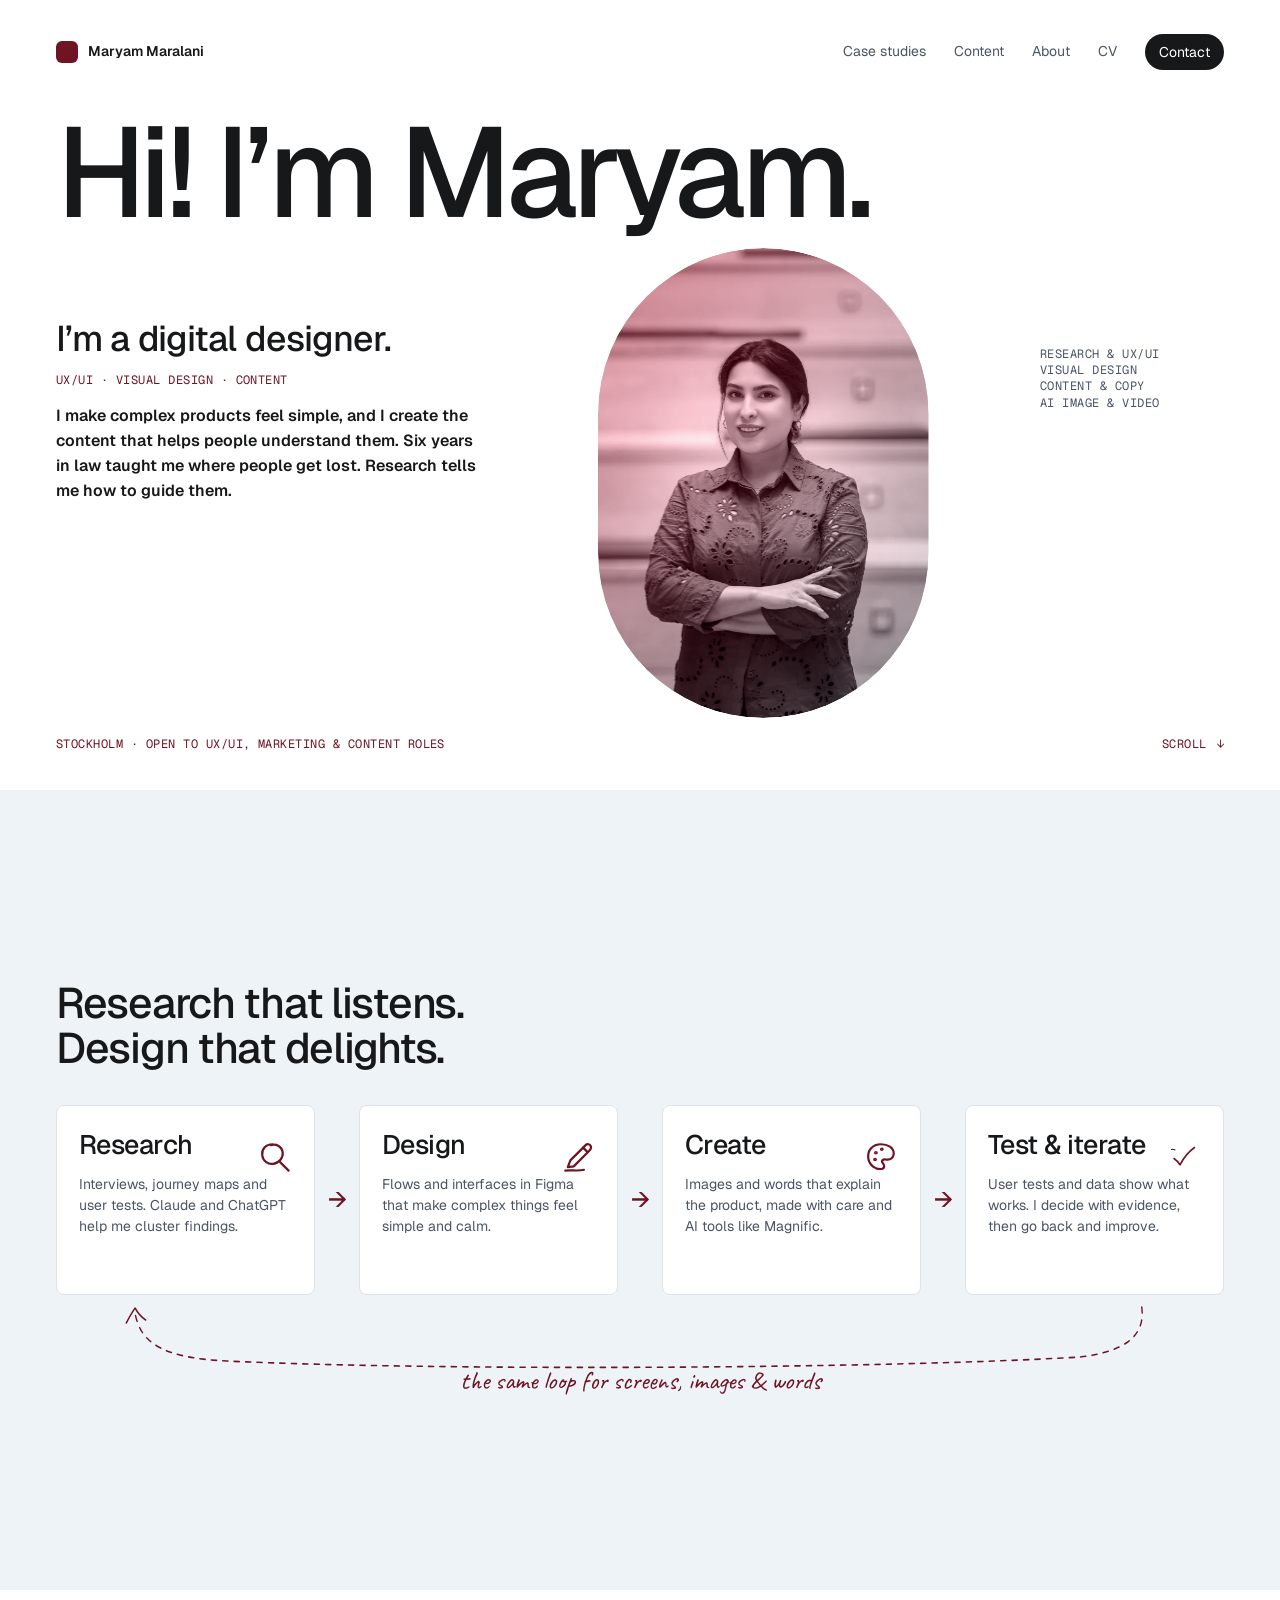
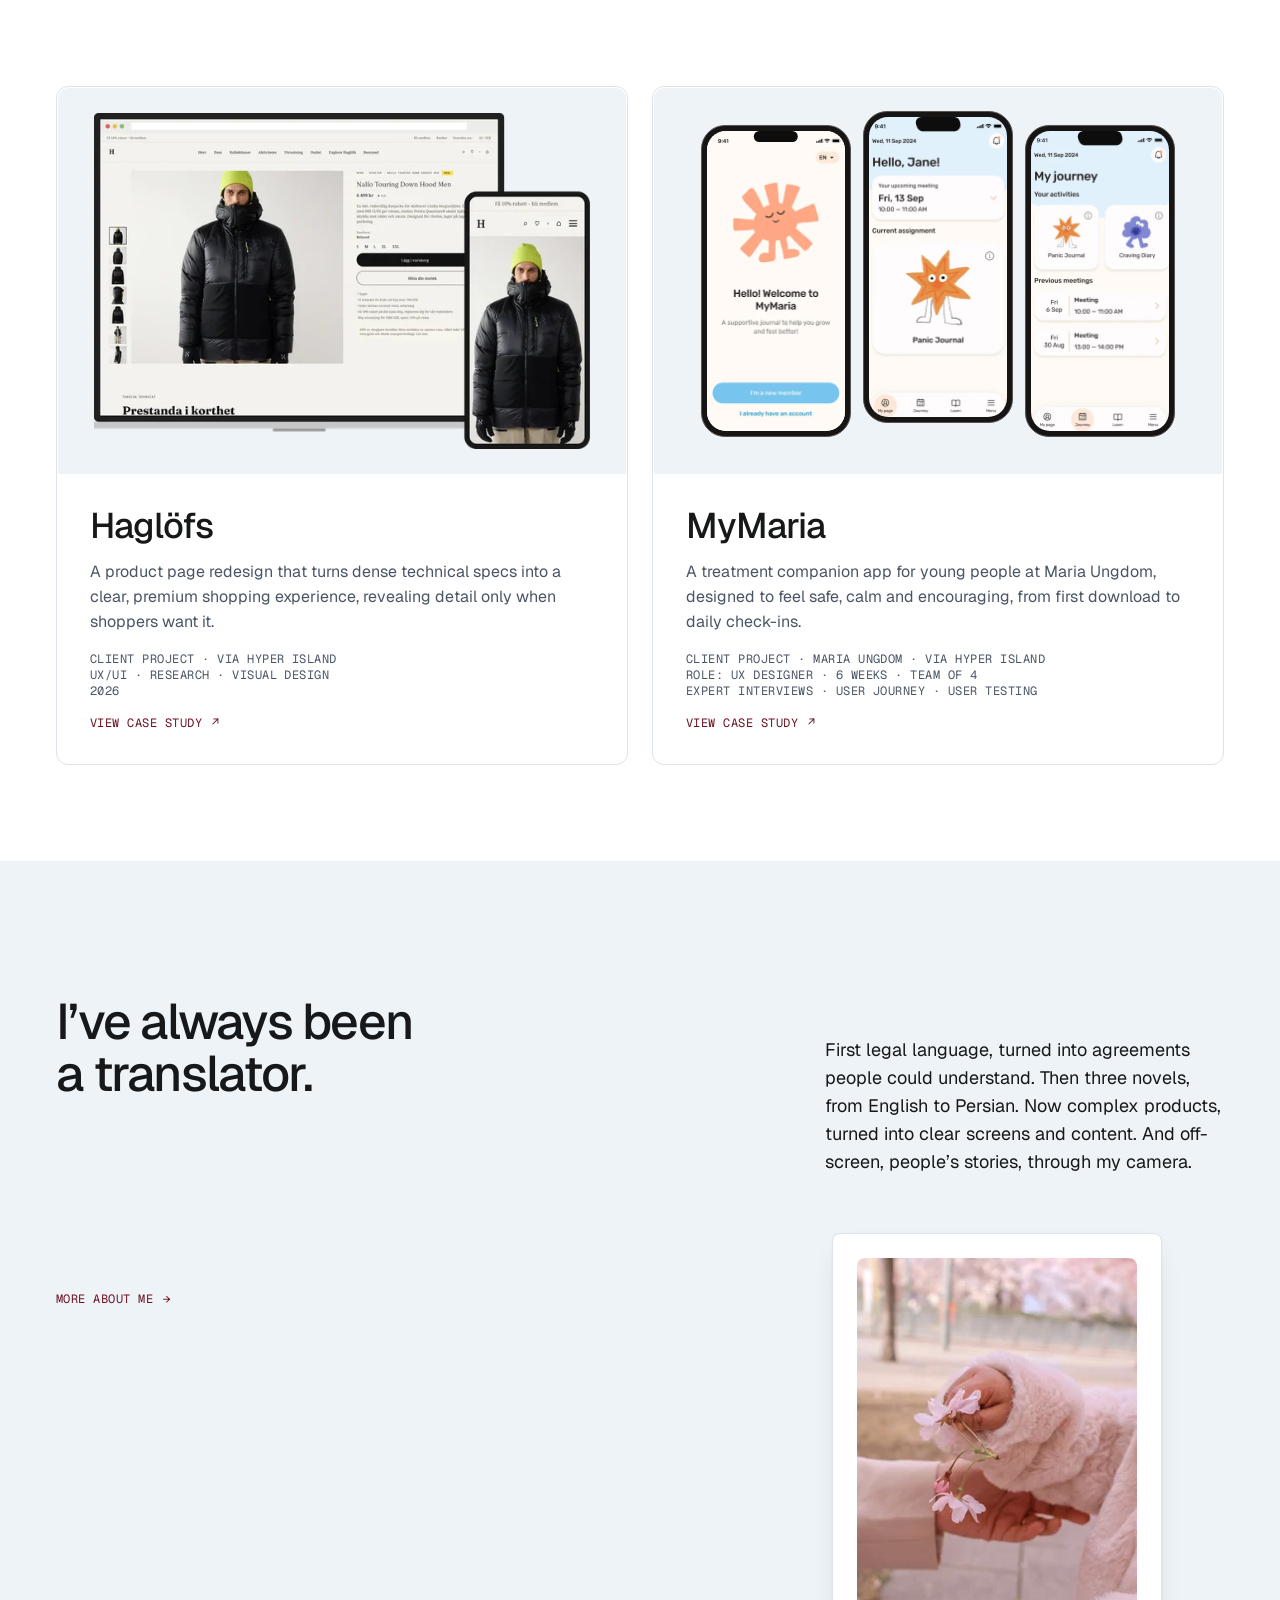
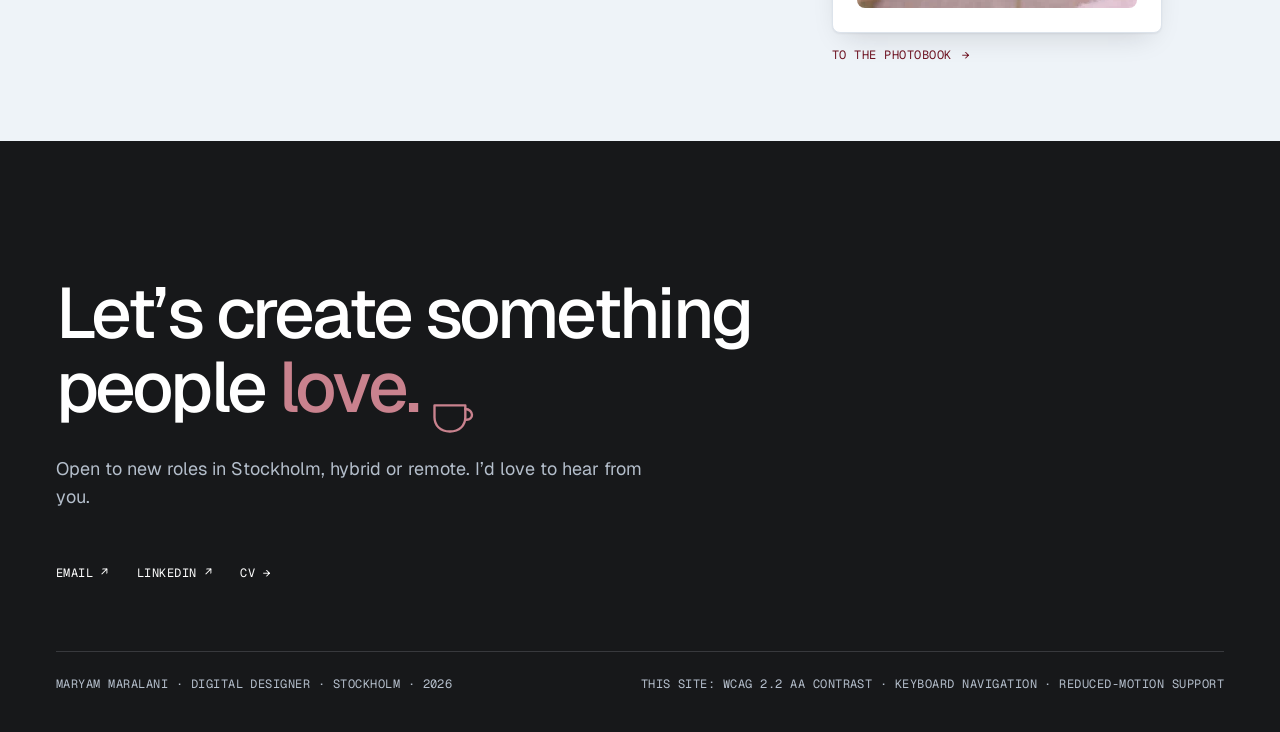
==== index.html @ faa35c1c "Title: Digital Designer (UX/UI · Visual design · Content), new footer text, link previews, mobile po" ====
<!doctype html>
<html lang="en">
<head>
  <meta charset="utf-8">
  <meta name="viewport" content="width=device-width, initial-scale=1">
  <title>Maryam Maralani · Digital Designer in Stockholm</title>
  <meta name="description" content="Digital designer in Stockholm. I make complex things clear and engaging, through UX/UI, visual design and content.">
  <meta property="og:type" content="website">
  <meta property="og:site_name" content="Maryam Maralani · Digital Designer">
  <meta property="og:title" content="Maryam Maralani · Digital Designer in Stockholm">
  <meta property="og:description" content="Digital designer in Stockholm. I make complex things clear and engaging, through UX/UI, visual design and content.">
  <meta property="og:url" content="https://maryam.maralani.eu/">
  <meta property="og:image" content="https://maryam.maralani.eu/images/og-image.png">
  <meta property="og:image:width" content="1200">
  <meta property="og:image:height" content="630">
  <meta property="og:image:alt" content="Maryam Maralani, Digital Designer: UX/UI, visual design and content">
  <meta name="twitter:card" content="summary_large_image">
  <meta name="theme-color" content="#FFFFFF">
  <link rel="icon" href="data:image/svg+xml,%3Csvg xmlns='http://www.w3.org/2000/svg' viewBox='0 0 32 32'%3E%3Crect width='32' height='32' rx='8' fill='%236E1423'/%3E%3C/svg%3E">
  <link rel="preconnect" href="https://fonts.googleapis.com">
  <link rel="preconnect" href="https://fonts.gstatic.com" crossorigin>
  <link rel="stylesheet" href="https://fonts.googleapis.com/css2?family=Geist:wght@400;500;600&family=Geist+Mono:wght@400&family=Caveat:wght@400&display=swap">
  <link rel="stylesheet" href="css/styles.css">
  <link rel="preload" as="image" href="images/portrait/portrait-662.webp">
  <script>if(!('onpagereveal' in window)&&!(window.matchMedia&&matchMedia('(prefers-reduced-motion: reduce)').matches))document.documentElement.classList.add('js-fade')</script>
  <script src="js/main.js" defer></script>
</head>
<body>
  <a class="skip-link" href="#main">Skip to content</a>

  <header class="site-header">
    <nav class="container nav" aria-label="Main">
      <a class="nav__brand" href="index.html" aria-current="page"><span class="nav__mark" aria-hidden="true"></span>Maryam Maralani</a>
      <ul class="nav__links">
        <li><a class="nav__link" href="index.html#work">Case studies</a></li><li><a class="nav__link" href="content.html">Content</a></li><li><a class="nav__link" href="about.html">About</a></li><li><a class="nav__link" href="cv.html">CV</a></li><li><a class="nav__cta" href="#contact">Contact</a></li>
      </ul>
    </nav>
  </header>

  <main id="main">

    <!-- 01 Hero -->
    <section class="home-hero section--light" aria-labelledby="hero-title">
      <div class="container home-hero__grid">
        <h1 class="home-hero__name t-hero" id="hero-title">Hi! I’m Maryam.</h1>
        <div class="home-hero__portrait portrait">
          <img src="images/portrait/portrait-662.webp" srcset="images/portrait/portrait-480.webp 480w, images/portrait/portrait-662.webp 662w, images/portrait/portrait-860.webp 860w" sizes="(min-width: 1024px) 331px, calc(100vw - 40px)" alt="Portrait of Maryam Maralani, smiling with her arms crossed" width="662" height="939" fetchpriority="high">
        </div>
        <div class="home-hero__lead">
          <p class="home-hero__role typer" data-typer>
            <span class="sr-only">I’m a digital designer.</span>
            <span class="typer__text" aria-hidden="true">I’m a <span class="typer__word">digital designer.</span><span class="typer__caret"></span></span>
          </p>
          <p class="home-hero__focus t-label accent">UX/UI  ·  Visual design  ·  Content</p>
          <p class="home-hero__intro">I make complex products feel simple, and I create the content that helps people understand them. Six years in law taught me where people get lost. Research tells me how to guide them.</p>
        </div>
        <ul class="home-hero__skills t-label" aria-label="Skills">
          <li>Research &amp; UX/UI</li>
          <li>Visual design</li>
          <li>Content &amp; copy</li>
          <li>AI image &amp; video</li>
        </ul>
        <div class="home-hero__meta t-label">
          <p class="accent">Stockholm  ·  Open to UX/UI, marketing &amp; content roles</p>
          <a class="link-arrow muted" href="#how-i-work">Scroll <span class="link-arrow__arrow link-arrow__arrow--down" aria-hidden="true">↓</span></a>
        </div>
      </div>
    </section>

    <!-- 02 How I work: a loop of four steps -->
    <section class="section section--grey how" id="how-i-work" aria-labelledby="how-title">
      <div class="container" data-reveal>
        <h2 class="t-h2 how__title" id="how-title">Research that listens.<br> Design that delights.</h2>
        <div class="loop">
          <ol class="loop__steps">
            <li class="loop__step card">
              <h3 class="t-h4">Research</h3>
              <p class="t-small muted">Interviews, journey maps and user tests. Claude and ChatGPT help me cluster findings.</p>
              <svg class="loop__icon" viewBox="0 0 34 34" aria-hidden="true" focusable="false"><path d="M14.45 4.25C7.65 4.25 3.4 9.35 4.25 15.3C5.1 21.25 10.2 24.65 15.3 23.8C21.25 22.95 25.5 17.85 24.65 11.9C23.8 6.8 18.7 3.4 12.75 5.1"/><path d="M22.1 22.1C24.65 24.65 27.2 27.2 30.6 30.6"/></svg>
            </li>
            <li class="loop__step card">
              <h3 class="t-h4">Design</h3>
              <p class="t-small muted">Flows and interfaces in Figma that make complex things feel simple and calm.</p>
              <svg class="loop__icon" viewBox="0 0 34 34" aria-hidden="true" focusable="false"><path d="M6.8 27.2L9.35 20.4L24.65 5.1C26.35 3.4 28.9 4.25 29.75 5.95C30.6 7.65 29.75 9.35 28.05 11.05L12.75 26.35L6.8 27.2Z"/><path d="M22.1 7.65L26.35 11.9"/><path d="M4.25 30.6C10.2 29.75 17 31.45 22.95 29.75"/></svg>
            </li>
            <li class="loop__step card">
              <h3 class="t-h4">Create</h3>
              <p class="t-small muted">Images and words that explain the product, made with care and AI tools like Magnific.</p>
              <svg class="loop__icon" viewBox="0 0 34 34" aria-hidden="true" focusable="false"><path d="M17 4.25C8.5 4.25 3.4 10.2 4.25 17.85C5.1 25.5 11.9 29.75 17.85 28.9C21.25 28.05 20.4 24.65 18.7 22.95C17 21.25 18.7 18.7 22.1 19.55C26.35 20.4 29.75 17.85 29.75 13.6C29.75 7.65 23.8 4.25 17 4.25Z"/><path d="M11.05 12.75C11.05 11.9 12.75 11.9 12.75 12.75C12.75 13.6 11.05 13.6 11.05 12.75Z"/><path d="M17 9.35C17 8.5 18.7 8.5 18.7 9.35C18.7 10.2 17 10.2 17 9.35Z"/><path d="M10.2 19.55C10.2 18.7 11.9 18.7 11.9 19.55C11.9 20.4 10.2 20.4 10.2 19.55Z"/></svg>
            </li>
            <li class="loop__step card">
              <h3 class="t-h4">Test &amp; iterate</h3>
              <p class="t-small muted">User tests and data show what works. I decide with evidence, then go back and improve.</p>
              <svg class="loop__icon loop__icon--thin" viewBox="0 0 34 34" aria-hidden="true" focusable="false"><path d="M7 18.5C9.4 20.1 11.3 22.2 13 24.8C16.6 17.8 21 12.2 27.5 7.5"/><path d="M4.5 9.5C5.7 9.3 6.8 9.4 7.9 9.8" stroke-width="1.2"/></svg>
            </li>
          </ol>
          <div class="loop__return" data-draw>
            <svg class="loop__arrow" viewBox="0 0 1180 70" preserveAspectRatio="none" aria-hidden="true" focusable="false">
              <defs><mask id="loop-reveal" maskUnits="userSpaceOnUse" x="0" y="0" width="1180" height="70"><path class="loop__reveal" pathLength="1" d="M1160 4C1164 30 1146 48 1090 54C860 66 360 68 120 58C52 55 22 42 16 10"/></mask></defs>
              <path class="loop__dash" mask="url(#loop-reveal)" d="M1160 4C1164 30 1146 48 1090 54C860 66 360 68 120 58C52 55 22 42 16 10"/>
              <path class="loop__head" pathLength="1" d="M6 20C9 15 12 10 16 5C19 10 23 14 28 17"/>
            </svg>
            <p class="loop__note hand">the same loop for screens, images &amp; words</p>
          </div>
        </div>
      </div>
    </section>

    <!-- 03 Case studies -->
    <section class="section section--light work" id="work" aria-labelledby="work-title">
      <div class="container" data-reveal>
        <h2 class="sr-only" id="work-title">Case studies</h2>
        <div class="case-cards">
          <article class="case-card">
            <div class="case-card__media">
              <img class="devices" src="images/haglofs/card-devices-1154.webp" srcset="images/haglofs/card-devices-600.webp 600w, images/haglofs/card-devices-1154.webp 1154w" sizes="(min-width: 1024px) 577px, calc(100vw - 74px)" alt="The redesigned Haglöfs product page on a laptop and a phone" width="1154" height="784" loading="lazy">
            </div>
            <div class="case-card__body">
              <h3 class="case-card__title"><a href="haglofs.html">Haglöfs</a></h3>
              <p class="muted">A product page redesign that turns dense technical specs into a clear, premium shopping experience, revealing detail only when shoppers want it.</p>
              <p class="t-label muted lines">Client project · via Hyper Island
UX/UI · Research · Visual design
2026</p>
              <p class="case-card__cta t-label" aria-hidden="true">View case study <span>↗</span></p>
            </div>
          </article>
          <article class="case-card">
            <div class="case-card__media">
              <div class="case-card__phones">
                <div class="phone phone--s"><span class="phone__island" aria-hidden="true"></span><div class="phone__screen"><img src="images/mymaria/screen-welcome-278.webp" alt="MyMaria welcome screen: “Hello! Welcome to MyMaria”" width="278" height="604" loading="lazy"></div></div>
                <div class="phone phone--s"><span class="phone__island" aria-hidden="true"></span><div class="phone__screen"><img src="images/mymaria/screen-home-278.webp" alt="MyMaria home screen with the next meeting and the current assignment" width="278" height="603" loading="lazy"></div></div>
                <div class="phone phone--s"><span class="phone__island" aria-hidden="true"></span><div class="phone__screen"><img src="images/mymaria/screen-journey-278.webp" alt="MyMaria “My journey” screen with activities and previous meetings" width="278" height="603" loading="lazy"></div></div>
              </div>
            </div>
            <div class="case-card__body">
              <h3 class="case-card__title"><a href="mymaria.html">MyMaria</a></h3>
              <p class="muted">A treatment companion app for young people at Maria Ungdom, designed to feel safe, calm and encouraging, from first download to daily check-ins.</p>
              <p class="t-label muted lines">Client project · Maria Ungdom · via Hyper Island
Role: UX designer · 6 weeks · Team of 4
Expert interviews · User journey · User testing</p>
              <p class="case-card__cta t-label" aria-hidden="true">View case study <span>↗</span></p>
            </div>
          </article>
        </div>
      </div>
    </section>

    <!-- 04 About teaser -->
    <section class="section section--grey pov-section" aria-labelledby="pov-title">
      <div class="container pov" data-reveal>
        <h2 class="pov__quote t-h1" id="pov-title">I’ve always been<br> a translator.</h2>
        <p class="pov__text t-body-l">First legal language, turned into agreements people could understand. Then three novels, from English to Persian. Now complex products, turned into clear screens and content. And off-screen, people’s stories, through my camera.</p>
        <a class="pov__more link-arrow t-label" href="about.html"><span class="link-arrow__text">More about me</span> <span class="link-arrow__arrow" aria-hidden="true">→</span></a>
        <div class="pov__aside">
          <figure class="pov__print">
            <img src="images/photography/home-print-560.webp" srcset="images/photography/home-print-280.webp 280w, images/photography/home-print-560.webp 560w" sizes="280px" alt="A small hand in a fluffy sleeve holding cherry blossoms, resting in an adult’s hand" width="560" height="700" loading="lazy">
          </figure>
          <a class="link-arrow t-label muted" href="about.html#photography"><span class="link-arrow__text">To the photobook</span> <span class="link-arrow__arrow" aria-hidden="true">→</span></a>
        </div>
      </div>
    </section>
  </main>

  <!-- Floating back-to-top badge: appears after the hero; drag it to either side -->
  <button class="to-top" type="button" aria-label="Back to top" tabindex="-1" aria-hidden="true">
    <svg viewBox="0 0 72 72" aria-hidden="true" focusable="false">
      <circle class="disc" cx="36" cy="36" r="35.5"/>
      <g class="ring">
        <path id="ring-path" d="M36 36m-27.5 0a27.5 27.5 0 1 1 55 0a27.5 27.5 0 1 1 -55 0" fill="none"/>
        <text class="ring-text"><textPath href="#ring-path" textLength="171" lengthAdjust="spacing">back to top · back to top ·</textPath></text>
      </g>
      <g class="arrow"><g transform="translate(29 26)">
        <path d="M7.29181 17.2188C6.41681 12.4688 7.58348 7.71875 7.00015 2.375"/>
        <path d="M2.9165 6.53125C4.6665 4.75 5.83317 3.5625 6.99984 2.07812C8.1665 3.5625 9.33317 5.04688 11.0832 6.23438"/>
      </g></g>
    </svg>
  </button>

  <footer class="site-footer" id="contact" aria-labelledby="contact-title">
    <div class="container">
      <h2 class="site-footer__headline" id="contact-title">Let’s create something<br>people <em>love.</em><span class="fika" aria-hidden="true"><svg viewBox="0 0 64 96" focusable="false">
          <g class="fika__steam"><path d="M13.67 56.67C9.67 51.67 17.67 48.67 13.67 43.67C9.67 38.67 17.67 35.67 13.67 30.67"/><path d="M23.67 56.67C19.67 51.67 27.67 48.67 23.67 43.67C19.67 38.67 27.67 35.67 23.67 30.67"/><path d="M33.67 56.67C29.67 51.67 37.67 48.67 33.67 43.67C29.67 38.67 37.67 35.67 33.67 30.67"/></g>
          <g class="fika__cup"><path d="M10.67 56.67H45.33V70C45.33 79.33 38.67 86 28 86C17.33 86 10.67 79.33 10.67 70V56.67Z"/><path d="M45.33 60.67C54.67 60.67 56 74 45.33 72.67"/></g>
        </svg></span></h2>
      <p class="site-footer__text">Open to new roles in Stockholm, hybrid or remote. I’d love to hear from you.</p>
      <div class="site-footer__row">
        <ul class="site-footer__links t-label">
          <li><a href="mailto:maryamhmaralani@gmail.com">Email <span aria-hidden="true">↗</span><span class="sr-only"> maryamhmaralani@gmail.com</span></a></li>
          <li><a href="https://www.linkedin.com/in/maryam-maralani" rel="noopener">LinkedIn <span aria-hidden="true">↗</span></a></li>
          <li><a href="cv.html">CV <span aria-hidden="true">→</span></a></li>
        </ul>
      </div>
      <div class="site-footer__bottom t-label">
        <p>Maryam Maralani  ·  Digital Designer  ·  Stockholm  ·  2026</p>
        <p class="site-footer__note">This site: WCAG 2.2 AA contrast · keyboard navigation · reduced-motion support</p>
      </div>
    </div>
  </footer>
</body>
</html>
---- css/styles.css ----
/* ==========================================================================
   Maryam Maralani — Portfolio (v4)
   One shared stylesheet for all six pages. Mobile-first: base styles follow
   the 390px Figma frames; the min-width 1024px blocks follow the 1440px frames.

   1.  Design tokens
   2.  Base, reset, accessibility helpers
   3.  Layout: container, sections, grids
   4.  Type styles
   5.  Shared components: labels, links, buttons, cards, quotes, markers, phones
   6.  Header / navigation
   7.  Footer / contact
   8.  Back-to-top badge
   9.  Homepage
   10. About
   11. Case studies (shared + Haglöfs + MyMaria)
   12. CV
   13. Motion (reveal, page fade, hovers) + reduced motion
   14–19. Compact sections, Haglöfs Q1, storytelling animations, page
          transitions, MyMaria fits
   20. Content page + handwritten notes
   ========================================================================== */


/* 1. Design tokens --------------------------------------------------------- */
:root {
  /* Colour — burgundy is the only accent */
  --accent: #6E1423;
  --accent-deep: #4A0D17;
  --ink: #17181A;
  --bg: #FFFFFF;
  --surface: #EEF3F8;      /* mist sections */
  --line: #DCE3EB;
  --muted: #4A5565;        /* AA on white and mist */
  --silver: #B4BECB;
  --accent-on-dark: #C9828E;
  --white: #FFFFFF;

  /* Fonts */
  --font: 'Geist', system-ui, -apple-system, 'Segoe UI', Roboto, sans-serif;
  --mono: 'Geist Mono', ui-monospace, 'SFMono-Regular', Menlo, Consolas, monospace;

  /* Type scale — mobile values first, desktop values reached at 1440px */
  --t-hero: clamp(56px, 9.93vw, 143px);     /* Display / Hero 143 */
  --t-numeral: clamp(56px, 6.67vw, 96px);   /* Numeral 96 */
  --t-page: clamp(40px, 5.56vw, 80px);      /* Page title 80 */
  --t-h1: clamp(40px, 3.9vw, 56px);         /* H1 56 */
  --t-h2: clamp(30px, 3.34vw, 48px);        /* H2 48 */
  --t-h3: clamp(30px, 2.78vw, 40px);        /* H3 40 */
  --t-h4: clamp(24px, 2.09vw, 30px);        /* H4 30 */
  --t-h5: clamp(22px, 1.67vw, 24px);        /* H5 24 */
  --t-h6: 20px;                             /* H6 20 */
  --t-quote-l: clamp(24px, 2.64vw, 38px);   /* Quote L 38 */
  --t-quote-m: clamp(22px, 1.875vw, 27px);  /* Quote M 27 */
  --t-quote-s: 22px;                        /* Quote S 22 */
  --t-body-xl: clamp(18px, 1.39vw, 20px);   /* Body XL 20 */
  --t-body-l: 18px;
  --t-body-m: 17px;
  --t-body: 16px;
  --t-small: 14px;
  --t-caption: 13px;
  --t-label: 12px;                          /* Geist Mono, uppercase */

  /* Shape */
  --r-sm: 4px;
  --r-card: 8px;
  --r-image: 12px;
  --r-pill: 999px;

  /* Spacing */
  --gutter: 20px;
  --section-y: 56px;
  --card-pad: 20px;

  --ease: cubic-bezier(.22, .61, .36, 1);
  --shadow-hover: 0 14px 32px -12px rgba(23, 24, 26, .18), 0 2px 6px rgba(23, 24, 26, .06);
}

@media (min-width: 1024px) {
  :root {
    --gutter: 56px;
    --section-y: 96px;
    --card-pad: 24px;
  }
}


/* 2. Base ------------------------------------------------------------------ */
*, *::before, *::after { box-sizing: border-box; }

html {
  -webkit-text-size-adjust: 100%;
  text-size-adjust: 100%;
  scroll-behavior: smooth;
}

body {
  margin: 0;
  background: var(--bg);
  color: var(--ink);
  font-family: var(--font);
  font-size: var(--t-body);
  line-height: 1.55;
  -webkit-font-smoothing: antialiased;
  -moz-osx-font-smoothing: grayscale;
  text-rendering: optimizeLegibility;
}

img, video, svg { display: block; max-width: 100%; }
img, video { height: auto; }

h1, h2, h3, h4, h5, h6, p, figure, blockquote, ul, ol, dl, dd { margin: 0; }
ul, ol { padding: 0; list-style: none; }

a { color: inherit; text-decoration: none; }

button { font: inherit; color: inherit; }

::selection { background: var(--accent); color: var(--white); }

/* Focus: always visible, burgundy ring with an off-white halo */
:focus { outline: none; }
:focus-visible {
  outline: 2px solid var(--accent);
  outline-offset: 3px;
  border-radius: 4px;
}
.site-footer :focus-visible { outline-color: var(--accent-on-dark); }

.sr-only {
  position: absolute !important;
  width: 1px; height: 1px;
  padding: 0; margin: -1px;
  overflow: hidden;
  clip: rect(0 0 0 0);
  white-space: nowrap;
  border: 0;
}

.skip-link {
  position: absolute;
  left: 16px;
  top: -100px;
  z-index: 100;
  padding: 12px 18px;
  background: var(--ink);
  color: var(--bg);
  border-radius: var(--r-pill);
  font-size: var(--t-small);
  font-weight: 500;
}
.skip-link:focus { top: 12px; }

[id] { scroll-margin-top: 24px; }


/* 3. Layout ---------------------------------------------------------------- */
.container {
  width: min(100% - 2 * var(--gutter), 1328px);
  margin-inline: auto;
}

.section { padding-block: var(--section-y); }
.section--light { background: var(--bg); }
.section--grey  { background: var(--surface); }

.stack > * + * { margin-top: var(--stack, 24px); }

.grid { display: grid; gap: 18px; }
@media (min-width: 640px) {
  .grid--2, .grid--4 { grid-template-columns: repeat(2, minmax(0, 1fr)); }
  .grid--3 { grid-template-columns: repeat(2, minmax(0, 1fr)); }
}
@media (min-width: 1024px) {
  .grid { gap: 24px; }
  .grid--3 { grid-template-columns: repeat(3, minmax(0, 1fr)); }
  .grid--4 { grid-template-columns: repeat(4, minmax(0, 1fr)); gap: 18px; }
  .grid--gap-l { gap: 48px; }
}

/* Two columns: heading left, copy right (About story, Off-screen) */
.split { display: grid; gap: 24px; }
@media (min-width: 1024px) {
  .split { grid-template-columns: minmax(0, 1fr) minmax(0, 608px); gap: 24px; }
}

.measure-l { max-width: 1000px; }


/* 4. Type ------------------------------------------------------------------ */
.t-hero, .t-page, .t-h1, .t-h2, .t-h3, .t-h4, .t-h5, .t-h6,
.t-quote-l, .t-quote-m, .t-quote-s, .t-numeral {
  font-weight: 500;
  color: var(--ink);
}
.t-hero    { font-size: var(--t-hero);    line-height: 1;    letter-spacing: -.045em; }
.t-numeral { font-size: var(--t-numeral); line-height: 1;    letter-spacing: -.04em; }
.t-page    { font-size: var(--t-page);    line-height: 1.03; letter-spacing: -.04em; }
.t-h1      { font-size: var(--t-h1);      line-height: 1.04; letter-spacing: -.035em; }
.t-h2      { font-size: var(--t-h2);      line-height: 1.05; letter-spacing: -.03em; }
.t-h3      { font-size: var(--t-h3);      line-height: 1.08; letter-spacing: -.03em; }
.t-h4      { font-size: var(--t-h4);      line-height: 1.13; letter-spacing: -.02em; }
.t-h5      { font-size: var(--t-h5);      line-height: 1.2;  letter-spacing: -.015em; }
.t-h6      { font-size: var(--t-h6);      line-height: 1.25; letter-spacing: -.01em; }
.t-quote-l { font-size: var(--t-quote-l); line-height: 1.18; letter-spacing: -.02em; }
.t-quote-m { font-size: var(--t-quote-m); line-height: 1.22; letter-spacing: -.015em; }
.t-quote-s { font-size: var(--t-quote-s); line-height: 1.27; letter-spacing: -.01em; }

.t-body-xl { font-size: var(--t-body-xl); line-height: 1.5; }
.t-body-l  { font-size: var(--t-body-l);  line-height: 1.55; }
.t-body-m  { font-size: var(--t-body-m);  line-height: 1.55; }
.t-small   { font-size: var(--t-small);   line-height: 1.5; }
.t-caption { font-size: var(--t-caption); line-height: 1.5; }

.t-label {
  font-family: var(--mono);
  font-size: var(--t-label);
  font-weight: 400;
  line-height: 1.35;
  letter-spacing: .04em;
  text-transform: uppercase;
}

.muted  { color: var(--muted); }
.accent { color: var(--accent); }

.lines { white-space: pre-line; }

/* Paragraph rhythm inside long copy blocks */
.prose > * + * { margin-top: 20px; }


/* 5. Shared components ----------------------------------------------------- */

/* Section label (case studies and CV): "OVERVIEW" */
.section-label {
  display: flex;
  gap: 12px;
  align-items: baseline;
  color: var(--muted);
}

/* Header block at the top of each section */
.section-head > * + * { margin-top: 24px; }
.section-head + * { margin-top: 32px; }
@media (min-width: 1024px) {
  .section-head + * { margin-top: 48px; }
}

/* Text link with an arrow (mono, burgundy) */
.link-arrow {
  display: inline-flex;
  align-items: center;
  gap: 10px;
  min-height: 44px;
  color: var(--accent);
}
.link-arrow__arrow { display: inline-block; transition: transform .25s var(--ease); }
.link-arrow:hover .link-arrow__arrow,
.link-arrow:focus-visible .link-arrow__arrow { transform: translateX(4px); }
.link-arrow:hover .link-arrow__arrow--down,
.link-arrow:focus-visible .link-arrow__arrow--down { transform: translateY(3px); }
.link-arrow:hover .link-arrow__text { text-decoration: underline; text-underline-offset: 4px; }

/* Cards: white, hairline, 8px corners */
.card {
  background: var(--white);
  border: 1px solid var(--line);
  border-radius: var(--r-card);
  padding: var(--card-pad);
}
.card > * + * { margin-top: 12px; }
.card--roomy { padding: 24px 20px; }
@media (min-width: 1024px) { .card--roomy { padding: 28px; } }

/* Open columns with a top hairline (lists of different length) */
.open-col {
  border-top: 1px solid var(--line);
  padding-top: 20px;
}
.open-col > * + * { margin-top: 16px; }

/* Quote cards */
.quote-card {
  background: var(--white);
  border: 1px solid var(--line);
  border-radius: var(--r-card);
  padding: 24px;
  display: flex;
  flex-direction: column;
  justify-content: space-between;
  gap: 18px;
}
.quote-card blockquote { font-weight: 500; }
.quote-card figcaption { color: var(--accent); }
/* Speech bubble: the same card with a small tail at the bottom left */
.quote-card--bubble { position: relative; margin-bottom: 16px; }
.quote-card--bubble::before,
.quote-card--bubble::after { content: ""; position: absolute; clip-path: polygon(0 0, 100% 0, 0 100%); }
.quote-card--bubble::before { left: 31px; top: 100%; width: 24px; height: 17px; background: var(--line); }
.quote-card--bubble::after { left: 32px; top: calc(100% - 1px); width: 22px; height: 15px; background: var(--white); }

/* Numbered burgundy marker (1–7) */
.marker {
  display: inline-grid;
  place-items: center;
  flex: none;
  width: 28px;
  height: 28px;
  border-radius: 50%;
  background: var(--accent);
  color: var(--bg);
  font-size: 14px;
  font-weight: 600;
  line-height: 1;
}

/* Pill tag (mono) */
.tag {
  display: inline-flex;
  align-items: center;
  padding: 4px 9px;
  border-radius: var(--r-sm);
  border: 1px solid var(--accent);
  color: var(--accent);
}
.pill {
  display: inline-flex;
  align-items: center;
  padding: 10px 16px;
  border-radius: var(--r-pill);
  border: 1px solid var(--line);
  background: var(--white);
  color: var(--accent);
}

/* Images */
.panel {
  background: var(--surface);
  border-radius: var(--r-image);
}

/* Phone frame around app screens and walkthrough videos */
.phone {
  position: relative;
  width: 100%;
  max-width: 330px;
  margin-inline: auto;
  padding: 9px;
  background: #171414;
  border: 1px solid #595454;
  border-radius: 48px;
  box-shadow: 0 18px 40px -18px rgba(23, 24, 26, .35);
}
.phone__screen {
  position: relative;
  overflow: hidden;
  border-radius: 39px;
  background: #FFFAF2;
  aspect-ratio: 640 / 1386;
}
.phone__screen > img,
.phone__screen > video {
  width: 100%;
  height: 100%;
  object-fit: cover;
}
.phone__island {
  position: absolute;
  top: 12px;
  left: 50%;
  width: 30%;
  height: 22px;
  transform: translateX(-50%);
  border-radius: 999px;
  background: #0D0D0D;
  z-index: 1;
}
.phone--s { padding: 5px; border-radius: 24px; box-shadow: none; }
.phone--s .phone__screen { border-radius: 19px; aspect-ratio: 139 / 302; }
.phone--s .phone__island { top: 5px; height: 11px; width: 30%; }

/* Video play / pause toggle */
.video-toggle {
  position: absolute;
  right: 14px;
  bottom: 14px;
  z-index: 2;
  display: grid;
  place-items: center;
  width: 44px;
  height: 44px;
  padding: 0;
  border: 1px solid rgba(246, 246, 244, .7);
  border-radius: 50%;
  background: rgba(23, 24, 26, .78);
  color: var(--bg);
  cursor: pointer;
  transition: background-color .2s var(--ease);
}
.video-toggle:hover { background: var(--accent); }
.video-toggle svg { width: 16px; height: 16px; }
.video-toggle .i-play { display: none; }
.video-toggle[aria-pressed="false"] .i-play { display: block; }
.video-toggle[aria-pressed="false"] .i-pause { display: none; }


/* 6. Header ---------------------------------------------------------------- */
.site-header {
  position: relative;
  z-index: 10;
  padding-top: 24px;
}
.nav {
  display: flex;
  flex-direction: column;
  align-items: center;
  gap: 8px;
}
.nav__brand {
  display: inline-flex;
  align-items: center;
  gap: 10px;
  min-height: 44px;
  font-size: 14px;
  font-weight: 600;
  color: var(--ink);
}
.nav__mark {
  width: 22px;
  height: 22px;
  border-radius: 6px;
  background: var(--accent);
  flex: none;
}
.nav__links {
  display: flex;
  flex-wrap: wrap;
  justify-content: center;
  align-items: center;
  gap: 0 4px;
}
.nav__link {
  display: inline-flex;
  align-items: center;
  min-height: 44px;
  padding-inline: 8px;
  font-size: 14px;
  color: var(--muted);
  transition: color .2s var(--ease);
}
.nav__link:hover { color: var(--ink); }
.nav__link[aria-current] { color: var(--ink); text-decoration: underline; text-decoration-color: var(--accent); text-decoration-thickness: 1px; text-underline-offset: 6px; }
.nav__cta {
  position: relative;
  display: inline-flex;
  align-items: center;
  min-height: 36px;
  margin: 4px 0 4px 8px;
  padding: 9px 14px;
  border-radius: var(--r-pill);
  background: var(--ink);
  color: var(--bg);
  font-size: 14px;
  line-height: 1.2;
  transition: background-color .2s var(--ease);
}
.nav__cta::after { content: ""; position: absolute; inset: -4px -2px; } /* 44px tap target */
.nav__cta:hover { background: var(--accent); }

@media (min-width: 768px) {
  .site-header { padding-top: 30px; }
  .nav { flex-direction: row; justify-content: space-between; }
  .nav__links { gap: 0 12px; }
}


/* 7. Footer ---------------------------------------------------------------- */
.site-footer {
  background: var(--ink);
  color: var(--bg);
  padding-block: 56px 40px;
}
.site-footer__headline {
  font-size: clamp(44px, 5.56vw, 80px);
  font-weight: 500;
  line-height: 1.03;
  letter-spacing: -.04em;
  color: var(--bg);
}
.site-footer__headline em { font-style: normal; color: var(--accent-on-dark); }

/* Hand-drawn coffee cup after "love." with steam that rises and fades.
   Phones: the cup sits under the headline. Static with reduced motion. */
.fika { display: block; width: 48px; height: 72px; margin-top: 20px; }
.fika svg { width: 100%; height: 100%; overflow: visible; }
.fika path { fill: none; stroke: var(--accent-on-dark); stroke-linecap: round; stroke-linejoin: round; }
.fika__cup path { stroke-width: 2.67; }
.fika__steam path { stroke-width: 1.6; animation: steam 2.8s ease-in-out infinite; opacity: 0; }
.fika__steam path:nth-child(2) { animation-delay: .9s; }
.fika__steam path:nth-child(3) { animation-delay: 1.8s; }
@keyframes steam {
  0%   { opacity: 0; transform: translateY(6px); }
  35%  { opacity: 1; }
  100% { opacity: 0; transform: translateY(-10px); }
}
@media (min-width: 768px) {
  .fika { position: relative; display: inline-block; width: .8em; height: .6em; margin-left: .1em; vertical-align: baseline; }
  .fika svg { position: absolute; left: 0; bottom: -.395em; width: .8em; height: 1.2em; }  /* cup bottom sits just under the baseline, as in Figma */
}
.site-footer__text {
  margin-top: 32px;
  max-width: 610px;
  font-size: var(--t-body-l);
  line-height: 1.55;
  color: var(--silver);
}
.site-footer__row {
  display: flex;
  flex-direction: column;
  gap: 24px;
  margin-top: 24px;
}
.site-footer__links { display: flex; flex-wrap: wrap; gap: 0 28px; }
.site-footer__links a {
  display: inline-flex;
  align-items: center;
  gap: 8px;
  min-height: 44px;
  color: var(--bg);
}
.site-footer__links a:hover { color: var(--accent-on-dark); }
.site-footer__next {
  display: inline-flex;
  align-items: center;
  gap: 12px;
  min-height: 44px;
  font-size: var(--t-h5);
  font-weight: 500;
  letter-spacing: -.015em;
  color: var(--bg);
}
.site-footer__next span { transition: transform .25s var(--ease); display: inline-block; color: var(--accent-on-dark); }
.site-footer__next:hover span, .site-footer__next:focus-visible span { transform: translateX(5px); }
.site-footer__next:hover { color: var(--accent-on-dark); }
.site-footer__bottom {
  display: flex;
  flex-direction: column;
  gap: 12px;
  margin-top: 40px;
  padding-top: 24px;
  border-top: 1px solid #38393D;
}
.site-footer__bottom { color: var(--silver); }

@media (min-width: 1024px) {
  .site-footer { padding-block: 135px 40px; }
  .site-footer__row { flex-direction: row; justify-content: space-between; align-items: flex-end; margin-top: 40px; }
  .site-footer__bottom { flex-direction: row; justify-content: space-between; margin-top: 56px; }
}


/* 8. Back-to-top badge ----------------------------------------------------- */
/* The original ring badge: off-white disc, "back to top · back to top ·"
   around the edge. Appears after the hero, can be dragged and springs to the
   nearest side. 72px desktop / 60px mobile. */
.to-top {
  --size: 60px;
  position: fixed;
  left: 0;
  top: 0;
  z-index: 50;
  width: var(--size);
  height: var(--size);
  padding: 0;
  border: 0;
  border-radius: 50%;
  background: none;
  color: var(--accent);
  cursor: grab;
  touch-action: none;
  user-select: none;
  -webkit-user-select: none;
  opacity: 0;
  pointer-events: none;
  transform: translate(var(--x, calc(100vw - 72px)), var(--y, 70vh)) scale(var(--s, .7));
  transition: opacity .3s var(--ease), transform .45s cubic-bezier(.34, 1.4, .64, 1);
}
.to-top.is-shown { opacity: 1; --s: 1; pointer-events: auto; }
.to-top.is-dragging { cursor: grabbing; --s: 1.06; transition: opacity .3s; }
.to-top svg { width: 100%; height: 100%; overflow: visible; }
.to-top .disc { fill: var(--bg); stroke: var(--accent); stroke-width: 1; filter: drop-shadow(0 4px 6px rgba(23, 24, 26, .14)); transition: fill .2s; }
.to-top .ring-text { fill: var(--accent); font-family: var(--font); font-weight: 500; font-size: 9.5px; letter-spacing: .02em; transition: fill .2s; }
.to-top .arrow path { stroke: var(--accent); stroke-width: 1.8; fill: none; stroke-linecap: round; stroke-linejoin: round; transition: stroke .2s; }
.to-top .arrow { transition: transform .3s var(--ease); }
.to-top .ring { transform-origin: 36px 36px; animation: spin 9s linear infinite; animation-play-state: paused; }
.to-top:hover .ring, .to-top.is-dragging .ring { animation-play-state: running; }
.to-top:hover .arrow, .to-top:focus-visible .arrow { transform: translateY(-3px); }
.to-top:hover .disc, .to-top:focus-visible .disc { fill: var(--accent); }
.to-top:hover .ring-text, .to-top:focus-visible .ring-text { fill: var(--bg); }
.to-top:hover .arrow path, .to-top:focus-visible .arrow path { stroke: var(--bg); }
.to-top:focus-visible { outline-offset: 4px; border-radius: 50%; }
.to-top.is-on-dark .disc { stroke: var(--bg); }
@keyframes spin { to { transform: rotate(360deg); } }
@media (min-width: 1024px) { .to-top { --size: 72px; } }


/* 9. Homepage -------------------------------------------------------------- */
.home-hero { padding-bottom: 40px; }
.home-hero__grid {
  display: grid;
  grid-template-areas:
    "name"
    "portrait"
    "role"
    "focus"
    "skills"
    "intro"
    "meta";
  gap: 24px;
  padding-top: 24px;
}
.home-hero__name { grid-area: name; }
.home-hero__portrait { grid-area: portrait; }
.home-hero__role { grid-area: role; }
.home-hero__focus { grid-area: focus; }  /* static line under the typed title */
.home-hero__intro { grid-area: intro; font-size: 24px; font-weight: 500; line-height: 1.3; letter-spacing: -.015em; }
.home-hero__skills { grid-area: skills; color: var(--muted); }
.home-hero__skills li + li { margin-top: 0; }
.home-hero__meta {
  grid-area: meta;
  display: flex;
  flex-direction: column;
  align-items: flex-start;
  gap: 8px;
}
.home-hero__meta > p { min-height: 44px; display: flex; align-items: center; }

/* Role line: types and erases (see main.js) */
.typer {
  display: flex;
  align-items: center;
  gap: 10px;
  min-height: 44px;
  font-size: clamp(24px, 2.78vw, 40px);
  font-weight: 500;
  line-height: 1.08;
  letter-spacing: -.025em;
}
.typer__text { white-space: nowrap; }
.typer__word { color: var(--ink); }
.typer__caret {
  display: inline-block;
  width: 2px;
  height: .95em;
  margin-left: 2px;
  background: var(--accent);
  vertical-align: -.1em;
  animation: caret 1s steps(1) infinite;
}
.typer.is-done .typer__caret { display: none; }
@keyframes caret { 50% { opacity: 0; } }

/* Portrait: tall arch, duotone that turns to colour on hover */
.portrait {
  position: relative;
  overflow: hidden;
  width: 100%;
  border-radius: 9999px;
  aspect-ratio: 331 / 470;
  background: var(--surface);
  isolation: isolate;
  /* Mobile fix: Safari can drop the rounded clipping while the duotone fades,
     and phones draw a square tap highlight. Both showed as a rectangle. */
  clip-path: inset(0 round 9999px);
  -webkit-mask-image: -webkit-radial-gradient(white, black);
  -webkit-tap-highlight-color: transparent;
}
.portrait img { width: 100%; height: 100%; object-fit: cover; }
.portrait::after {
  content: "";
  position: absolute;
  inset: 0;
  background: linear-gradient(135deg, var(--accent) 0%, #8F8F94 100%);
  mix-blend-mode: color;
  opacity: .85;
  transition: opacity .6s var(--ease);
  pointer-events: none;
}
.portrait:hover::after, .portrait.is-colour::after { opacity: 0; }

@media (min-width: 1024px) {
  .home-hero { padding-bottom: 24px; }
  .home-hero__grid {
    grid-template-columns: 430px minmax(0, 1fr) 331px minmax(0, 1fr) 184px;
    grid-template-areas:
      "name   name   name     name  name"
      "lead   .      portrait .     skills"
      "meta   meta   meta     meta  meta";
    column-gap: 0;
    row-gap: 0;
    padding-top: 34px;
  }
  .home-hero__portrait { margin-top: 13px; }
  .home-hero__lead { grid-area: lead; align-self: start; margin-top: 81px; }
  .home-hero__focus { margin-top: 12px; }
  .home-hero__intro { font-size: 16px; font-weight: 600; line-height: 1.55; letter-spacing: 0; max-width: 430px; margin-top: 16px; }
  .home-hero__skills { align-self: start; margin-top: 111px; }
  .home-hero__meta { flex-direction: row; justify-content: space-between; align-items: center; margin-top: 4px; }
}
/* Below desktop the lead wrapper simply holds role + intro in order */
@media (max-width: 1023.98px) {
  .home-hero__lead { display: contents; }
}

/* How I work: four steps in a loop, with a hand-drawn arrow back to the start */
.how__title + * { margin-top: 32px; }
.loop__steps { display: grid; gap: 28px; counter-reset: step; }
.loop__step { position: relative; padding: 24px 22px; }
@media (min-width: 1024px) { .loop__step { min-height: 190px; } }
.loop__step > * + * { margin-top: 14px; }
.loop__step .t-h4 { padding-right: 44px; }
.loop__icon {
  position: absolute; top: 20px; right: 22px;
  width: 34px; height: 34px;
  fill: none; stroke: var(--accent); stroke-width: 2.2; stroke-linecap: round; stroke-linejoin: round;
}
.loop__icon--thin { stroke-width: 1.6; }
/* The → between steps (↓ on phones) */
.loop__step + .loop__step::before {
  content: "↓";
  position: absolute; left: 50%; top: -26px; transform: translateX(-50%);
  font-size: 24px; font-weight: 500; line-height: 1; color: var(--accent);
}
.loop__return { position: relative; margin-top: 12px; text-align: center; }
.loop__arrow { display: none; }
.loop__note { color: var(--accent); }
.hand { font-family: 'Caveat', 'Segoe Print', 'Bradley Hand', cursive; font-size: 26px; font-weight: 400; line-height: 1.25; }
.loop__note::before { content: "↺ "; font-family: var(--font); font-size: 20px; }

@media (min-width: 1024px) {
  .how { min-height: 800px; display: flex; align-items: center; }
  .how > .container { width: min(100% - 2 * var(--gutter), 1328px); }
  .how__title + * { margin-top: 34px; }
  .loop__steps { grid-template-columns: repeat(4, minmax(0, 1fr)); gap: 44px; }
  .loop__step + .loop__step::before { content: "→"; left: -32px; top: 50%; transform: translateY(-50%); }
  .loop__return { height: 96px; margin-top: 8px; }
  .loop__arrow { display: block; position: absolute; left: 5.6%; top: 0; width: 88.9%; height: 70px; overflow: visible; }
  .loop__arrow path { fill: none; stroke: var(--accent); stroke-width: 1.6; stroke-linecap: round; stroke-linejoin: round; }
  .loop__dash { stroke-dasharray: 6 7; }
  .loop__reveal { stroke: #fff !important; stroke-width: 6 !important; }
  .loop__note { position: absolute; left: 0; right: 0; top: 62px; }
  .loop__note::before { content: none; }
}

/* The arrow draws itself once when it scrolls into view (main.js adds .js-anim) */
.js-anim .loop__return[data-draw] .loop__reveal { stroke-dasharray: 1; stroke-dashoffset: 1; }
.js-anim .loop__return[data-draw] .loop__head { stroke-dasharray: 1; stroke-dashoffset: 1; }
.js-anim .loop__return[data-draw] .loop__note { opacity: 0; }
.js-anim .loop__return[data-draw].is-in .loop__reveal { stroke-dashoffset: 0; transition: stroke-dashoffset 1.6s cubic-bezier(.45, 0, .2, 1); }
.js-anim .loop__return[data-draw].is-in .loop__head { stroke-dashoffset: 0; transition: stroke-dashoffset .35s ease-out 1.55s; }
.js-anim .loop__return[data-draw].is-in .loop__note { opacity: 1; transition: opacity .5s ease-out 1.2s; }

/* Case-study cards (homepage) */
.case-cards { display: grid; gap: 32px; }
@media (min-width: 900px) { .case-cards { grid-template-columns: repeat(2, minmax(0, 1fr)); gap: 24px; } }
.case-card {
  position: relative;
  display: flex;
  flex-direction: column;
  padding: 1px;
  background: var(--white);
  border: 1px solid var(--line);
  border-radius: var(--r-image);
  transition: transform .35s var(--ease), box-shadow .35s var(--ease), border-color .35s var(--ease);
}
.case-card__media {
  position: relative;
  display: grid;
  place-items: center;
  overflow: hidden;
  aspect-ratio: 346 / 260;
  padding: 16px;
  background: var(--surface);
  border-radius: 11px 11px 0 0;
}
@media (min-width: 1024px) { .case-card__media { aspect-ratio: 648 / 440; padding: 24px 36px; } }
.case-card__media > * { transition: transform .6s var(--ease); }
.case-card__media img.devices { width: 100%; height: 100%; object-fit: contain; }
.case-card__phones {
  display: grid;
  grid-template-columns: repeat(3, minmax(0, 150px));
  gap: 12px;
  align-items: center;
  justify-content: center;
  width: 100%;
}
.case-card__phones .phone:nth-child(2) { transform: translateY(-14px); }
.case-card__body {
  display: flex;
  flex-direction: column;
  gap: 16px;
  flex: 1;
  padding: 24px;
}
@media (min-width: 1024px) { .case-card__body { padding: 32px; } }
.case-card__title { font-size: clamp(30px, 2.78vw, 40px); font-weight: 500; line-height: 1.08; letter-spacing: -.03em; }
.case-card__title a::after { content: ""; position: absolute; inset: 0; border-radius: var(--r-image); } /* whole card clickable */
.case-card__cta { display: inline-flex; align-items: center; gap: 10px; margin-top: auto; color: var(--accent); }
.case-card__cta span { display: inline-block; transition: transform .25s var(--ease); }
.case-card:hover, .case-card:focus-within {
  transform: translateY(-4px);
  box-shadow: var(--shadow-hover);
  border-color: var(--silver);
}
.case-card:hover .case-card__media > *, .case-card:focus-within .case-card__media > * { transform: scale(1.03); }
.case-card:hover .case-card__cta span, .case-card:focus-within .case-card__cta span { transform: translate(3px, -3px); }
.case-card:focus-within { outline: 2px solid var(--accent); outline-offset: 3px; }
.case-card :focus-visible { outline: none; }

/* About teaser */
.pov { display: grid; gap: 24px; }
.pov__print { box-shadow: 0 1px 2px rgba(23, 24, 26, .06), 0 12px 28px -12px rgba(23, 24, 26, .18); }
.pov__quote { font-size: var(--t-h3); }
.pov__print {
  width: min(100%, 330px);
  padding: 24px;
  background: var(--white);
  border: 1px solid var(--line);
  border-radius: var(--r-card);
}
.pov__print img { width: 100%; aspect-ratio: 280 / 350; object-fit: cover; border-radius: var(--r-card); }
@media (min-width: 1024px) {
  .pov {
    grid-template-columns: minmax(0, 760px) minmax(0, 1fr);
    grid-template-areas:
      "quote text"
      "more  print";
    column-gap: 9px;
    row-gap: 0;
  }
  .pov-section { min-height: 824px; padding-block: 135px 64px; }
  .pov__quote { grid-area: quote; font-size: var(--t-h1); }
  .pov__text { grid-area: text; max-width: 520px; margin-top: 40px; }
  .pov__more { grid-area: more; align-self: start; margin-top: 101px; }
  .pov__aside { grid-area: print; margin-top: 57px; padding-left: 7px; }
}


/* 10. About ---------------------------------------------------------------- */
.about-hero { padding-bottom: 40px; }
.about-hero__grid { display: grid; gap: 24px; padding-top: 40px; }
.about-hero__title { font-size: clamp(48px, 6.67vw, 96px); font-weight: 500; line-height: 1; letter-spacing: -.045em; }
.about-hero__title span { color: var(--accent); }
.about-hero__intro { font-size: clamp(24px, 2.64vw, 38px); font-weight: 500; line-height: 1.16; letter-spacing: -.02em; }
.about-hero .portrait { aspect-ratio: 430 / 610; }
.about-hero__copy > * + * { margin-top: 28px; }
@media (min-width: 1024px) {
  .about-hero { min-height: 960px; padding-bottom: 44px; }
  .about-hero__grid {
    grid-template-columns: minmax(0, 620px) minmax(0, 1fr) 430px;
    grid-template-areas:
      "title title    portrait"
      "copy  .        portrait"
      "meta  meta     meta";
    grid-template-rows: auto 1fr auto;
    padding-top: 86px;
    column-gap: 0;
    row-gap: 0;
  }
  .about-hero__head { grid-area: title; position: relative; z-index: 1; }
  .about-hero__copy { grid-area: copy; margin-top: 70px; }
  .about-hero .portrait { grid-area: portrait; margin-top: 134px; }
  .about-hero__meta { grid-area: meta; margin-top: -12px; }
}

.regulation-line { font-size: var(--t-quote-s); font-weight: 500; line-height: 1.27; letter-spacing: -.01em; }
.regulation-line span { color: var(--muted); }

/* Static timeline: dots on a hairline above four cards */
.timeline { margin-top: 48px; }
.timeline__line { position: relative; height: 1px; background: var(--line); margin-bottom: 24px; }
.timeline__cards { display: grid; gap: 18px; }
.timeline__card { position: relative; }
.timeline__dot {
  position: absolute;
  top: -30px;
  left: 24px;
  width: 11px;
  height: 11px;
  border-radius: 50%;
  background: var(--accent);
}
@media (max-width: 1023.98px) {
  .timeline__line { display: none; }
  .timeline__cards { gap: 14px; }
  .timeline__dot { display: none; }
}
@media (min-width: 640px) { .timeline__cards { grid-template-columns: repeat(2, minmax(0, 1fr)); } }
@media (min-width: 1024px) { .timeline { margin-top: 72px; } .timeline__cards { grid-template-columns: repeat(4, minmax(0, 1fr)); gap: 24px; } }

/* My story */
.timeline__lesson { color: var(--accent); }
.timeline__card > * + * { margin-top: 12px; }
@media (min-width: 1024px) {
  .section.story { padding-block: 64px; }
  .story .split { grid-template-columns: minmax(0, 1fr) minmax(0, 780px); }
  .story .prose > * + * { margin-top: 14px; }
  .story .timeline { margin-top: 56px; }
  .story .timeline__card { padding: 20px 24px; }
  .section.photo-section { padding-block: 64px; }
  .section.details { padding-block: 120px; }
}

/* Photography: text + clean 2×2 gallery */
.gallery { display: grid; grid-template-columns: repeat(2, minmax(0, 1fr)); gap: 16px 14px; }
.gallery img { width: 100%; aspect-ratio: 298 / 364; object-fit: cover; border-radius: var(--r-card); }
.gallery figcaption { margin-top: 10px; color: var(--muted); }
@media (min-width: 1024px) {
  .gallery { gap: 24px; }
}


/* 11. Case studies --------------------------------------------------------- */
.case-hero { padding-bottom: 48px; }
.case-hero__grid { display: grid; gap: 24px; padding-top: 32px; }
.case-hero__crumb { display: flex; gap: 14px; align-items: center; color: var(--accent); }
.case-hero__crumb a { display: inline-flex; align-items: center; min-height: 44px; }
.case-hero__crumb a:hover { text-decoration: underline; text-underline-offset: 4px; }
.case-hero__client { font-size: 14px; font-weight: 600; letter-spacing: .02em; }
.case-hero__title { font-size: var(--t-page); }
.case-hero__intro { max-width: 760px; }
.case-hero__facts > * + * { margin-top: 12px; }
.case-hero__facts .t-label { margin-bottom: 16px; }
.case-hero__skills { color: var(--accent); }
.mark-h { width: 120px; height: auto; color: var(--silver); }
.mark-m { font-size: 120px; font-weight: 500; line-height: .9; letter-spacing: -.04em; color: var(--silver); }
@media (max-width: 1023.98px) {
  .case-hero__mark { display: none; }
}
@media (min-width: 1024px) {
  .case-hero { padding-bottom: 48px; }
  .case-hero__grid {
    grid-template-columns: minmax(0, 954px) minmax(0, 1fr);
    grid-template-areas:
      "crumb  crumb"
      "main   facts"
      "main   mark"
      "skills skills";
    column-gap: 0;
    row-gap: 0;
    padding-top: 0;
  }
  .case-hero__crumb { grid-area: crumb; margin-top: 4px; }
  .case-hero__main { grid-area: main; margin-top: 22px; }
  .case-hero__main > * + * { margin-top: 22px; }
  .case-hero__main .case-hero__intro { margin-top: 60px; }
  .case-hero__facts { grid-area: facts; margin-top: 92px; }
  .case-hero__mark { grid-area: mark; margin-top: 40px; }
  .mark-h { width: 169px; }
  .mark-m { font-size: 262px; margin-top: -24px; }
  .case-hero__skills { grid-area: skills; margin-top: 28px; }
}

/* Case-study hero picture: the export already is the whole grey panel (devices
   in the middle). Phones crop into the middle so the devices stay large. */
.hero-visual { padding: 0 0 56px; }
.hero-visual .panel { overflow: hidden; }
.hero-visual img { width: 170%; max-width: none; margin-left: -35%; }
@media (min-width: 768px) { .hero-visual img { width: 130%; margin-left: -15%; } }
@media (min-width: 1024px) {
  .hero-visual { padding-bottom: 48px; }
  .hero-visual img { width: 100%; margin-left: 0; }
}

/* At a glance */
.glance { display: grid; gap: 26px; }
.glance > div > * + * { margin-top: 14px; }
@media (min-width: 1024px) { .glance { grid-template-columns: repeat(3, minmax(0, 1fr)); gap: 48px; } .glance-section { padding-block: 80px; } }

/* Haglöfs: my contribution, 2×2 cards + team photo print */
.contrib-h { display: grid; gap: 32px; }
.contrib-h__cards { gap: 18px; }
.print { margin: 0; }
.print__paper {
  padding: 12px;
  background: var(--white);
  border: 1px solid var(--line);
  border-radius: var(--r-sm);
  box-shadow: 0 1px 2px rgba(23, 24, 26, .05), 0 14px 30px -16px rgba(23, 24, 26, .22);
}
.print__paper img { width: 100%; aspect-ratio: 4 / 3; object-fit: cover; border-radius: 2px; }
.print figcaption { margin-top: 16px; }
@media (min-width: 1024px) {
  .contrib-h { grid-template-columns: minmax(0, 892px) minmax(0, 396px); justify-content: space-between; gap: 40px; align-items: start; }
  .contrib-h__cards > .card { min-height: 165px; }
  .print figcaption { margin-top: 24px; }
}

/* Haglöfs: four key decisions (the skim layer) */
.decisions { gap: 18px; }
.decisions .card > * + * { margin-top: 12px; }
.decisions strong { font-weight: 600; color: var(--ink); }
.decisions__next { margin-top: 32px; }
@media (min-width: 1024px) { .decisions .card { min-height: 170px; } }

/* Haglöfs: teammates' model research, folded at the end */
.team-fold { border: 1px solid var(--line); border-radius: var(--r-card); background: var(--white); }
.team-fold__summary { display: flex; align-items: center; justify-content: space-between; gap: 24px; padding: 24px; cursor: pointer; list-style: none; }
.team-fold__summary::-webkit-details-marker { display: none; }
.team-fold__summary > span:first-child { display: grid; gap: 8px; }
.team-fold__summary:focus-visible { outline: 2px solid var(--accent); outline-offset: 4px; border-radius: inherit; }
.team-fold__toggle { flex: none; display: inline-flex; align-items: center; min-height: 44px; color: var(--accent); white-space: nowrap; }
.team-fold__toggle .link-arrow__arrow { display: inline-block; margin-left: 8px; transition: transform .25s var(--ease); }
.team-fold__summary:hover .team-fold__more .link-arrow__arrow { transform: translateY(3px); }
.team-fold__summary:hover .team-fold__less .link-arrow__arrow { transform: translateY(-3px); }
.team-fold__less, .team-fold[open] .team-fold__more { display: none; }
.team-fold[open] .team-fold__less { display: inline; }
@media (max-width: 639.98px) { .team-fold__summary { flex-direction: column; align-items: flex-start; gap: 8px; } }
.team-fold__body { padding: 0 24px 32px; border-top: 1px solid var(--line); padding-top: 32px; }
.team-fold__photo { margin-top: 48px; max-width: 396px; }
@media (min-width: 1024px) { .team-fold__summary { padding: 32px 36px; } .team-fold__body { padding: 40px 36px 48px; } }

/* MyMaria: accessibility & inclusion, inside Testing & iteration */
.a11y-block { margin-top: 48px; }
.a11y-block > .section-label + * { margin-top: 24px; }

/* Reference brands (Haglöfs) */
.refs { display: grid; gap: 24px 20px; grid-template-columns: repeat(2, minmax(0, 1fr)); }
.refs img { width: 100%; aspect-ratio: 317 / 140; object-fit: cover; border-radius: var(--r-card); }
.refs figcaption { margin-top: 10px; }
.refs figcaption > * + * { margin-top: 4px; }
@media (min-width: 1024px) { .refs { grid-template-columns: repeat(4, minmax(0, 1fr)); } }

/* AI options (Haglöfs Q1) */
.options { display: grid; gap: 28px; }
.options > div > * + * { margin-top: 12px; }
.option__top { display: flex; flex-wrap: wrap; gap: 12px; align-items: center; min-height: 24px; }
.options .is-pick .option__name, .options .is-pick .option__cost { color: var(--accent); }
@media (min-width: 640px) { .options { grid-template-columns: repeat(2, minmax(0, 1fr)); } }
@media (min-width: 1024px) { .options { grid-template-columns: repeat(4, minmax(0, 1fr)); gap: 48px; max-width: 1000px; } }

.cols-3 { display: grid; gap: 24px; }
.cols-3 > div > * + * { margin-top: 10px; }
@media (min-width: 1024px) { .cols-3 { grid-template-columns: repeat(3, minmax(0, 1fr)); gap: 64px; } }

/* LoRA training results */
.tests { display: grid; gap: 40px; }
.test > * + * { margin-top: 12px; }
.pair { display: grid; grid-template-columns: minmax(0, 1fr) auto minmax(0, 1fr); gap: 10px; align-items: center; max-width: 620px; }
.pair img { width: 100%; aspect-ratio: 290 / 362; object-fit: cover; border-radius: var(--r-card); background: var(--white); }
.pair .is-best { box-shadow: 0 0 0 2px var(--accent); }  /* the better result gets a burgundy frame */
.pair__arrow { color: var(--accent); font-size: 24px; font-weight: 500; }
@media (min-width: 1024px) { .tests { grid-template-columns: repeat(2, minmax(0, 1fr)); gap: 64px; } }

/* Tall screenshots (directions, current vs proposed) */
.shots { display: grid; gap: 40px; align-items: start; }
.shot > * + * { margin-top: 14px; }
.shot__frame {
  position: relative;
  overflow: hidden;
  border-radius: var(--r-card);
  border: 1px solid var(--line);
  background: var(--white);
}
.shot__frame.is-winner { border: 2px solid var(--accent); }  /* one "winner" style: 2px burgundy, same as the Test 2 output and the LoRA card */
.shot__frame img { width: 100%; }
.shot__split {
  position: absolute;
  left: 0;
  right: 0;
  top: var(--at);
  height: 0;
  border-top: 1.5px dashed var(--accent);
}
.shot__split span {
  position: absolute;
  right: 10px;
  bottom: 6px;
  max-width: calc(100% - 20px);
  padding: 7px 12px;
  border-radius: 14px;
  background: var(--accent);
  color: var(--bg);
}
.shot .marker { position: absolute; left: var(--x); top: var(--y); }
@media (min-width: 1024px) { .shots { grid-template-columns: repeat(2, minmax(0, 1fr)); gap: 32px; } }

.inspo { display: grid; gap: 16px; }
.inspo .card > * + * { margin-top: 10px; }
@media (min-width: 1024px) { .inspo { grid-template-columns: repeat(2, minmax(0, 1fr)); gap: 32px; } }

.changes { display: grid; gap: 28px; }
.change { display: flex; gap: 16px; align-items: flex-start; }
.change > div > * + * { margin-top: 8px; }
@media (min-width: 640px) { .changes { grid-template-columns: repeat(2, minmax(0, 1fr)); } }
@media (min-width: 1024px) { .changes { grid-template-columns: repeat(4, minmax(0, 1fr)); gap: 40px; } }

/* AI label example */
.ai-example {
  display: grid;
  gap: 24px;
  align-items: center;
  padding: 16px;
  background: var(--white);
  border: 1px solid var(--line);
  border-radius: var(--r-image);
}
.ai-example img { width: 100%; border-radius: var(--r-image); }
@media (min-width: 1024px) { .ai-example { grid-template-columns: 560px minmax(0, 650px); gap: 48px; padding: 28px; } }

/* Outcome */
.outcome { display: grid; gap: 24px; }
.outcome__learned strong { display: block; font-weight: 400; color: var(--ink); }
.outcome__learned span { color: var(--accent); }
@media (min-width: 1024px) {
  .outcome-section { padding-block: 82px 96px; }
  .outcome { grid-template-columns: minmax(0, 760px) minmax(0, 500px); justify-content: space-between; column-gap: 64px; }
  .outcome .t-h2 { grid-column: 1 / -1; max-width: 980px; margin-bottom: 40px; }
}

/* MyMaria: overview */
.overview { display: grid; gap: 24px; }
.overview__main > * + * { margin-top: 24px; }
.overview .concept > * + * { margin-top: 18px; }
.overview .concept .t-label + * { margin-top: 12px; }
@media (min-width: 1024px) { .overview { grid-template-columns: minmax(0, 720px) minmax(0, 518px); justify-content: space-between; } .overview .concept { padding: 32px; } }

/* MyMaria: contribution */
.contrib { display: grid; gap: 24px; }
.contrib__photo { width: 100%; height: 100%; object-fit: cover; border-radius: var(--r-card); aspect-ratio: 540 / 566; }
.contrib__cards { display: grid; gap: 14px; }
.wide-card { display: grid; gap: 12px; margin-top: 24px; }
@media (min-width: 1024px) {
  .contrib { grid-template-columns: 540px minmax(0, 1fr); gap: 38px; }
  .contrib__cards { grid-auto-rows: 1fr; }
  .wide-card { grid-template-columns: 390px minmax(0, 1fr); gap: 28px; align-items: center; margin-top: 34px; }
}

/* MyMaria: research */
.stats { display: grid; gap: 32px; }
.stat__num span { font-size: var(--t-h5); letter-spacing: -.01em; }
.stat > * + * { margin-top: 8px; }
@media (min-width: 768px) { .stats { grid-template-columns: repeat(2, minmax(0, 1fr)); gap: 96px; } }
.band-white { background: var(--white); padding-block: 64px; }
@media (min-width: 1024px) { .band-white { padding-block: 96px; } }
.research-block + .research-block { margin-top: 64px; }
@media (min-width: 1024px) { .research-block + .research-block { margin-top: 96px; } }
.research-section { padding-block: 96px; }
@media (min-width: 1024px) { .research-section { padding-block: 160px; } }

/* MyMaria: journey map */
.journey-intro { display: grid; gap: 24px; align-items: start; }
.paper-print { width: min(100%, 330px); }
.paper-print__card { padding: 24px; background: var(--white); border: 1px solid var(--line); border-radius: var(--r-card); }
.paper-print__card img { width: 100%; aspect-ratio: 287 / 220; object-fit: cover; border-radius: var(--r-card); }
.paper-print figcaption { margin-top: 14px; padding-inline: 10px; color: var(--muted); }
@media (min-width: 1024px) {
  .journey-intro { grid-template-columns: minmax(0, 960px) 340px; justify-content: space-between; }
  .paper-print { margin-top: -59px; }
}
.journey__head { display: flex; flex-wrap: wrap; justify-content: space-between; align-items: baseline; gap: 12px; margin-top: 56px; }
.curve { position: relative; display: none; height: 176px; }
.curve svg { position: absolute; inset: 0; width: 100%; height: 100%; overflow: visible; }
.curve__mood {
  position: absolute;
  left: calc(var(--i) * (100% + 24px) / 5 + (100% - 96px) / 10);
  top: var(--top);
  transform: translateX(-50%);
  white-space: nowrap;
  font-size: var(--t-quote-s);
  font-weight: 500;
  color: var(--accent);
}
.curve__dot {
  position: absolute;
  left: calc(var(--i) * (100% + 24px) / 5 + (100% - 96px) / 10 - 7px);
  top: var(--top);
  width: 14px; height: 14px; border-radius: 50%;
  background: var(--accent);
}
.journey { display: grid; gap: 40px; margin-top: 32px; }
.stage { display: grid; gap: 12px; }
.stage__head { border-top: 1px solid var(--ink); padding: 20px 0 12px; }
.stage__head > * + * { margin-top: 10px; }
.stage__mood { color: var(--accent); }
.stage .card { padding: 24px 24px 28px; }
.stage .card > * + * { margin-top: 12px; }
.stage .card.is-opportunity { background: var(--surface); border-color: var(--surface); padding: 24px 20px 28px; }
.stage .card.is-opportunity .t-label { color: var(--accent); }
@media (min-width: 1024px) {
  .curve { display: block; }
  .journey { grid-template-columns: repeat(5, minmax(0, 1fr)); grid-template-rows: repeat(5, auto); column-gap: 24px; row-gap: 0; margin-top: 0; }
  .stage { grid-row: span 5; grid-template-rows: subgrid; gap: 12px; }
  .stage__mood { display: none; }
  .stage__head { padding-bottom: 12px; }
}

/* MyMaria: TEACCH + videos */
.feature {
  display: grid;
  gap: 32px;
  align-items: center;
  padding: 28px 20px;
  background: var(--bg);
  border-radius: var(--r-image);
}
.feature + .feature { margin-top: 30px; }
.feature__text > * + * { margin-top: 24px; }
.feature .phone { max-width: 350px; }
.questions { display: grid; gap: 25px; }
.questions li { display: flex; gap: 18px; align-items: center; font-size: var(--t-h6); }
.annotated { width: 100%; max-width: 420px; margin-inline: auto; }
@media (min-width: 1024px) {
  .feature { grid-template-columns: 350px minmax(0, 700px); gap: 80px; padding: 40px 64px; justify-content: start; }
  .feature--flip { grid-template-columns: minmax(0, 700px) 350px; }
  .feature--teacch { grid-template-columns: minmax(0, 650px) 420px; gap: 88px; padding: 40px 48px; }
}
.before-after { display: grid; gap: 16px; }
.before-after .card > * + * { margin-top: 18px; }
@media (min-width: 1024px) { .before-after { grid-template-columns: repeat(2, minmax(0, 1fr)); gap: 32px; } .before-after .card { padding: 28px; } }
.onboarding__caption > * + * { margin-top: 16px; }


/* 12. CV ------------------------------------------------------------------- */
.cv-hero { padding-bottom: 56px; }
.cv-hero__content { padding-top: 56px; }
.cv-hero__content > * + * { margin-top: 20px; }
.cv-hero__role { font-size: 14px; font-weight: 600; color: var(--accent); }
.cv-hero__focus { font-weight: 500; }
.cv-hero__name { font-size: var(--t-page); }
.cv-hero__rule { height: 1px; background: var(--accent); border: 0; margin: 0; }
.cv-hero__contact { display: flex; flex-direction: column; gap: 8px; }
.cv-hero__details { display: flex; flex-wrap: wrap; gap: 0 12px; font-size: 14px; }
.cv-hero__details a { display: inline-flex; align-items: center; min-height: 44px; text-decoration: underline; text-decoration-color: var(--line); text-underline-offset: 4px; }
.cv-hero__details a:hover { text-decoration-color: var(--accent); }
.cv-hero__download { color: var(--ink); font-size: 15px; font-weight: 500; letter-spacing: .02em; }
@media (min-width: 1024px) {
  .cv-hero { padding-bottom: 96px; }
  .cv-hero__content { padding-top: 120px; }
  .cv-hero__contact { flex-direction: row; justify-content: space-between; align-items: center; }
}

.cv-body { padding-bottom: 64px; }
.cv-sheet {
  background: var(--white);
  border: 1px solid var(--line);
  border-radius: var(--r-image);
  padding: 8px 20px;
}
.cv-section { display: grid; gap: 16px; padding-block: 32px; }
.cv-section + .cv-section { border-top: 1px solid var(--line); }
.cv-section__content > * + * { margin-top: 32px; }
.cv-entry > * + * { margin-top: 12px; }
.cv-entry__title { display: flex; flex-wrap: wrap; gap: 4px 16px; align-items: baseline; }
.cv-entry__meta { font-size: 14px; color: var(--muted); }
.cv-entry ul > li + li { margin-top: 4px; }
.cv-details { display: grid; gap: 32px; }
.cv-details h3 { font-size: 14px; font-weight: 600; color: var(--accent); }
.cv-details h3 + * { margin-top: 12px; }
.cv-edu > * + * { margin-top: 24px; }
@media (min-width: 1024px) {
  .cv-body { padding-bottom: 120px; }
  .cv-sheet { padding: 16px 48px; }
  .cv-section { grid-template-columns: 320px minmax(0, 1fr); gap: 96px; padding-block: 40px; }
  .cv-section__label { padding-top: 10px; }
  .cv-section__content > * + * { margin-top: 40px; }
  .cv-details { grid-template-columns: repeat(3, minmax(0, 1fr)); gap: 48px; }
}


/* 13. Motion --------------------------------------------------------------- */
/* Sections fade up 18px as they appear. Only active when JS adds .js-reveal,
   and anything already on screen at load is shown straight away. */
.js-reveal [data-reveal]:not(.is-in) { opacity: 0; transform: translateY(18px); }
.js-reveal [data-reveal] { transition: opacity .7s var(--ease), transform .7s var(--ease); }

/* Quiet page fade between pages */
.js-fade body { animation: page-in .35s var(--ease) both; }
.js-fade.is-leaving body { opacity: 0; transition: opacity .18s ease-in; }
@keyframes page-in { from { opacity: 0; } to { opacity: 1; } }

/* Print: show everything */
@media print {
  .js-reveal [data-reveal] { opacity: 1 !important; transform: none !important; }
  .to-top, .skip-link, .video-toggle { display: none !important; }
}

@media (prefers-reduced-motion: reduce) {
  html { scroll-behavior: auto; }
  *, *::before, *::after {
    animation-duration: .001ms !important;
    animation-iteration-count: 1 !important;
    transition-duration: .001ms !important;
  }
  .js-reveal [data-reveal]:not(.is-in) { opacity: 1; transform: none; }
  .to-top .ring { animation: none; }
  .case-card:hover, .case-card:focus-within { transform: none; }
  .case-card:hover .case-card__media > *, .case-card:focus-within .case-card__media > * { transform: none; }
  .typer__caret { animation: none; }
  .fika__steam path { animation: none; opacity: 1; transform: none; }
}


/* 14. Compact sections ------------------------------------------------------
   On laptop screens these sections fit in one view without scrolling:
   tighter spacing, header text beside the heading, smaller pictures. */
.offscreen { display: grid; gap: 32px; }
.offscreen__text > * + * { margin-top: 20px; }
.ai-row { display: grid; gap: 18px; }
.ai-row .ai-example { padding: 12px; gap: 12px; }
.ai-row .ai-example figcaption { color: var(--muted); }
.fit-gap { margin-top: 32px; }

@media (min-width: 1024px) {
  .section.fit { padding-block: 56px; }
  .fit .section-head > * + * { margin-top: 16px; }
  .fit .section-head + * { margin-top: 32px; }
  .fit-gap { margin-top: 28px; }

  /* Heading left, short intro right */
  .fit .section-head:has(> h2 + p) {
    display: grid;
    grid-template-columns: minmax(0, 1fr) minmax(0, 310px);
    column-gap: 40px;
    align-items: end;
  }
  .fit .section-head:has(> h2 + p) > .section-label { grid-column: 1 / -1; margin-bottom: 16px; }
  .fit .section-head:has(> h2 + p) > h2 { margin-top: 0; }
  .fit .section-head:has(> h2 + p) > p { margin-top: 0; max-width: none !important; }

  /* From research to design */
  .fit .refs img { aspect-ratio: 317 / 140; }
  .fit .refs figcaption { margin-top: 8px; }
  .fit .refs .t-h5 { font-size: 20px; }
  .fit .grid--4 > .card { padding: 16px 20px; }
  .fit .grid--4 > .card > * + * { margin-top: 6px; }

  /* Question 1 */
  .fit .options { max-width: none; }
  .fit .tests { gap: 48px; }
  .fit .test { display: grid; grid-template-columns: 330px minmax(0, 1fr); column-gap: 24px; align-items: end; }
  .fit .test > h4 { grid-column: 1 / -1; margin-bottom: 12px; }
  .fit .test > * + * { margin-top: 0; }
  .fit .pair { max-width: 330px; }

  /* Responsible AI: three rules and the example side by side */
  .ai-row { grid-template-columns: minmax(0, 1fr) 340px; gap: 18px; align-items: stretch; }
  .ai-row .grid--3 { gap: 18px; }
  .ai-row .ai-example { grid-template-columns: 1fr; align-content: start; }

  /* About — My story */
  .fit .split { grid-template-columns: minmax(0, 1fr) minmax(0, 780px); }
  .fit .prose > * + * { margin-top: 14px; }
  .fit .timeline { margin-top: 40px; }
  .fit .timeline__line { margin-bottom: 20px; }
  .fit .timeline__dot { top: -26px; }
  .fit .timeline__card { padding: 20px 24px; }

  /* About — Off-screen: text left, 2×2 gallery right */
  .offscreen { grid-template-columns: minmax(0, 1fr) 440px; gap: 64px; align-items: start; }
  .offscreen .gallery { gap: 14px 16px; }
  .offscreen .gallery img { aspect-ratio: 212 / 250; }
  .offscreen .gallery figcaption { margin-top: 6px; }

  /* Case-study hero picture + "At a glance" in one view */
  .glance-section { padding-block: 0 64px; }
}


/* 15. Haglöfs — Question 1: roomier layout ------------------------------- */
.q1-options { gap: 14px; }
.q1-options .card { padding: 20px; }
.q1-options .card > * + * { margin-top: 10px; }
.q1-options .is-pick { border-color: var(--accent); box-shadow: inset 0 0 0 1px var(--accent); }
.q1-block { margin-top: 48px; }
.q1 .cols-3 { gap: 24px; }
.q1 .test > * + * { margin-top: 14px; }
.q1 .test figcaption { max-width: 520px; }
@media (min-width: 1024px) {
  .section.q1 { padding-block: 88px; }
  .q1 .section-head > * + * { margin-top: 20px; }
  .q1 .section-head + * { margin-top: 40px; }
  .q1 .section-head:has(> h2 + p) {
    display: grid;
    grid-template-columns: minmax(0, 1fr) minmax(0, 400px);
    column-gap: 56px;
    align-items: end;
  }
  .q1 .section-head:has(> h2 + p) > .section-label { grid-column: 1 / -1; margin-bottom: 20px; }
  .q1 .section-head:has(> h2 + p) > * { margin-top: 0; }
  .q1 .section-head:has(> h2 + p) > p { max-width: none !important; }
  .q1-options { grid-template-columns: repeat(4, minmax(0, 1fr)); gap: 18px; max-width: none; }
  .q1-options .card { padding: 24px; }
  .q1-block { margin-top: 64px; }
  .q1 .cols-3 { gap: 48px; }
  .q1 .tests { gap: 64px; }
  .q1 .pair { max-width: 520px; gap: 14px; }
}


/* 16. Storytelling animations ----------------------------------------------
   All run once, only after JS adds .js-anim, and are off for reduced motion.
   Without JS everything is simply shown in its final state. */

/* Reading progress bar (case studies) */
.progress { position: fixed; inset: 0 0 auto 0; height: 3px; z-index: 60; pointer-events: none; }
.progress span { display: block; height: 100%; background: var(--accent); transform-origin: 0 50%; transform: scaleX(var(--p, 0)); }

/* Haglöfs: markers 1–4 appear in turn; hovering a change highlights its marker */
.shot .marker, .change .marker { transition: transform .25s var(--ease), box-shadow .25s var(--ease); }
.js-anim [data-markers] .marker { opacity: 0; transform: scale(.4); }
.js-anim [data-markers].is-in .marker { animation: marker-pop .45s cubic-bezier(.34, 1.56, .64, 1) forwards; animation-delay: calc(var(--n) * 180ms + 250ms); }
@keyframes marker-pop { from { opacity: 0; transform: scale(.4); } to { opacity: 1; transform: scale(1); } }
.marker.is-hl { transform: scale(1.25) !important; box-shadow: 0 0 0 6px rgba(110, 20, 35, .18); }
.change { border-radius: var(--r-card); outline-offset: 6px; cursor: default; }
.change.is-hl h4 { color: var(--accent); }

/* MyMaria: the emotion curve draws itself, dots and moods appear as it passes */
.js-anim [data-draw] .curve__path { stroke-dasharray: 1; stroke-dashoffset: 1; }
.js-anim [data-draw].is-in .curve__path { transition: stroke-dashoffset 1.6s cubic-bezier(.45, 0, .2, 1); stroke-dashoffset: 0; }
.js-anim [data-draw] .curve__dot, .js-anim [data-draw] .curve__mood { opacity: 0; }
.js-anim [data-draw] .curve__dot { transform: scale(.3); }
.js-anim [data-draw].is-in .curve__dot, .js-anim [data-draw].is-in .curve__mood {
  opacity: 1; transform: none;
  transition: opacity .35s ease-out, transform .35s cubic-bezier(.34, 1.56, .64, 1);
  transition-delay: calc(var(--i) * 300ms + 150ms);
}
.js-anim [data-draw].is-in .curve__mood { transform: translateX(-50%); }

/* About: the timeline line draws across, each dot lights up as it passes */
.timeline__line { overflow: visible; }
.timeline__line::after { content: ""; position: absolute; inset: 0; background: var(--accent); transform-origin: 0 50%; transform: scaleX(0); }
html:not(.js-anim) .timeline__line::after { transform: scaleX(1); }   /* static without JS or with reduced motion */
.js-anim .timeline[data-draw].is-in .timeline__line::after { transform: scaleX(1); transition: transform 1.4s cubic-bezier(.45, 0, .2, 1); }
.js-anim .timeline[data-draw] .timeline__dot { transform: scale(0); background: var(--line); }
.js-anim .timeline[data-draw].is-in .timeline__dot { transform: scale(1); background: var(--accent); transition: transform .4s cubic-bezier(.34, 1.56, .64, 1), background-color .3s; }
.js-anim .timeline[data-draw].is-in li:nth-child(1) .timeline__dot { transition-delay: .05s; }
.js-anim .timeline[data-draw].is-in li:nth-child(2) .timeline__dot { transition-delay: .45s; }
.js-anim .timeline[data-draw].is-in li:nth-child(3) .timeline__dot { transition-delay: .85s; }
.js-anim .timeline[data-draw].is-in li:nth-child(4) .timeline__dot { transition-delay: 1.25s; }

@media (prefers-reduced-motion: reduce) {
  .js-anim [data-markers] .marker, .js-anim [data-draw] .curve__dot, .js-anim [data-draw] .curve__mood { opacity: 1 !important; animation: none !important; }
  .js-anim [data-draw] .curve__path { stroke-dashoffset: 0 !important; }
  .marker.is-hl { transform: none !important; }
}


/* 17. Page transitions (cross-document view transitions) --------------------
   1. Every page link: the header stays still; the old page fades out and the
      new one fades in and rises 12px (about 0.3 s).
   3. "Next case study →": the content slides left, the next case comes in
      from the right. Browsers without support simply switch pages. */
@media (prefers-reduced-motion: no-preference) {
  @view-transition { navigation: auto; }
  .site-header { view-transition-name: site-header; }

  ::view-transition-group(site-header) { animation: none; }
  ::view-transition-old(site-header) { display: none; }
  ::view-transition-new(site-header) { animation: none; }

  ::view-transition-old(root) { animation: vt-fade-out .14s ease-in both; }
  ::view-transition-new(root) { animation: vt-rise-in .26s cubic-bezier(.22, .61, .36, 1) .06s both; }

  html:active-view-transition-type(slide)::view-transition-old(root) { animation: vt-slide-out .26s cubic-bezier(.4, 0, 1, 1) both; }
  html:active-view-transition-type(slide)::view-transition-new(root) { animation: vt-slide-in .32s cubic-bezier(.22, .61, .36, 1) .08s both; }
}
@keyframes vt-fade-out { to { opacity: 0; transform: translateY(-6px); } }
@keyframes vt-rise-in  { from { opacity: 0; transform: translateY(12px); } }
@keyframes vt-slide-out { to { opacity: 0; transform: translateX(-48px); } }
@keyframes vt-slide-in  { from { opacity: 0; transform: translateX(48px); } }


/* 18. MyMaria — Journey highlights fit one laptop screen ------------------ */
@media (min-width: 1024px) {
  .journey__head { margin-top: 48px; }
  .curve { height: 112px; margin-top: 4px; }
  .curve__mood { font-size: 18px; }
  .journey { row-gap: 0; }
  .stage { gap: 8px; }
  .stage__head { padding: 12px 0 4px; }
  .stage__head > * + * { margin-top: 4px; }
  .stage__head .t-h5 { font-size: 20px; }
  .stage .card { padding: 14px 16px 16px; }
  .stage .card > * + * { margin-top: 6px; }
  .stage .card p:not(.t-label) { font-size: 14px; line-height: 1.45; }
  .stage .card .t-quote-s { font-size: 17px; line-height: 1.3; }
  .stage .card.is-opportunity { padding: 14px 16px 16px; }
}


/* 19. MyMaria — sections that fit one laptop screen ----------------------- */
.testing-grid { display: grid; gap: 24px; grid-template-areas: "ba" "phone" "side"; margin-top: 32px; }
.testing-grid > .before-after { grid-area: ba; }
.testing-grid > .phone { grid-area: phone; }
.testing-side { grid-area: side; }
.testing-side > * + * { margin-top: 20px; }
.testing-side .onboarding__caption > * + * { margin-top: 12px; }

@media (min-width: 1024px) {
  .section.fit-mm { padding-block: 56px; }
  .fit-mm .section-head > * + * { margin-top: 16px; }
  .fit-mm .section-head + * { margin-top: 28px; }

  /* My contribution: photo as tall as the four cards */
  .fit-mm .contrib { grid-template-columns: 400px minmax(0, 1fr); gap: 28px; align-items: stretch; }
  .fit-mm .contrib__photo { aspect-ratio: auto; height: 100%; min-height: 0; }
  .fit-mm .contrib__cards { gap: 10px; }
  .fit-mm .contrib__cards .card { padding: 16px 20px; }
  .fit-mm .contrib__cards .card > * + * { margin-top: 6px; }
  .fit-mm .contrib__cards .t-h5, .fit-mm .wide-card .t-h5 { font-size: 20px; }
  .fit-mm .wide-card { margin-top: 20px; padding: 16px 20px; }

  /* TEACCH seven questions */
  .fit-mm .feature--teacch { grid-template-columns: minmax(0, 650px) 300px; padding: 24px 48px; gap: 88px; }
  .fit-mm .annotated { max-width: 300px; }
  .fit-mm .questions { gap: 18px; }

  /* TEACCH principles in practice / Reminders in practice */
  .fit-mm .feature:not(.feature--teacch) { grid-template-columns: 280px minmax(0, 700px); padding: 24px 64px; gap: 72px; }
  .fit-mm .feature--flip { grid-template-columns: minmax(0, 700px) 280px !important; }
  .fit-mm .feature .phone { max-width: 280px; }
  .fit-mm .feature__text > * + * { margin-top: 18px; }
  .fit-mm .feature + .feature { margin-top: 24px; }

  /* Testing: video left, notes right */
  .testing-grid { grid-template-columns: 210px minmax(0, 1fr); grid-template-rows: auto 1fr; grid-template-areas: "phone ba" "phone side"; column-gap: 64px; row-gap: 24px; align-content: start; margin-top: 0; }
  .testing-grid > .phone { max-width: 210px; padding: 6px; border-radius: 34px; align-self: start; }
  .testing-grid > .phone .phone__screen { border-radius: 28px; }
  .testing-grid > .phone .phone__island { top: 9px; height: 16px; }
  .testing-grid .before-after .card { padding: 20px 24px; }
}


/* 20. Content page -------------------------------------------------------- */
.content-hero { padding-block: 48px var(--section-y); }
.content-hero__text { max-width: 676px; }
.content-hero__text > * + * { margin-top: 24px; }
.content-hero__text .t-body-l { max-width: 640px; }
@media (min-width: 1024px) { .content-hero { padding-top: 72px; } }

.samples__head > * + * { margin-top: 16px; }
.samples__intro { display: flex; flex-wrap: wrap; align-items: flex-start; gap: 4px 12px; }
.hand--tilt { font-size: 28px; color: var(--accent); transform: rotate(-3deg); transform-origin: 0 50%; }
.content-samples { display: grid; gap: 18px; margin-top: 32px; }
@media (min-width: 640px)  { .content-samples { grid-template-columns: repeat(2, minmax(0, 1fr)); } }
@media (min-width: 1024px) { .content-samples { grid-template-columns: repeat(3, minmax(0, 1fr)); gap: 24px; margin-top: 48px; } }
.content-sample { display: flex; flex-direction: column; padding: 0; overflow: hidden; }
.content-sample > * + * { margin-top: 0; }
.content-sample__media { position: relative; aspect-ratio: 425 / 427; background: var(--surface); }
.content-sample__media > img { width: 100%; height: 100%; object-fit: cover; }
/* Label on AI-generated pictures: same look and size as the "AI-genererad bild"
   label inside the Haglöfs close-up next to it (scales with the card) */
.content-sample__media { container-type: inline-size; }
.ai-tag {
  position: absolute; left: 4cqw; bottom: 4.2cqw;
  display: inline-flex; align-items: center; gap: 2.2cqw;
  height: 7.6cqw; padding: 0 3.3cqw 0 3cqw;
  border-radius: 999px;
  background: #D0D0CF;
  color: #1E1E1E;
  font-family: 'Noto Serif', Georgia, 'Times New Roman', serif;
  font-size: 3cqw; line-height: 1;
}
.ai-tag svg { width: 2.6cqw; height: 2.6cqw; fill: #24453A; flex: none; }
.content-sample__body { display: flex; flex-direction: column; gap: 10px; flex: 1; padding: 24px; }
.content-sample__body .link-arrow { margin-top: auto; }
.content-sample__note { margin-top: auto; padding-top: 14px; }
/* Goal / Method / What I learned */
.sample-story { display: grid; gap: 12px; }
.sample-story > div { border-top: 1px solid var(--line); padding-top: 12px; }
.sample-story dt { color: var(--muted); }
.sample-story dd { margin: 4px 0 0; font-size: var(--t-small); line-height: 1.5; }

/* AI is my studio assistant */
.ai-use__title { position: relative; }
.ai-use__cols { margin-top: 32px; }
.content-back { display: inline-flex; margin-top: 40px; }
@media (min-width: 1024px) {
  .section.ai-use { padding-block: 120px; }
  .ai-use__cols { margin-top: 48px; }
  .content-back { margin-top: 48px; }
}

/* Handwritten notes (Caveat, burgundy). Decorative and hidden from screen readers. */
.hand-note { display: flex; align-items: flex-start; gap: 4px; margin-top: 8px; color: var(--accent); letter-spacing: 0; }
.hand-note__arrow { flex: none; width: 64px; height: 34px; margin-top: -4px; transform: scaleY(-1); overflow: visible;
  fill: none; stroke: var(--accent); stroke-width: 1.8; stroke-linecap: round; stroke-linejoin: round; }
.hand-note .hand { font-size: 26px; line-height: 1.25; }
@media (min-width: 1024px) {
  .hand-note { position: absolute; left: 4.625em; top: .75em; width: 300px; height: 70px; margin: 0; display: block; }
  .hand-note__arrow { position: absolute; left: 0; top: 26px; margin: 0; transform: none; }
  .hand-note .hand { position: absolute; left: 70px; top: 10px; white-space: nowrap; }
}

/* Handwriting writes itself: left to right like a pen (about 1 s, once),
   then the arrow draws along its path (about 0.6 s). Reduced motion: just appears. */
.hand__ink { display: inline-block; }
.js-anim [data-hand] .hand__ink { clip-path: inset(-10% 100% -10% 0); }
.js-anim [data-hand].is-in .hand__ink { clip-path: inset(-10% -2% -10% 0); transition: clip-path 1s cubic-bezier(.45, .05, .55, .95); }
.js-anim [data-hand] .hand-note__arrow path { stroke-dasharray: 1; stroke-dashoffset: 1; }
.js-anim [data-hand].is-in .hand-note__arrow path:first-child { stroke-dashoffset: 0; transition: stroke-dashoffset .45s ease-in-out 1s; }
.js-anim [data-hand].is-in .hand-note__arrow path:last-child { stroke-dashoffset: 0; transition: stroke-dashoffset .15s ease-out 1.45s; }
/* Three small "shine" strokes beside the whimsical note. Deliberately not the four-point
   sparkle, which on this site only ever means "AI-generated". Drawn once after the text. */
.hand__shine { display: inline-block; width: .95em; height: .95em; margin-left: .04em; vertical-align: .4em; overflow: visible;
  fill: none; stroke: currentColor; stroke-width: 1.8; stroke-linecap: round; }
.js-anim [data-hand] .hand__shine path { stroke-dasharray: 1; stroke-dashoffset: 1; }
.js-anim [data-hand].is-in .hand__shine path { stroke-dashoffset: 0; transition: stroke-dashoffset .18s ease-out 1s; }
.js-anim [data-hand].is-in .hand__shine path:nth-child(2) { transition-delay: 1.12s; }
.js-anim [data-hand].is-in .hand__shine path:nth-child(3) { transition-delay: 1.24s; }
@media (prefers-reduced-motion: reduce) {
  .js-anim [data-hand] .hand__ink { clip-path: none !important; }
  .js-anim [data-hand] .hand__shine path { stroke-dashoffset: 0 !important; }
  .js-anim [data-hand] .hand-note__arrow path,
  .js-anim .loop__return[data-draw] path { stroke-dashoffset: 0 !important; }
  .js-anim .loop__return[data-draw] .loop__note { opacity: 1 !important; }
}

/* Phones: let multi-line headings rewrap naturally instead of forcing the desktop line breaks */
@media (max-width: 639.98px) {
  main h2 { text-wrap: balance; }
  main h2 br { display: none; }
}
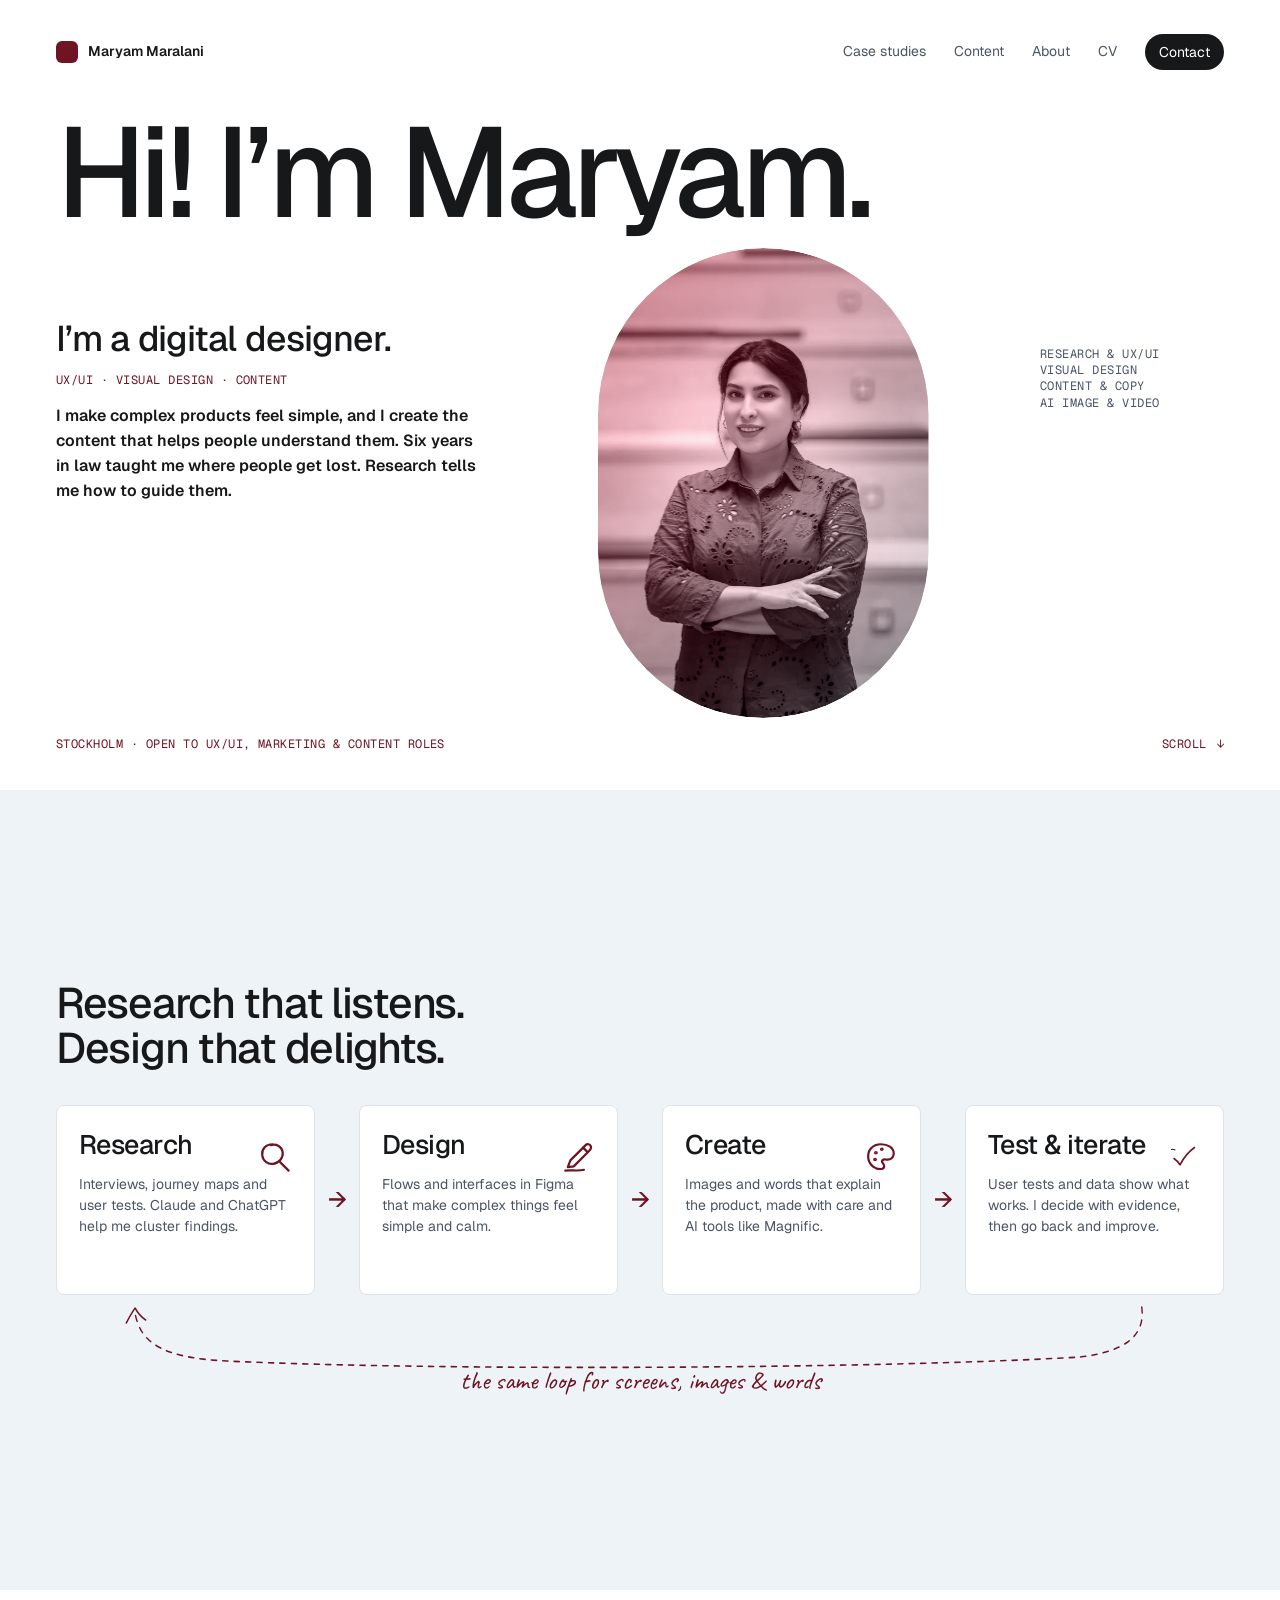
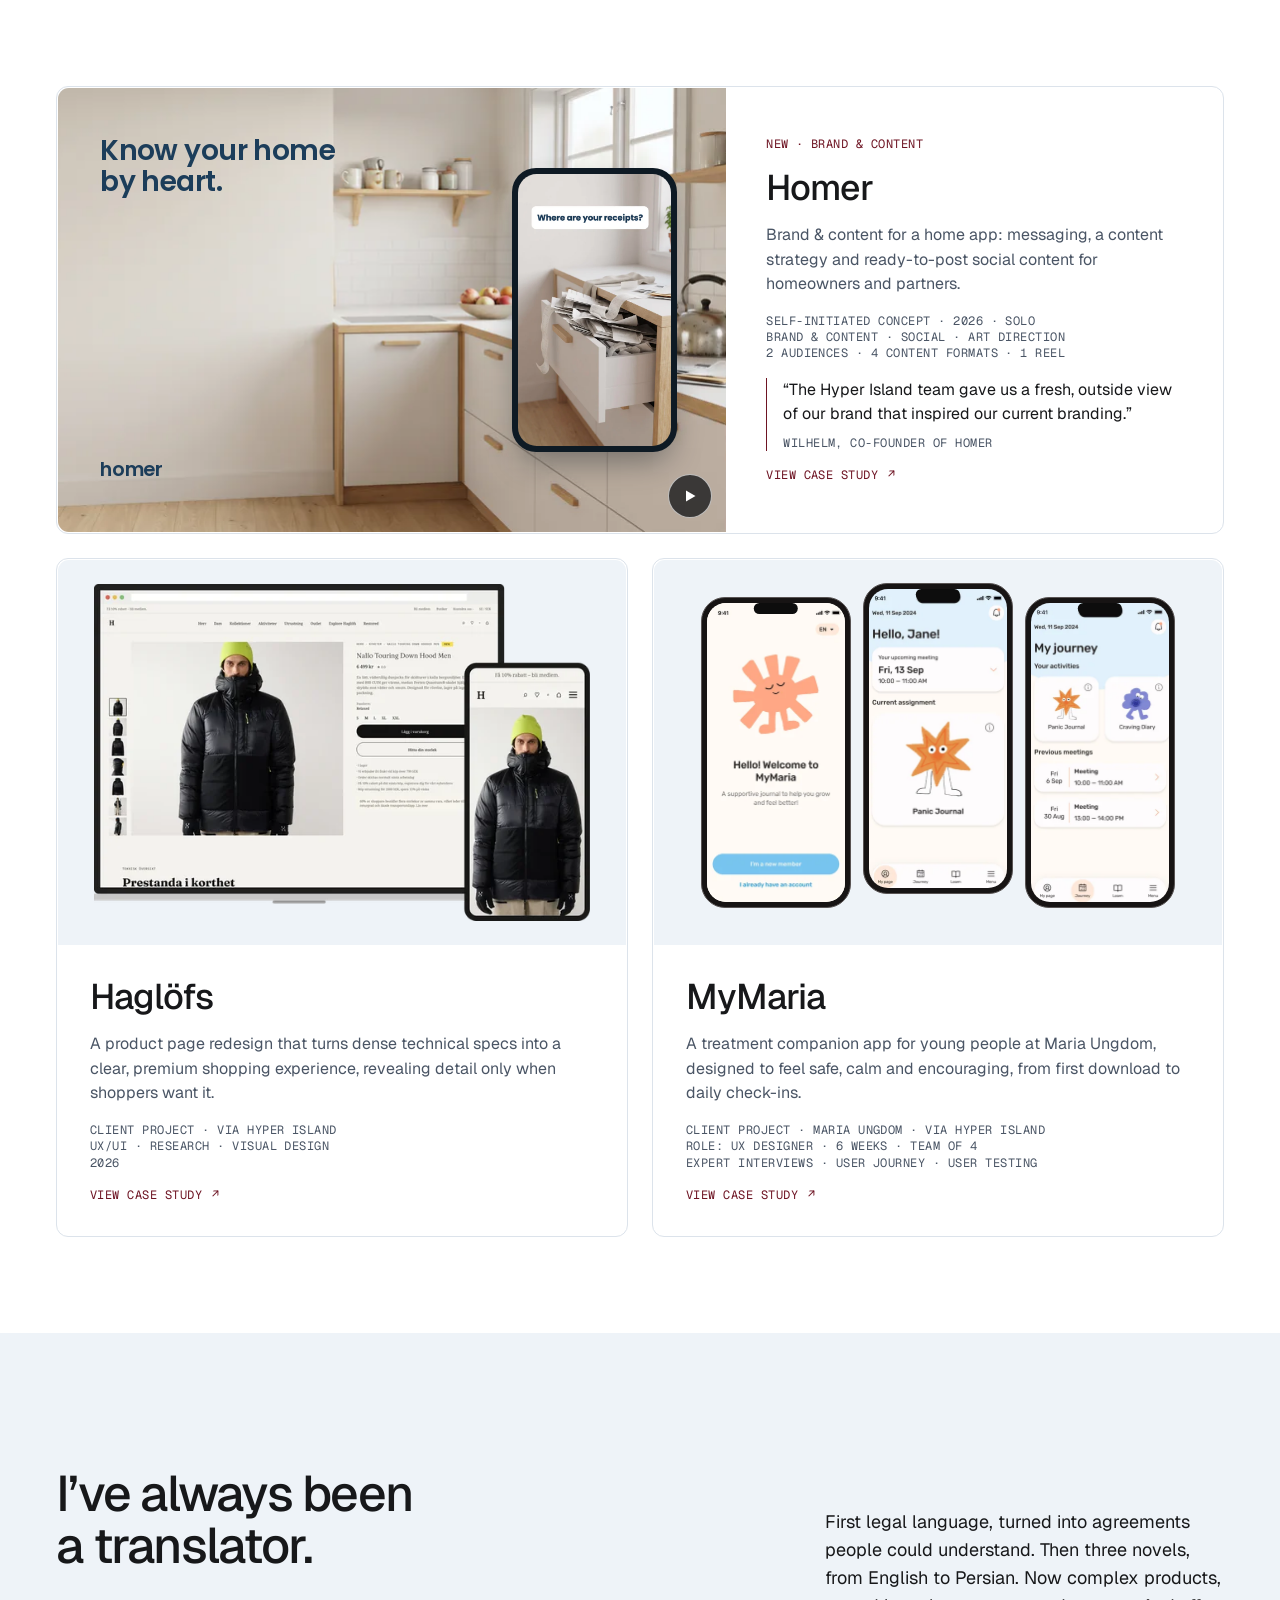
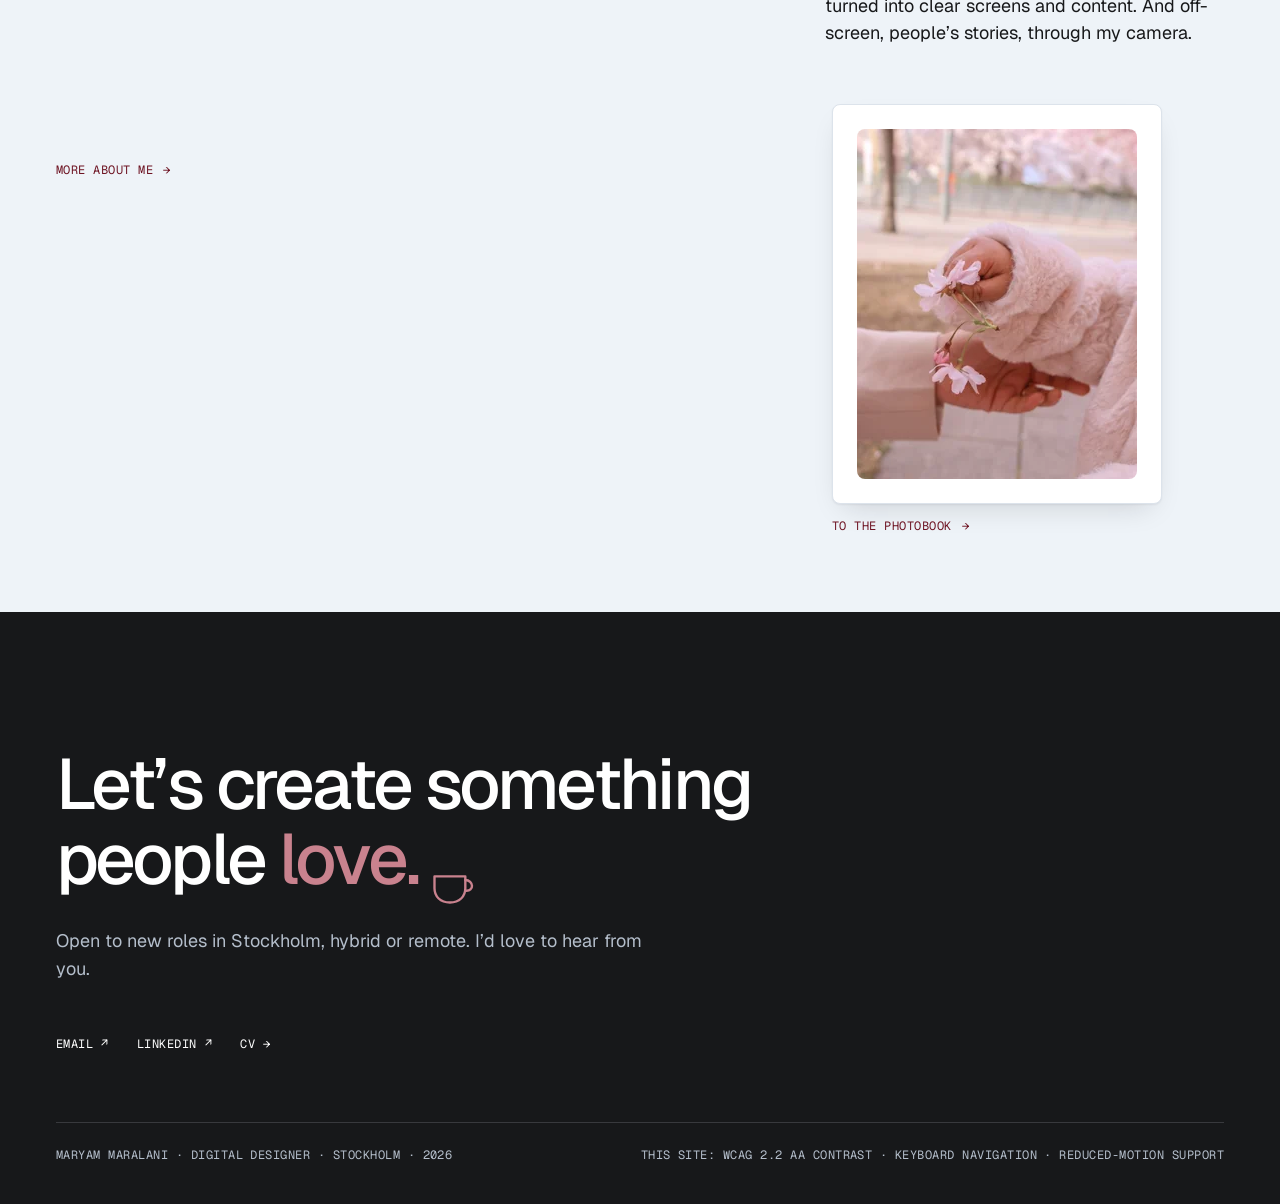
==== commit 1feb73a1: "Add Homer brand & content case study - New page homer.html (7 sections, reel with pause + sound togg" ====
--- a/index.html
+++ b/index.html
@@ -19,7 +19,7 @@
   <link rel="icon" href="data:image/svg+xml,%3Csvg xmlns='http://www.w3.org/2000/svg' viewBox='0 0 32 32'%3E%3Crect width='32' height='32' rx='8' fill='%236E1423'/%3E%3C/svg%3E">
   <link rel="preconnect" href="https://fonts.googleapis.com">
   <link rel="preconnect" href="https://fonts.gstatic.com" crossorigin>
-  <link rel="stylesheet" href="https://fonts.googleapis.com/css2?family=Geist:wght@400;500;600&family=Geist+Mono:wght@400&family=Caveat:wght@400&display=swap">
+  <link rel="stylesheet" href="https://fonts.googleapis.com/css2?family=Geist:wght@400;500;600&family=Geist+Mono:wght@400&family=Caveat:wght@400&family=Poppins:wght@600&display=swap">
   <link rel="stylesheet" href="css/styles.css">
   <link rel="preload" as="image" href="images/portrait/portrait-662.webp">
   <script>if(!('onpagereveal' in window)&&!(window.matchMedia&&matchMedia('(prefers-reduced-motion: reduce)').matches))document.documentElement.classList.add('js-fade')</script>
@@ -111,6 +111,32 @@
       <div class="container" data-reveal>
         <h2 class="sr-only" id="work-title">Case studies</h2>
         <div class="case-cards">
+          <article class="case-card case-card--featured">
+            <div class="case-card__media homer-card__media" data-video-wrap>
+              <img class="homer-card__bg" src="images/homer/kitchen-760.webp" srcset="images/homer/kitchen-760.webp 760w, images/homer/kitchen-1520.webp 1520w" sizes="(min-width: 1440px) 760px, (min-width: 1024px) 57vw, calc(100vw - 44px)" alt="" width="1520" height="887" loading="lazy">
+              <p class="homer-card__tagline" aria-hidden="true">Know your home<br> by heart.</p>
+              <p class="homer-card__word" aria-hidden="true">homer</p>
+              <div class="homer-card__phone">
+                <video data-video controls muted loop playsinline preload="none" poster="images/homer/reel-poster-540.webp" width="540" height="967" aria-label="Homer reel: a drawer overflowing with receipts empties, and the Homer app keeps them">
+                  <source src="images/homer/homer-reel.mp4" type="video/mp4">
+                </video>
+              </div>
+              <button class="video-toggle" type="button" data-name="Homer reel" aria-pressed="false" aria-label="Play Homer reel" hidden>
+                <svg class="i-pause" viewBox="0 0 16 16" aria-hidden="true"><rect x="3" y="2" width="3.5" height="12" rx="1" fill="currentColor"/><rect x="9.5" y="2" width="3.5" height="12" rx="1" fill="currentColor"/></svg>
+                <svg class="i-play" viewBox="0 0 16 16" aria-hidden="true"><path d="M4 2.5v11l9.5-5.5z" fill="currentColor"/></svg>
+              </button>
+            </div>
+            <div class="case-card__body">
+              <p class="t-label accent">New · Brand &amp; content</p>
+              <h3 class="case-card__title"><a href="homer.html">Homer</a></h3>
+              <p class="muted">Brand &amp; content for a home app: messaging, a content strategy and ready-to-post social content for homeowners and partners.</p>
+              <p class="t-label muted lines">Self-initiated concept · 2026 · Solo
+Brand &amp; content · Social · Art direction
+2 audiences · 4 content formats · 1 reel</p>
+              <figure class="homer-card__quote"><blockquote>“The Hyper Island team gave us a fresh, outside view of our brand that inspired our current branding.”</blockquote><figcaption class="t-label muted">Wilhelm, co-founder of Homer</figcaption></figure>
+              <p class="case-card__cta t-label" aria-hidden="true">View case study <span>↗</span></p>
+            </div>
+          </article>
           <article class="case-card">
             <div class="case-card__media">
               <img class="devices" src="images/haglofs/card-devices-1154.webp" srcset="images/haglofs/card-devices-600.webp 600w, images/haglofs/card-devices-1154.webp 1154w" sizes="(min-width: 1024px) 577px, calc(100vw - 74px)" alt="The redesigned Haglöfs product page on a laptop and a phone" width="1154" height="784" loading="lazy">
--- a/css/styles.css
+++ b/css/styles.css
@@ -687,7 +687,10 @@
   transition: opacity .6s var(--ease);
   pointer-events: none;
 }
-.portrait:hover::after, .portrait.is-colour::after { opacity: 0; }
+/* Colour on hover only with a real mouse; phones and tablets stay duotone */
+@media (hover: hover) and (pointer: fine) {
+  .portrait:hover::after { opacity: 0; }
+}
 
 @media (min-width: 1024px) {
   .home-hero { padding-bottom: 24px; }
@@ -1623,3 +1626,156 @@
   main h2 { text-wrap: balance; }
   main h2 br { display: none; }
 }
+
+
+/* ==========================================================================
+   Homer case study (brand & content)
+   ========================================================================== */
+.mark-word { font-size: 96px; font-weight: 600; line-height: .9; letter-spacing: -.04em; color: var(--surface); }
+@media (min-width: 1024px) { .mark-word { font-size: 132px; margin-top: 8px; } }
+
+/* Hero mosaic: tiles share one height; each grows by its aspect ratio */
+.homer-mosaic { display: flex; gap: 10px; align-items: flex-start; }
+.homer-mosaic > li { flex: var(--ar) 1 0; min-width: 0; }
+.hero-visual .homer-mosaic img { width: 100%; max-width: 100%; height: auto; margin-left: 0; border-radius: var(--r-card); }
+.homer-mosaic__app img { border: 1px solid var(--line); }
+.homer-mosaic__wide { display: none; }
+@media (min-width: 640px) {
+  .homer-mosaic { gap: 14px; }
+  .homer-mosaic__wide { display: block; }
+}
+
+/* Quote under "The result" */
+.homer-quote { margin-top: 20px; padding: 20px 22px; background: var(--white); border: 1px solid var(--line); border-radius: var(--r-card); }
+.homer-quote blockquote { font-weight: 500; }
+.homer-quote figcaption { margin-top: 10px; }
+
+/* Shared image treatment */
+.homer-img { width: 100%; height: auto; border-radius: var(--r-card); }
+.homer-img--line { border: 1px solid var(--line); }
+.homer-figure figcaption, .linkedin-row figcaption, .web-app-row figcaption,
+.reel__stills figcaption, .before-after figcaption { margin-top: 12px; }
+.homer-subhead { display: grid; gap: 8px; margin-top: 56px; margin-bottom: 24px; font-weight: 400; }
+.homer-subhead .t-h5 { font-weight: 500; }
+@media (min-width: 1024px) { .homer-subhead { margin-top: 72px; } }
+
+/* 01: brandbook excerpts + bridge */
+.excerpts .card > * + * { margin-top: 10px; }
+.excerpts .card .t-label.muted { margin-top: 16px; }
+.excerpts .card .t-h6 { margin-top: 14px; }
+.homer-bridge { display: grid; gap: 24px; margin-top: 40px; align-items: center; }
+@media (min-width: 1024px) { .homer-bridge { grid-template-columns: minmax(0, 1fr) 520px; gap: 56px; } }
+.swatch-card { display: flex; gap: 16px; align-items: center; }
+.swatch-card > div > * + * { margin-top: 6px; }
+.swatch { flex: none; width: 48px; height: 48px; border-radius: 50%; background: #F57D11; }
+
+/* 02: taglines + tone-of-voice table */
+.homer-figure { margin-top: 0; }
+.taglines { margin-top: 40px; }
+.tagline { padding: 28px; background: var(--surface); border-radius: var(--r-card); }
+.tagline > * + * { margin-top: 14px; }
+.tagline .t-quote-l { font-weight: 500; }
+.tov { width: 100%; border-collapse: collapse; text-align: left; }
+.tov th, .tov td { padding: 16px 16px 16px 0; border-bottom: 1px solid var(--line); vertical-align: top; font-size: var(--t-body); line-height: 1.5; }
+.tov thead th { padding-block: 12px; border-top: 1px solid var(--line); }
+.tov tbody th { font-weight: 500; font-size: var(--t-body-m); }
+.tov__no { color: var(--muted); }
+@media (max-width: 767.98px) {
+  .tov thead { position: absolute; width: 1px; height: 1px; overflow: hidden; clip: rect(0 0 0 0); }
+  .tov, .tov tbody, .tov tr, .tov th, .tov td { display: block; }
+  .tov tr { padding-block: 16px; border-bottom: 1px solid var(--line); }
+  .tov tr:first-child { border-top: 1px solid var(--line); }
+  .tov th, .tov td { padding: 4px 0; border: 0; }
+  .tov td:not(.tov__no)::before { content: "We say  "; font-family: var(--mono); font-size: 12px; text-transform: uppercase; letter-spacing: .04em; color: var(--muted); }
+}
+@media (min-width: 768px) { .tov th:first-child { width: 24%; } .tov td:nth-child(2) { width: 46%; } }
+
+/* 03: content pillars, widths follow their share */
+.pillars { display: grid; gap: 18px; }
+.pillars .card > * + * { margin-top: 10px; }
+.pillars__bar { display: block; height: 6px; border-radius: 3px; background: var(--accent); margin-bottom: 16px; }
+@media (min-width: 1024px) { .pillars { grid-template-columns: 5fr 3fr 2fr; } }
+
+/* 04: content rows */
+.carousel-row { display: grid; grid-template-columns: repeat(2, minmax(0, 1fr)); gap: 14px; }
+@media (min-width: 1024px) { .carousel-row { grid-template-columns: repeat(4, minmax(0, 1fr)); gap: 18px; } }
+.linkedin-row, .web-app-row { display: grid; gap: 24px; align-items: start; }
+@media (min-width: 768px) {
+  .linkedin-row { grid-template-columns: 728fr 582fr; gap: 18px; }
+}
+@media (min-width: 1024px) {
+  .web-app-row { grid-template-columns: 716fr 594fr; gap: 18px; }
+}
+.app-screens { display: grid; grid-template-columns: repeat(3, minmax(0, 1fr)); gap: 12px; }
+@media (min-width: 1024px) { .app-screens { gap: 18px; } }
+
+/* 05: reel */
+.reel { display: grid; gap: 32px; align-items: start; }
+@media (min-width: 900px) { .reel { grid-template-columns: 360px minmax(0, 1fr); gap: 48px; } }
+.reel__video { position: relative; max-width: 360px; width: 100%; margin-inline: auto; }
+.reel__video video { display: block; width: 100%; height: auto; aspect-ratio: 1080 / 1934; object-fit: cover; border-radius: var(--r-image); background: #E9E4DC; }
+.reel__text > * + * { margin-top: 20px; }
+.reel__text .t-h4 { font-weight: 500; }
+.reel__stills { display: flex; gap: 14px; }
+.reel__stills figure { width: min(200px, calc(50% - 7px)); }
+.video-sound {
+  position: absolute; left: 14px; bottom: 14px; z-index: 2;
+  display: grid; place-items: center; width: 44px; height: 44px; padding: 0;
+  border: 1px solid rgba(246, 246, 244, .7); border-radius: 50%;
+  background: rgba(23, 24, 26, .78); color: var(--bg); cursor: pointer;
+  transition: background-color .2s var(--ease);
+}
+.video-sound:hover { background: var(--accent); }
+.video-sound svg { width: 18px; height: 18px; }
+.video-sound .i-on { display: none; }
+.video-sound[aria-pressed="true"] .i-on { display: block; }
+.video-sound[aria-pressed="true"] .i-off { display: none; }
+
+/* 06: before → after + prompt */
+.before-after { display: grid; gap: 20px; margin-top: 48px; align-items: center; }
+.before-after img { aspect-ratio: 392 / 400; object-fit: cover; }
+.before-after__arrow { font-size: 28px; text-align: center; transform: rotate(90deg); }
+.prompt-box { padding: 24px; background: var(--surface); border-radius: var(--r-card); }
+.prompt-box > * + * { margin-top: 14px; }
+@media (min-width: 1024px) {
+  .before-after { grid-template-columns: 392px 48px 392px minmax(0, 1fr); gap: 0; column-gap: 0; }
+  .before-after__arrow { transform: none; }
+  .prompt-box { margin-left: 16px; }
+  .before-after figure { align-self: start; }
+}
+
+/* Content page: Homer sample spans the full row */
+@media (min-width: 640px) { .content-sample--wide { grid-column: 1 / -1; } }
+.content-sample--wide .homer-card__media { aspect-ratio: 346 / 350; }
+@media (min-width: 640px) { .content-sample--wide .homer-card__media { aspect-ratio: 760 / 427; } }
+@media (min-width: 1024px) {
+  .content-sample--wide { flex-direction: row; }
+  .content-sample--wide .homer-card__media { flex: 0 0 57%; }
+  .content-sample--wide .content-sample__body { padding: 40px; justify-content: center; }
+}
+
+/* Homepage: featured Homer card (kitchen + tagline + reel in a phone) */
+@media (min-width: 900px) { .case-card--featured { grid-column: 1 / -1; } }
+@media (min-width: 1024px) {
+  .case-card--featured { flex-direction: row; }
+  .case-card--featured .case-card__media { flex: 0 0 57.4%; aspect-ratio: 760 / 440; border-radius: 11px 0 0 11px; }
+  .case-card--featured .case-card__body { justify-content: center; padding: 48px 40px; }
+}
+.homer-card__media { padding: 0; place-items: stretch; container-type: inline-size; }
+.homer-card__media > * { transform: none !important; }
+.homer-card__bg { position: absolute; inset: 0; width: 100%; height: 100%; object-fit: cover; transition: transform .6s var(--ease); }
+.case-card:hover .homer-card__bg, .case-card:focus-within .homer-card__bg { transform: scale(1.03) !important; }
+.homer-card__tagline, .homer-card__word { position: absolute; left: 6.3cqw; margin: 0; font-family: 'Poppins', var(--font); font-weight: 600; color: #1C3D5A; letter-spacing: -.02em; }
+.homer-card__tagline { top: 7cqw; font-size: 4.2cqw; line-height: 1.12; }
+.homer-card__word { bottom: 7cqw; font-size: 2.9cqw; letter-spacing: -.01em; }
+.homer-card__phone { position: absolute; right: 7.4cqw; top: 50%; translate: 0 -50%; width: 24.7cqw; padding: .9cqw; background: #0E1A24; border-radius: 3.6cqw; box-shadow: 0 16px 32px -8px rgba(5, 15, 25, .4); }
+.homer-card__phone video { display: block; width: 100%; height: auto; aspect-ratio: 9 / 16; object-fit: cover; border-radius: 2.8cqw; }
+.homer-card__media .video-toggle { z-index: 3; }
+.homer-card__quote blockquote { font-size: var(--t-body); line-height: 1.55; color: var(--ink); }
+.homer-card__quote { padding-left: 16px; border-left: 1px solid var(--accent); }
+.homer-card__quote figcaption { margin-top: 8px; }
+@media (max-width: 639.98px) {
+  .homer-card__tagline { font-size: 5.8cqw; }
+  .homer-card__word { font-size: 4.4cqw; }
+  .homer-card__phone { width: 31cqw; right: 7cqw; }
+}
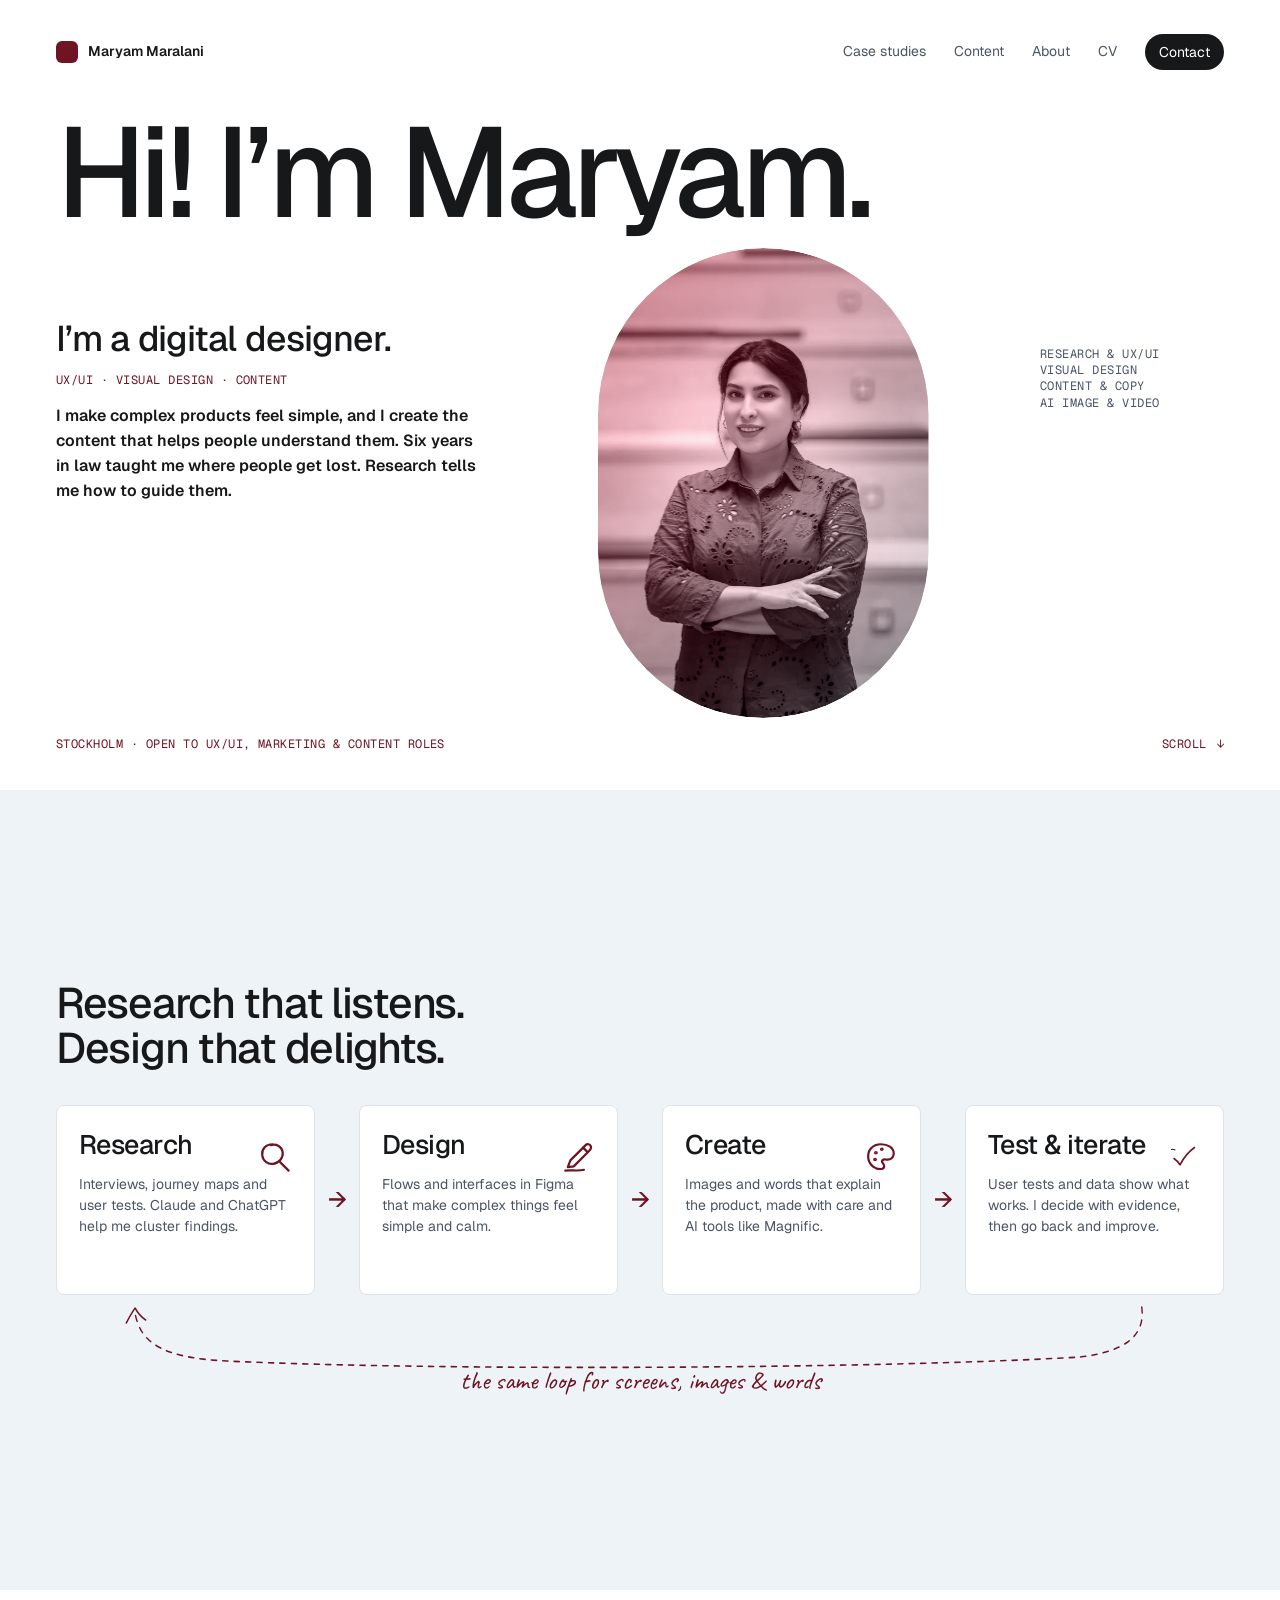
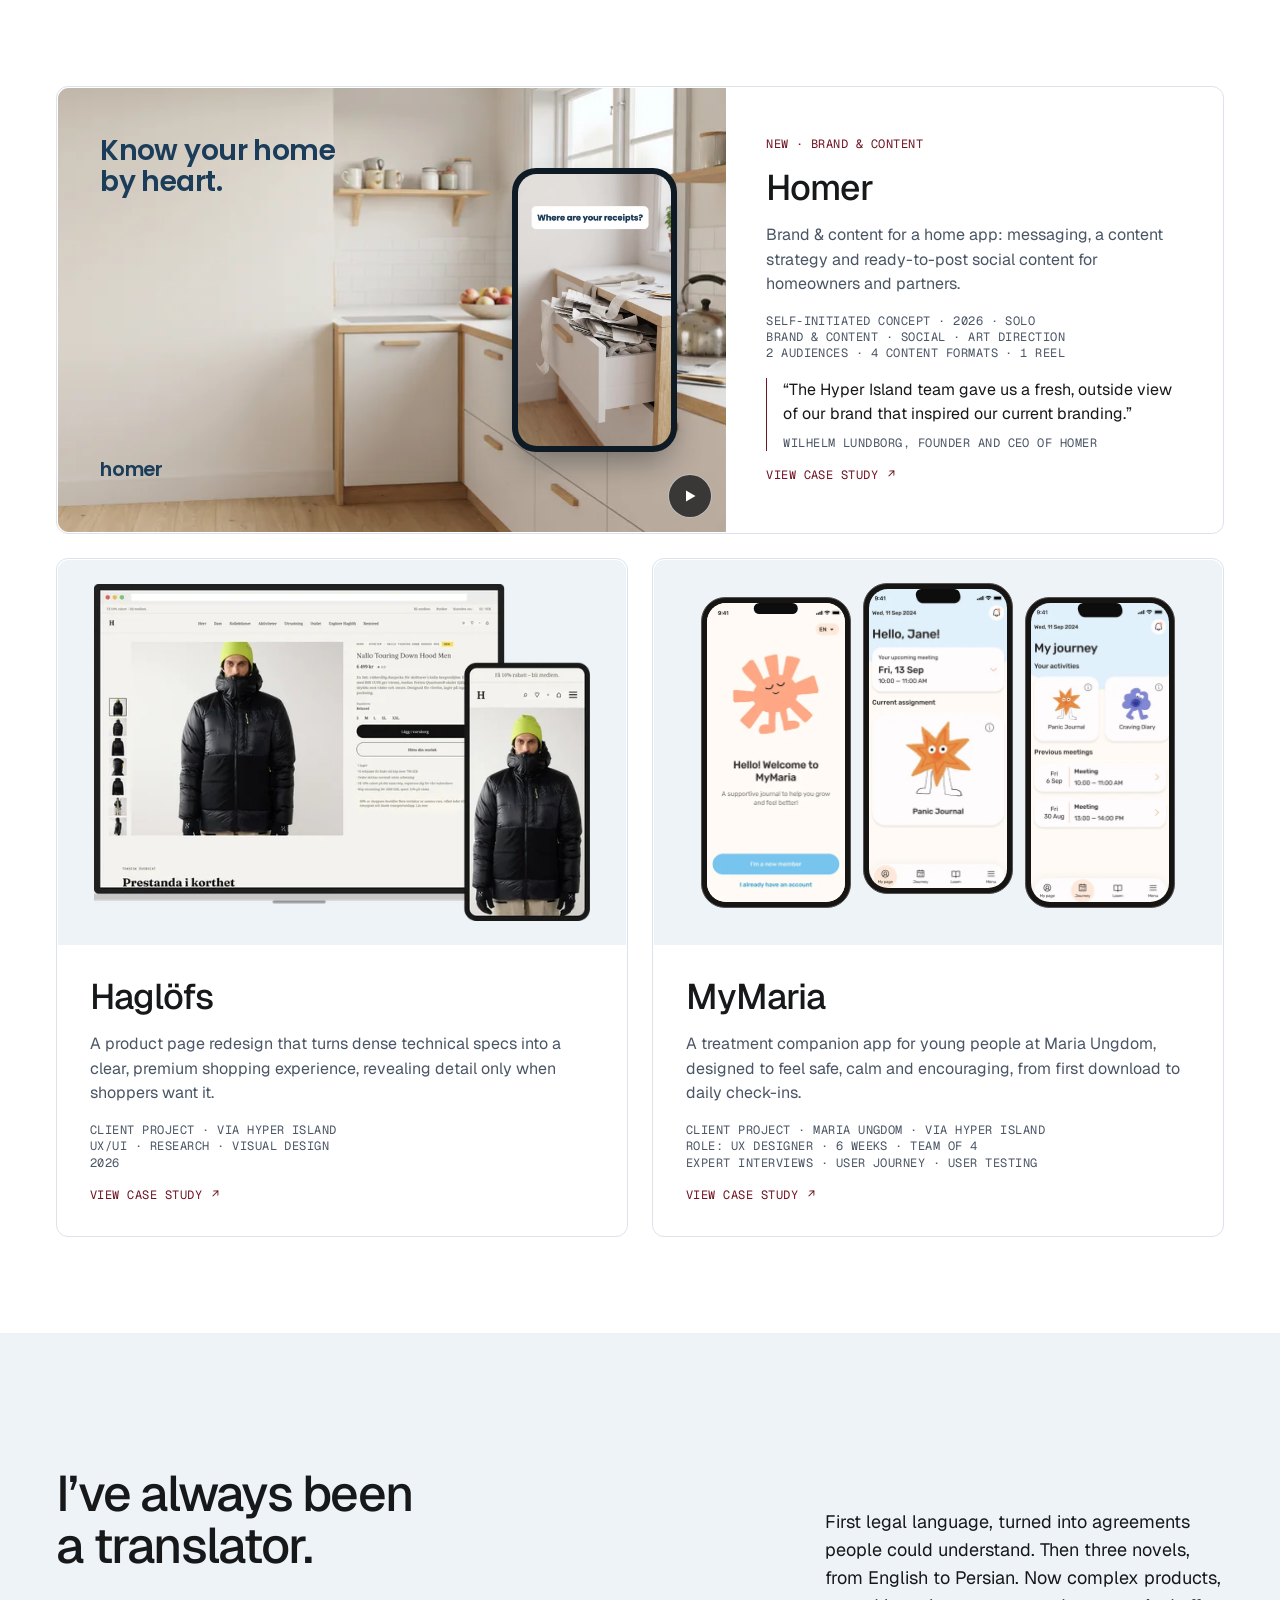
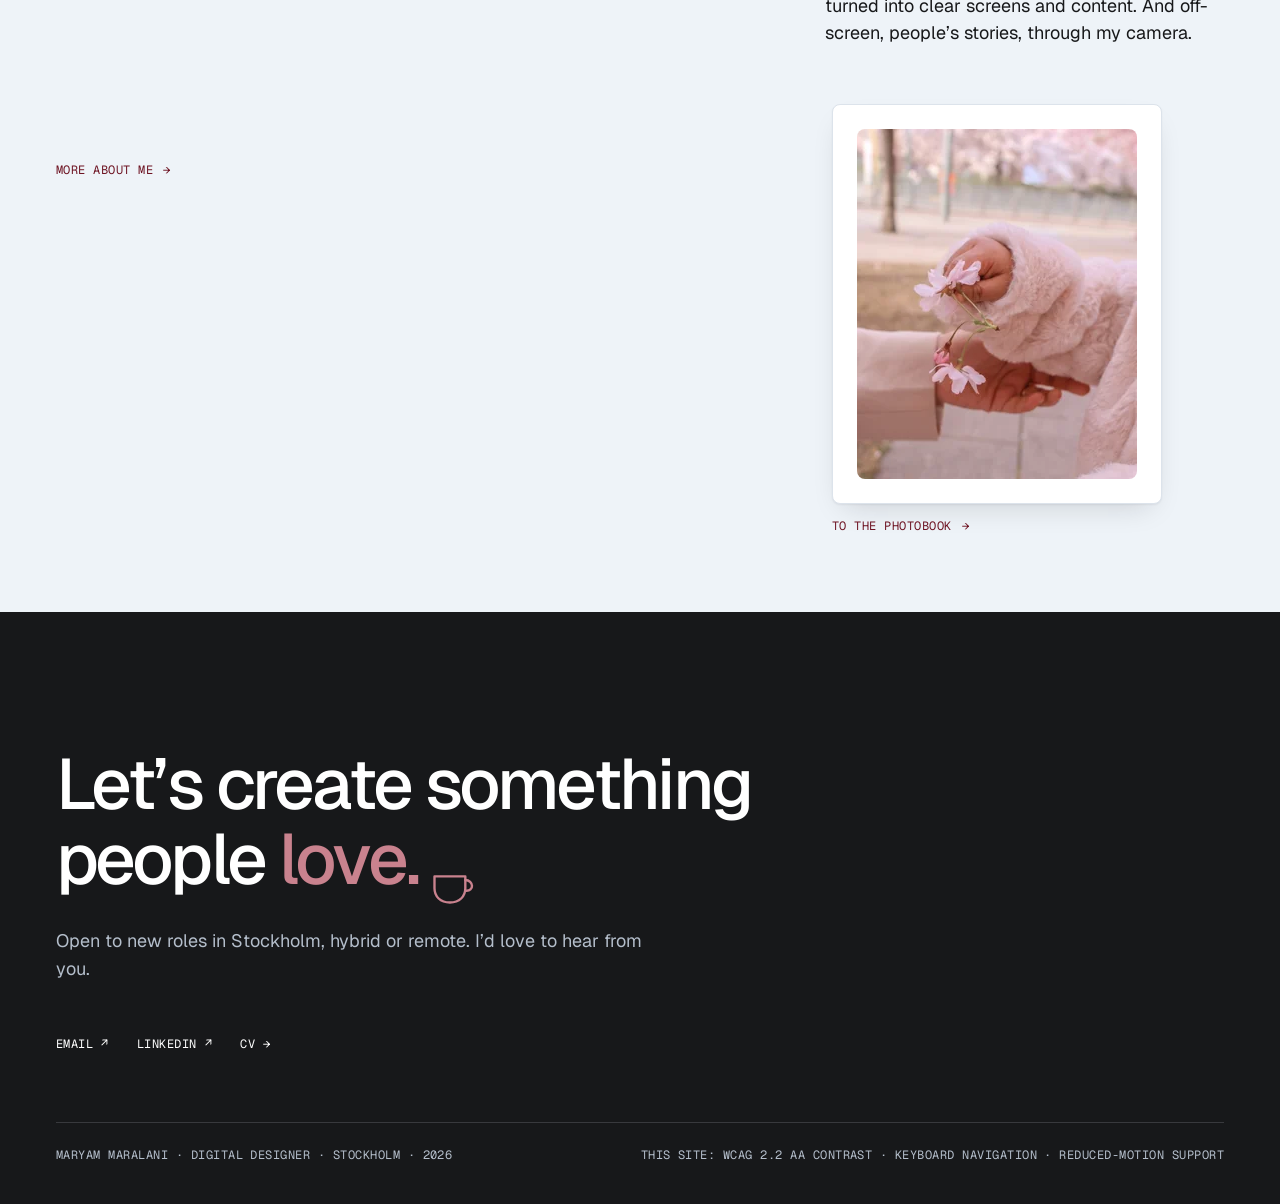
==== commit f8b730b7: "Homer: bubble quote card like other case studies, Wilhelm Lundborg (founder and CEO), hero tiles on " ====
--- a/index.html
+++ b/index.html
@@ -133,7 +133,7 @@
               <p class="t-label muted lines">Self-initiated concept · 2026 · Solo
 Brand &amp; content · Social · Art direction
 2 audiences · 4 content formats · 1 reel</p>
-              <figure class="homer-card__quote"><blockquote>“The Hyper Island team gave us a fresh, outside view of our brand that inspired our current branding.”</blockquote><figcaption class="t-label muted">Wilhelm, co-founder of Homer</figcaption></figure>
+              <figure class="homer-card__quote"><blockquote>“The Hyper Island team gave us a fresh, outside view of our brand that inspired our current branding.”</blockquote><figcaption class="t-label muted">Wilhelm Lundborg, founder and CEO of Homer</figcaption></figure>
               <p class="case-card__cta t-label" aria-hidden="true">View case study <span>↗</span></p>
             </div>
           </article>
--- a/css/styles.css
+++ b/css/styles.css
@@ -1646,9 +1646,7 @@
 }
 
 /* Quote under "The result" */
-.homer-quote { margin-top: 20px; padding: 20px 22px; background: var(--white); border: 1px solid var(--line); border-radius: var(--r-card); }
-.homer-quote blockquote { font-weight: 500; }
-.homer-quote figcaption { margin-top: 10px; }
+.glance .homer-quote { margin-top: 24px; }
 
 /* Shared image treatment */
 .homer-img { width: 100%; height: auto; border-radius: var(--r-card); }
@@ -1779,3 +1777,15 @@
   .homer-card__word { font-size: 4.4cqw; }
   .homer-card__phone { width: 31cqw; right: 7cqw; }
 }
+
+/* Stylescape + LinkedIn row fit one desktop screen (about 70% of its height) */
+@media (min-width: 1024px) {
+  .homer-figure { width: min(100%, 1152px, 128vh); }
+}
+@media (min-width: 768px) {
+  .linkedin-row { width: min(100%, 1155px, 128vh); }
+}
+
+/* Homer hero tiles sit on the same mist panel as the Haglöfs and MyMaria heroes */
+.homer-hero-panel { padding: 16px; }
+@media (min-width: 1024px) { .homer-hero-panel { padding: 40px; } }
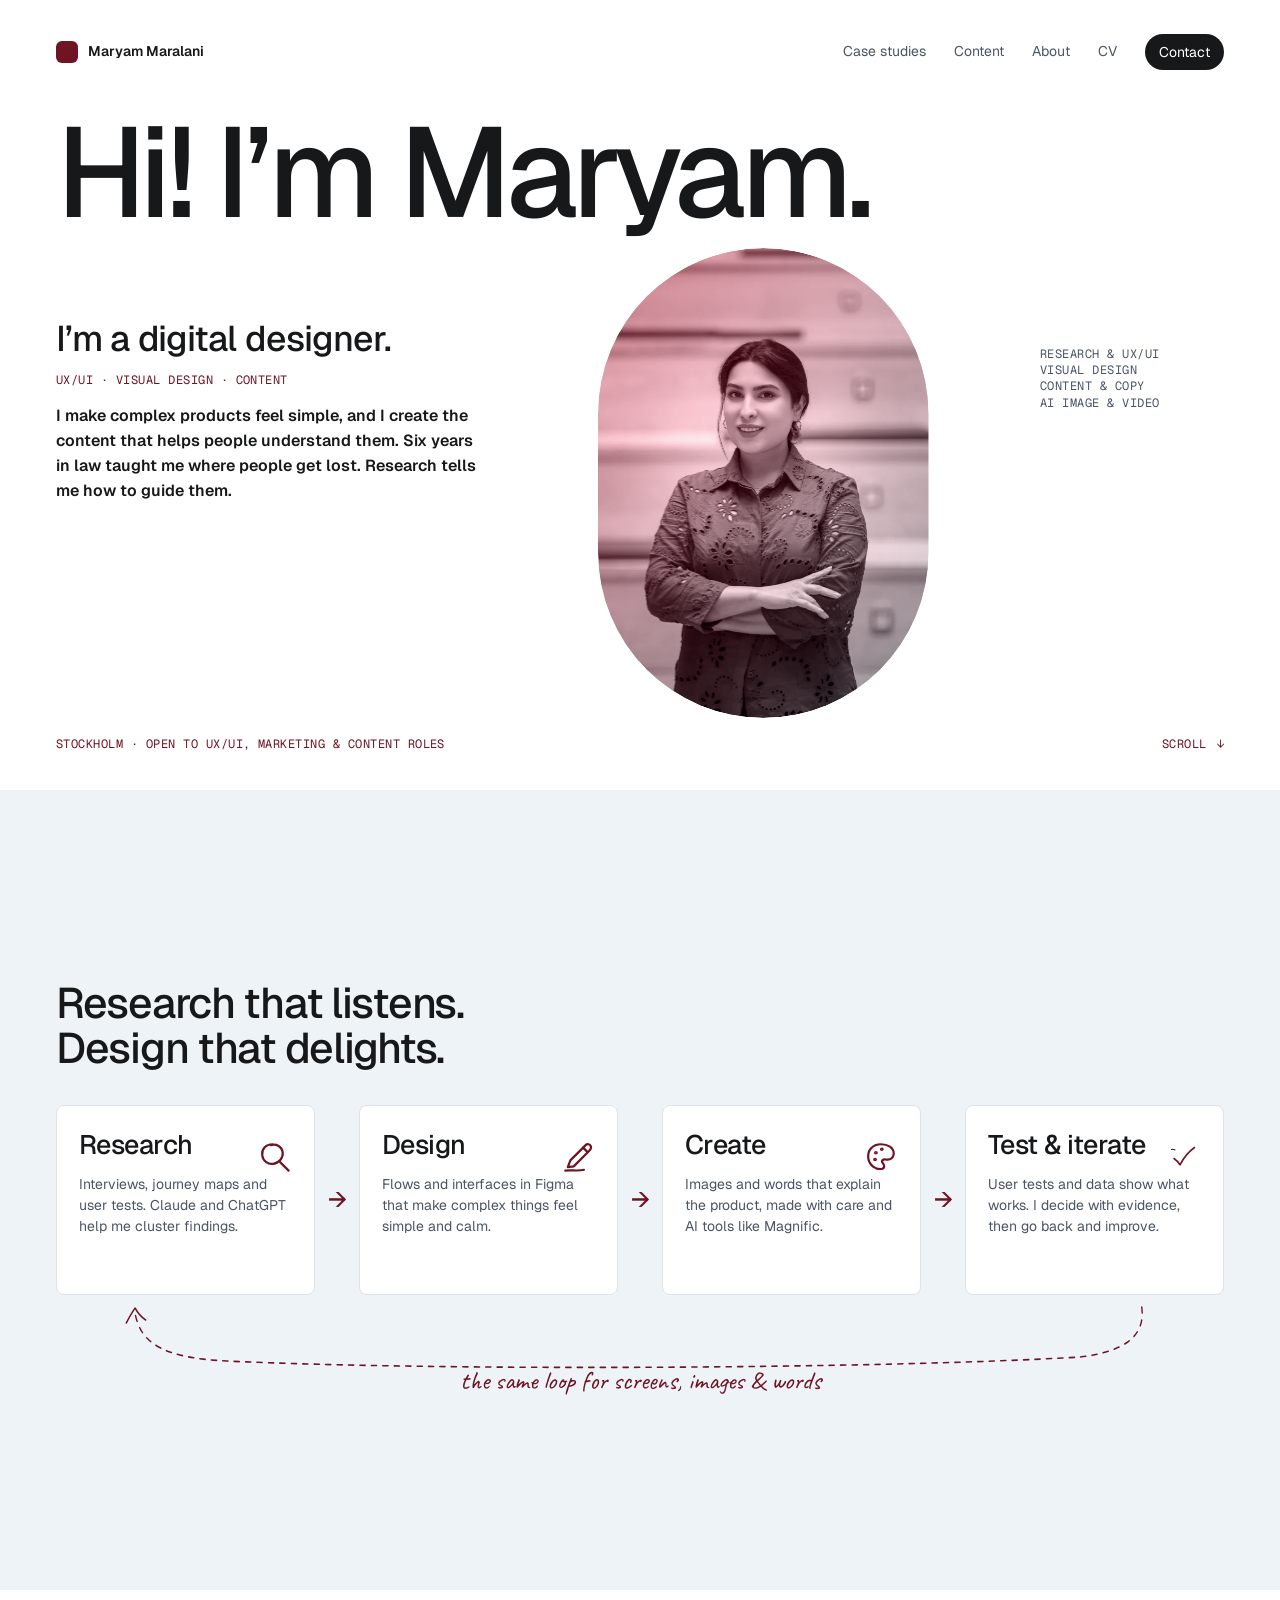
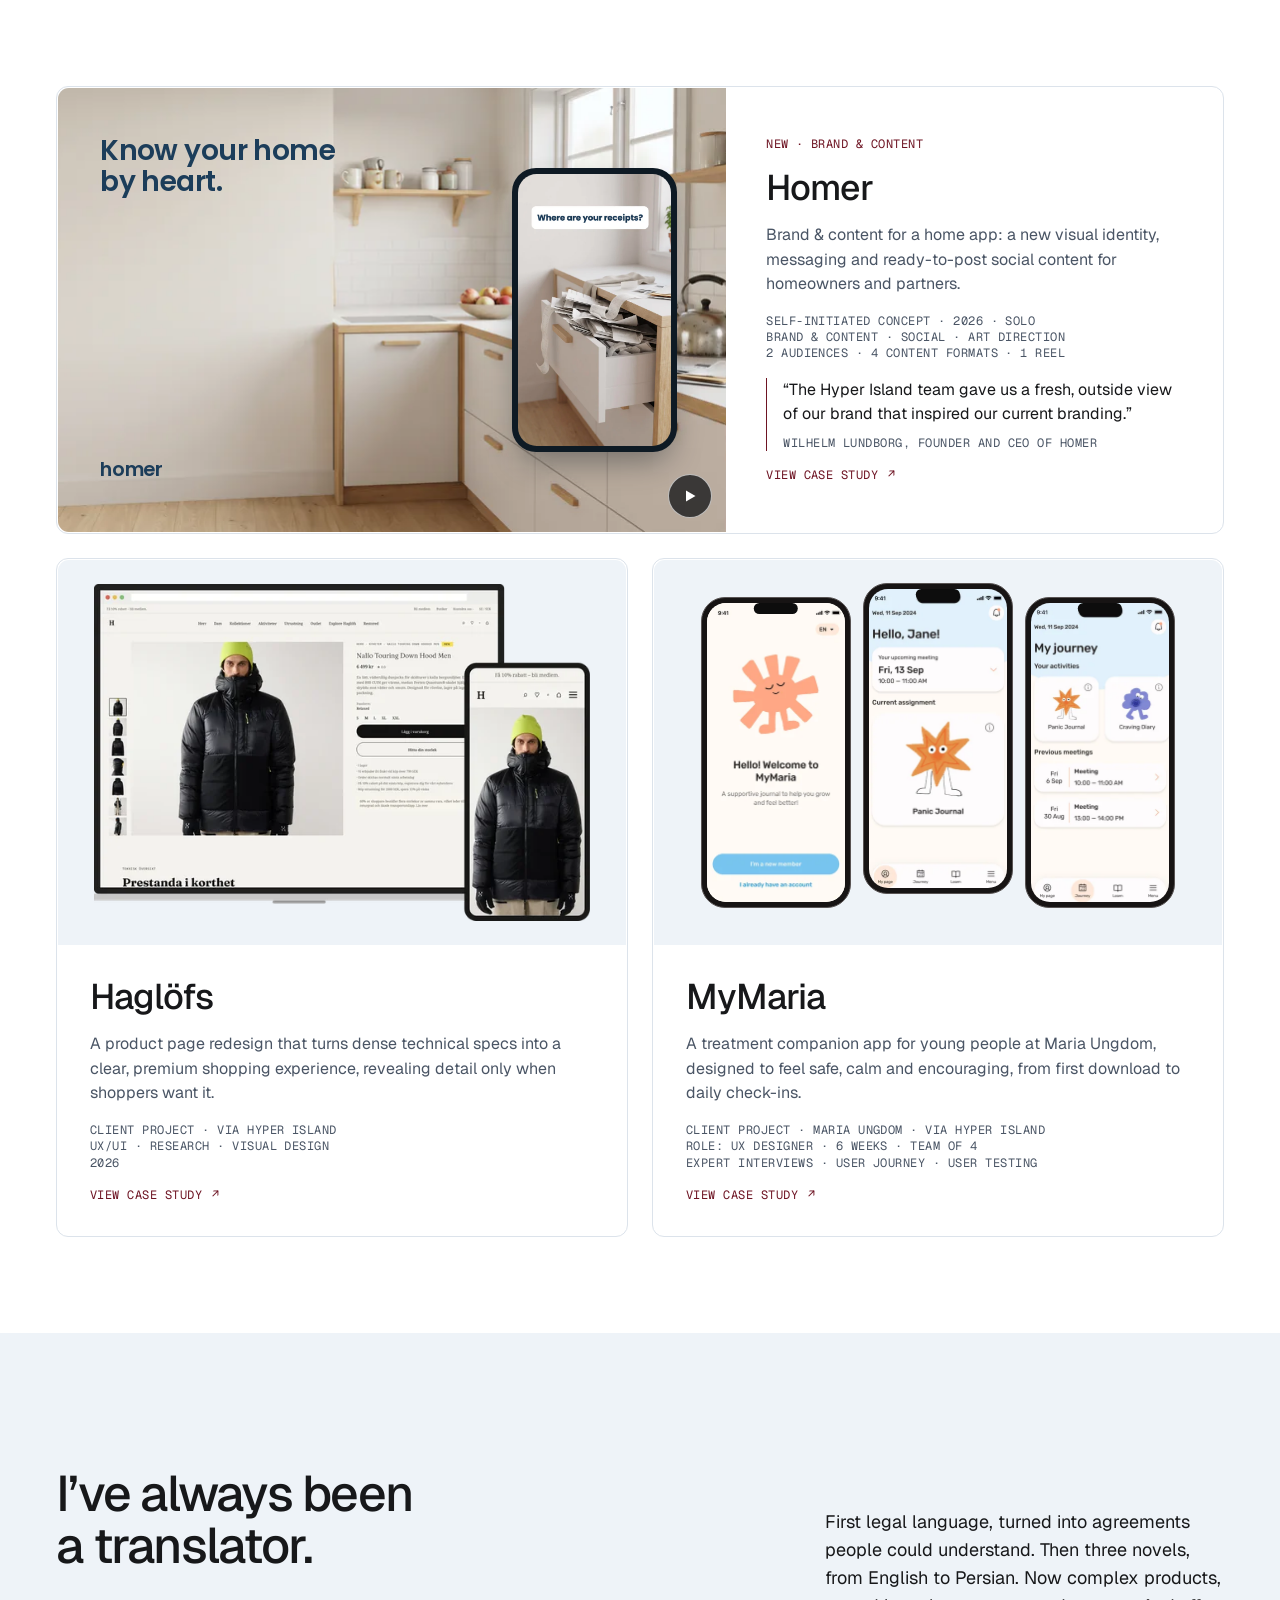
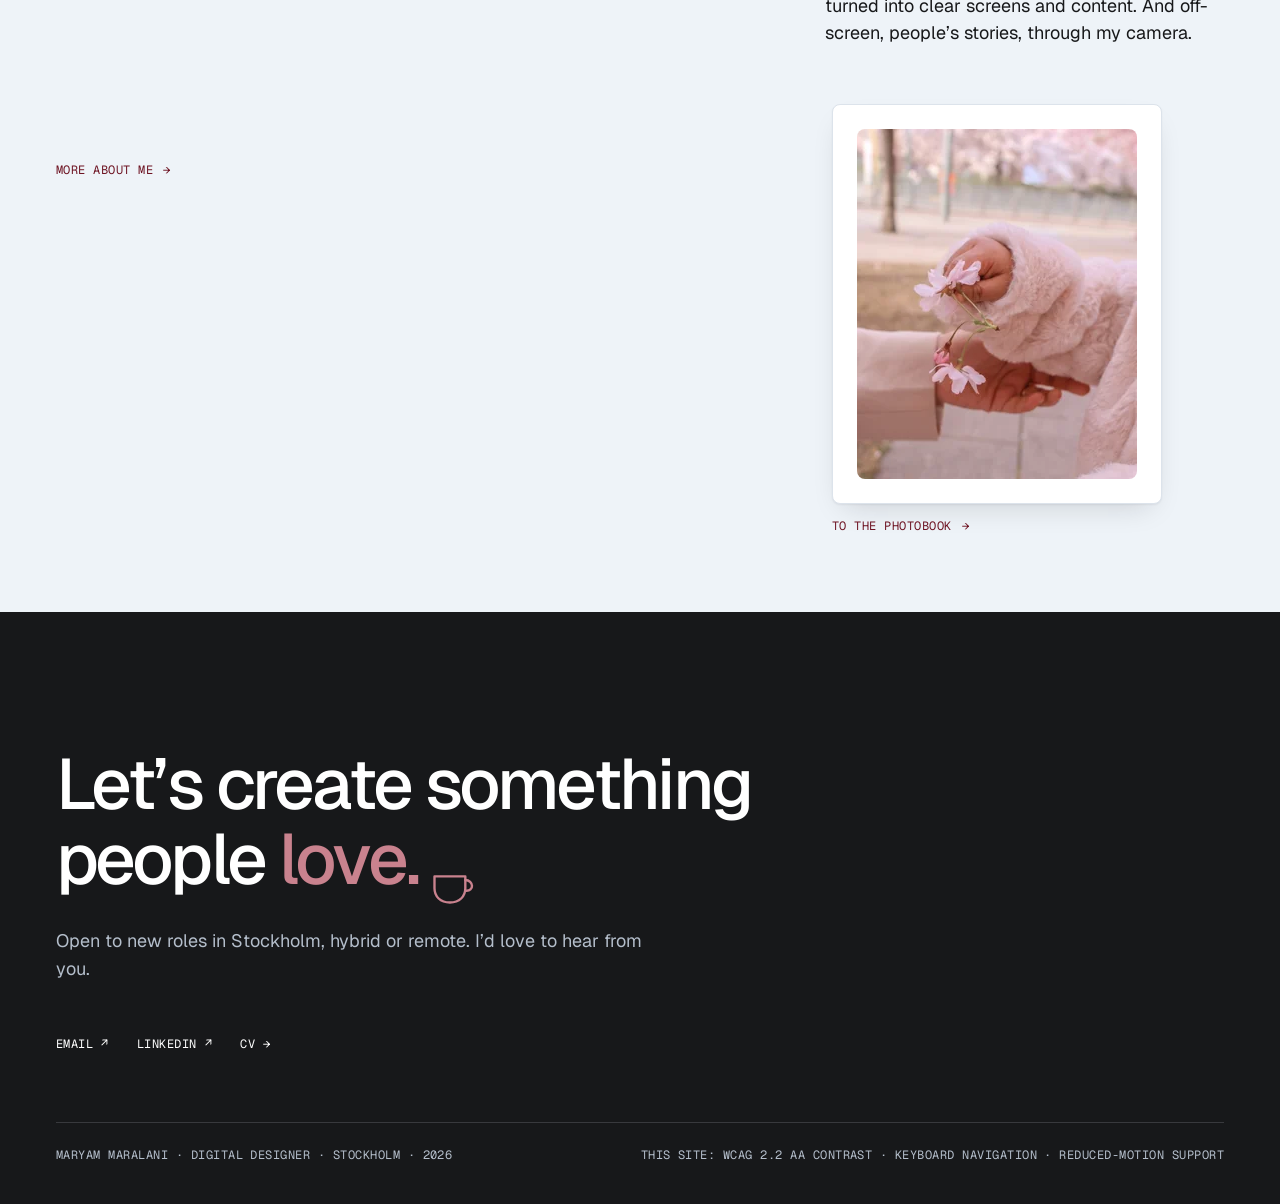
==== commit 7858947e: "Homepage Homer card: mention the new visual identity Co-Authored-By: Claude Opus 5.5 <noreply@anthro" ====
--- a/index.html
+++ b/index.html
@@ -129,7 +129,7 @@
             <div class="case-card__body">
               <p class="t-label accent">New · Brand &amp; content</p>
               <h3 class="case-card__title"><a href="homer.html">Homer</a></h3>
-              <p class="muted">Brand &amp; content for a home app: messaging, a content strategy and ready-to-post social content for homeowners and partners.</p>
+              <p class="muted">Brand &amp; content for a home app: a new visual identity, messaging and ready-to-post social content for homeowners and partners.</p>
               <p class="t-label muted lines">Self-initiated concept · 2026 · Solo
 Brand &amp; content · Social · Art direction
 2 audiences · 4 content formats · 1 reel</p>
--- a/css/styles.css
+++ b/css/styles.css
@@ -1661,8 +1661,7 @@
 .excerpts .card > * + * { margin-top: 10px; }
 .excerpts .card .t-label.muted { margin-top: 16px; }
 .excerpts .card .t-h6 { margin-top: 14px; }
-.homer-bridge { display: grid; gap: 24px; margin-top: 40px; align-items: center; }
-@media (min-width: 1024px) { .homer-bridge { grid-template-columns: minmax(0, 1fr) 520px; gap: 56px; } }
+.homer-bridge { margin-top: 40px; }
 .swatch-card { display: flex; gap: 16px; align-items: center; }
 .swatch-card > div > * + * { margin-top: 6px; }
 .swatch { flex: none; width: 48px; height: 48px; border-radius: 50%; background: #F57D11; }
@@ -1778,14 +1777,28 @@
   .homer-card__phone { width: 31cqw; right: 7cqw; }
 }
 
-/* Stylescape + LinkedIn row fit one desktop screen (about 70% of its height) */
-@media (min-width: 1024px) {
-  .homer-figure { width: min(100%, 1152px, 128vh); }
-}
-@media (min-width: 768px) {
-  .linkedin-row { width: min(100%, 1155px, 128vh); }
-}
+.homer-figure__cap { display: flex; flex-wrap: wrap; gap: 0 24px; align-items: center; justify-content: space-between; }
+.homer-figure figcaption.homer-figure__cap { margin-top: 4px; }
 
 /* Homer hero tiles sit on the same mist panel as the Haglöfs and MyMaria heroes */
 .homer-hero-panel { padding: 16px; }
 @media (min-width: 1024px) { .homer-hero-panel { padding: 40px; } }
+
+/* Website in a browser frame, app screens in phone frames */
+.browser { overflow: hidden; background: var(--white); border: 1px solid var(--line); border-radius: var(--r-image); box-shadow: 0 18px 40px -24px rgba(23, 24, 26, .35); }
+.browser__bar { display: flex; gap: 6px; align-items: center; height: 28px; padding: 0 12px; background: var(--surface); border-bottom: 1px solid var(--line); }
+.browser__bar span { width: 9px; height: 9px; border-radius: 50%; background: var(--silver); }
+.browser__shot { display: block; width: 100%; height: auto; }
+.app-screens .phone { max-width: none; }
+.app-screens .phone__screen { aspect-ratio: 390 / 844; }
+.app-screens .phone__screen img { object-fit: cover; object-position: top; }
+.app-screens figure > figcaption { margin-top: 12px; }
+@media (min-width: 1024px) { .web-app-row { align-items: center; } }
+
+.homer-bridge { max-width: 820px; }
+/* At a glance: the orange swatch runs under The challenge + What I did */
+.glance__swatch { padding: 16px 20px; }
+@media (min-width: 1024px) {
+  .glance__result { grid-column: 3; grid-row: 1 / span 2; }
+  .glance__swatch { grid-column: 1 / span 2; grid-row: 2; align-self: end; }
+}
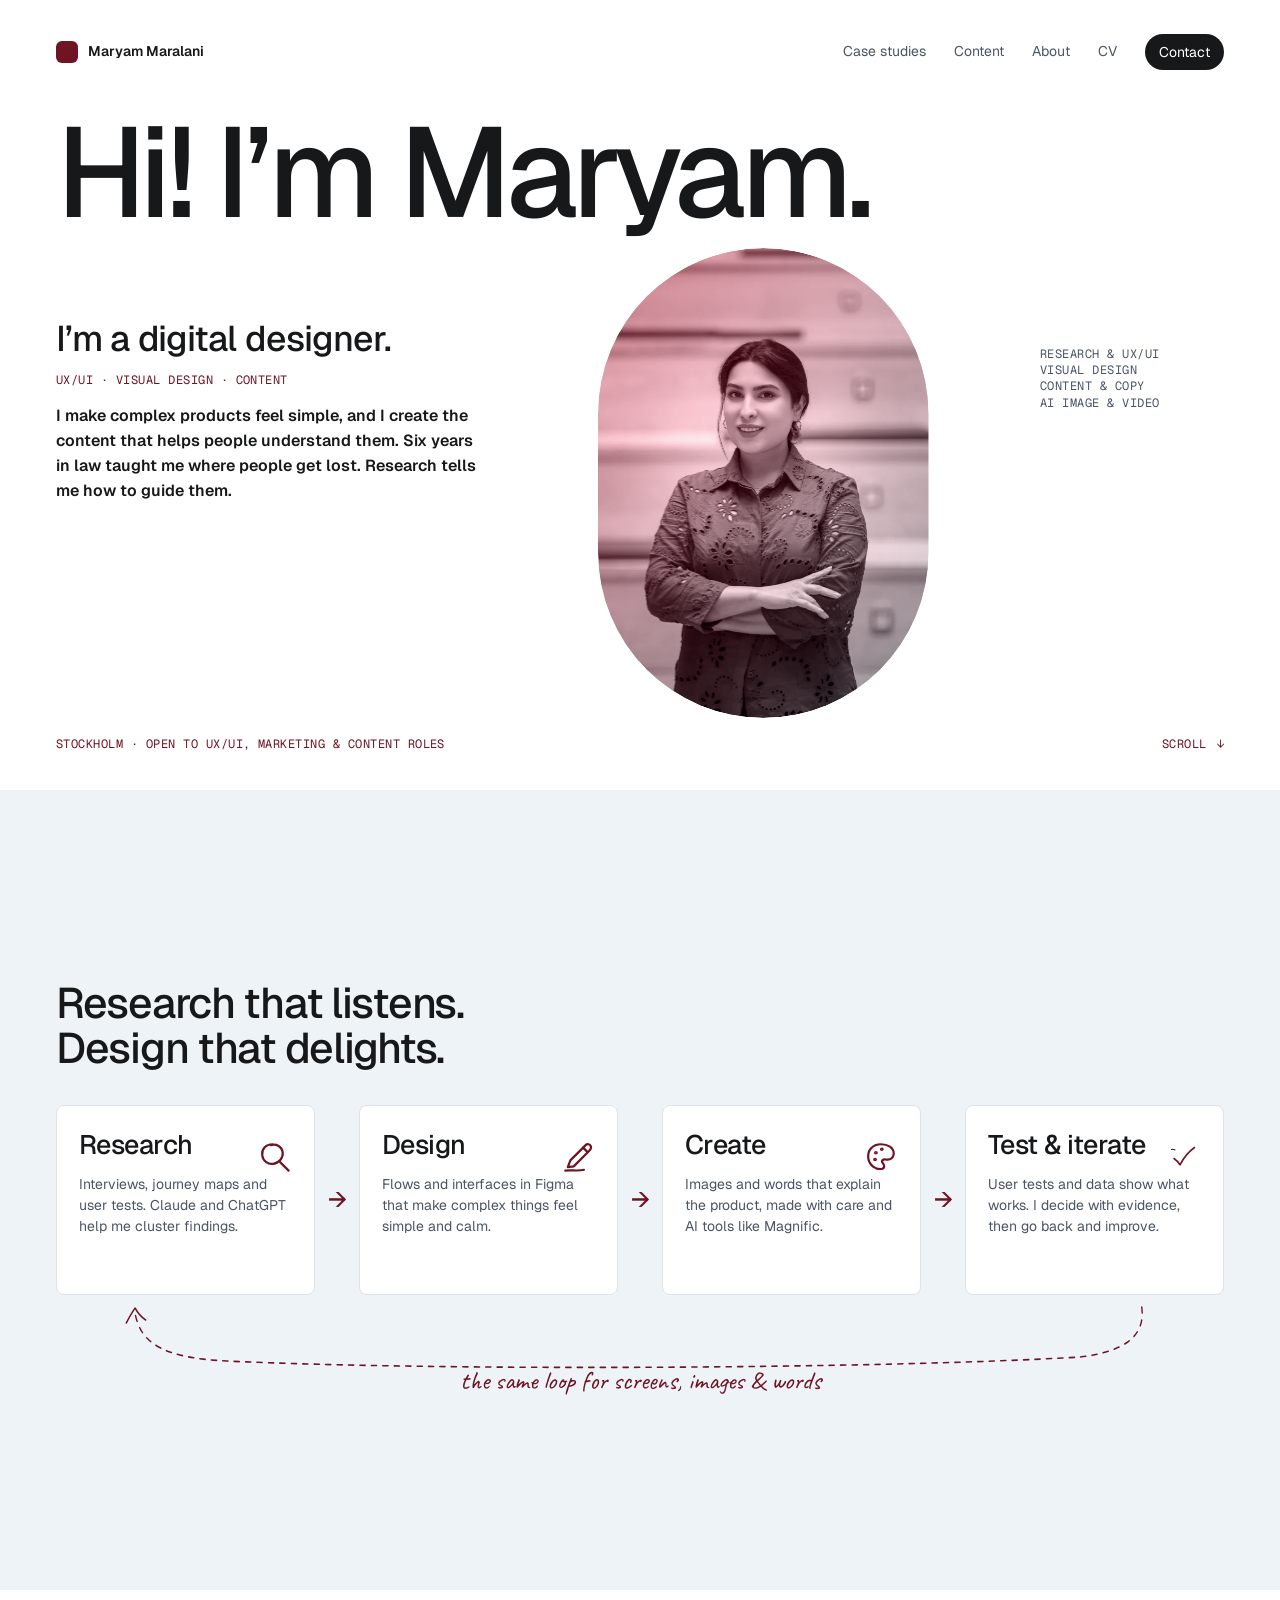
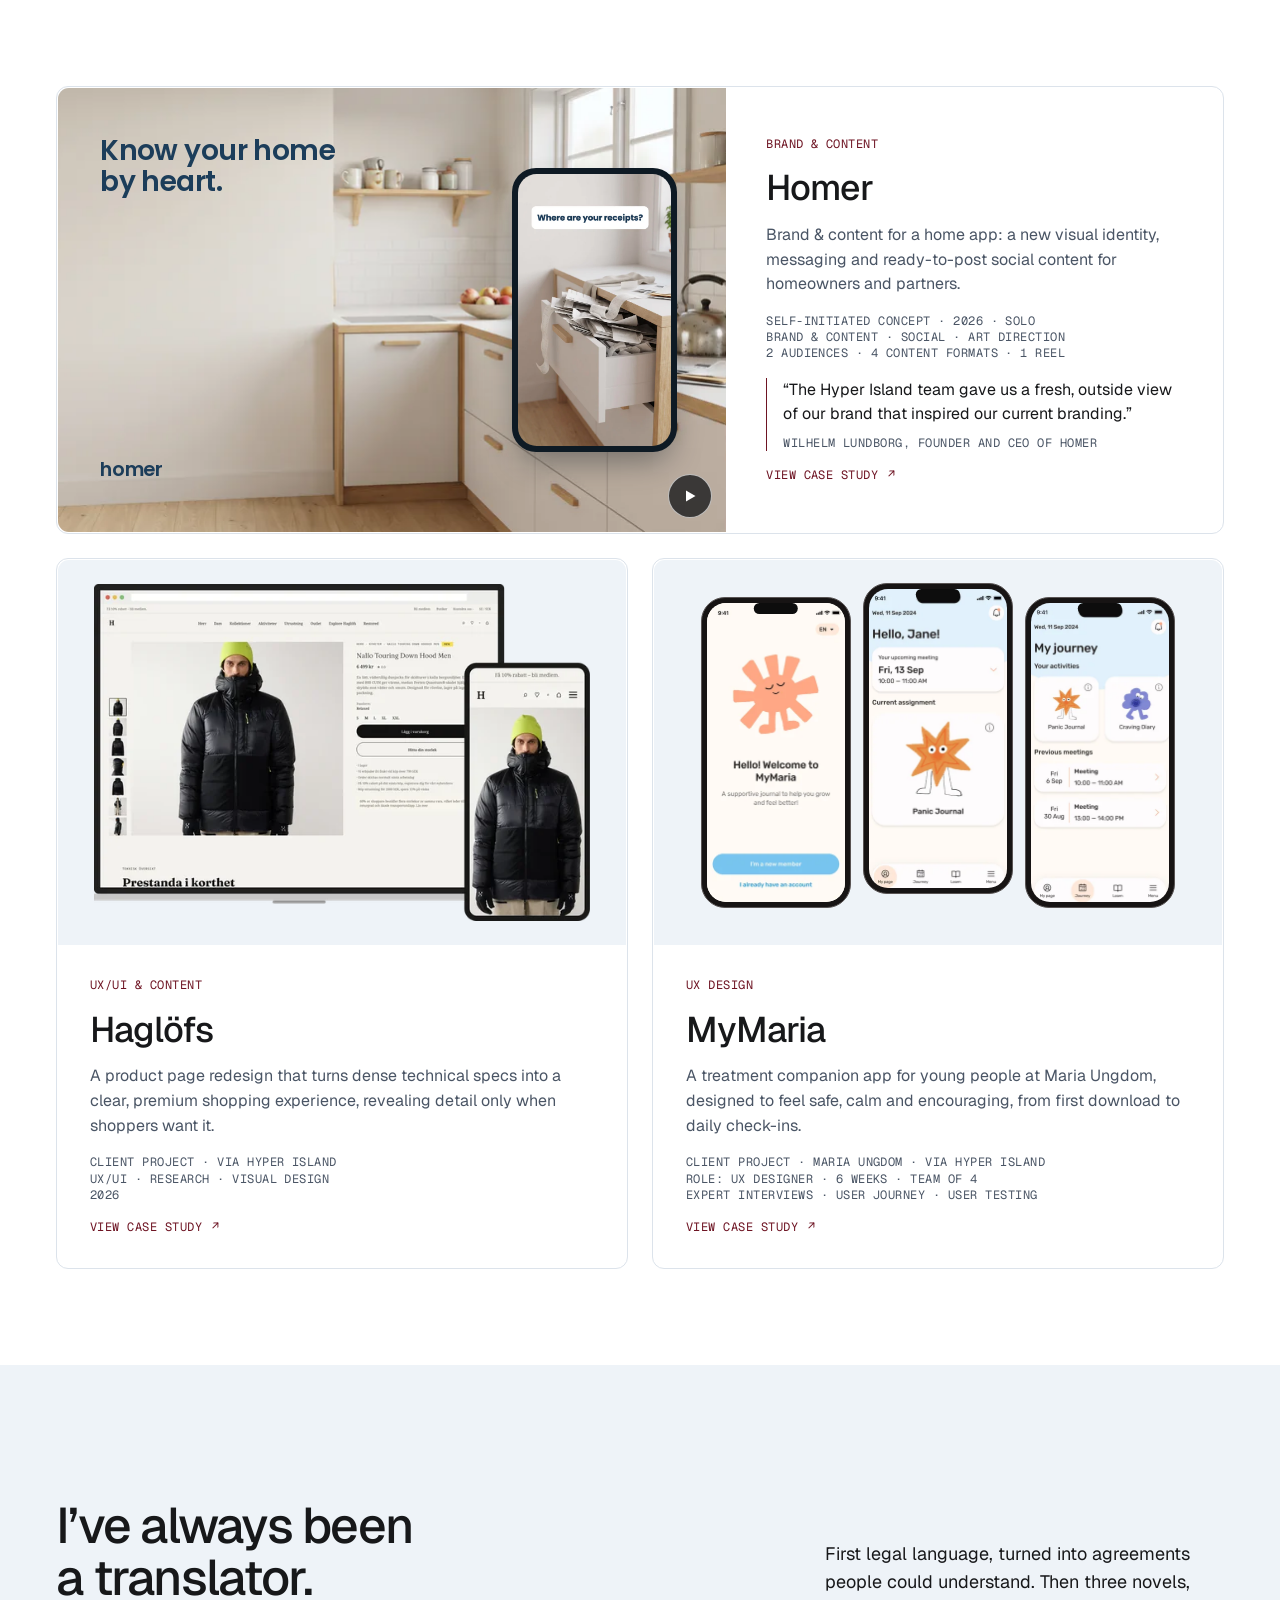
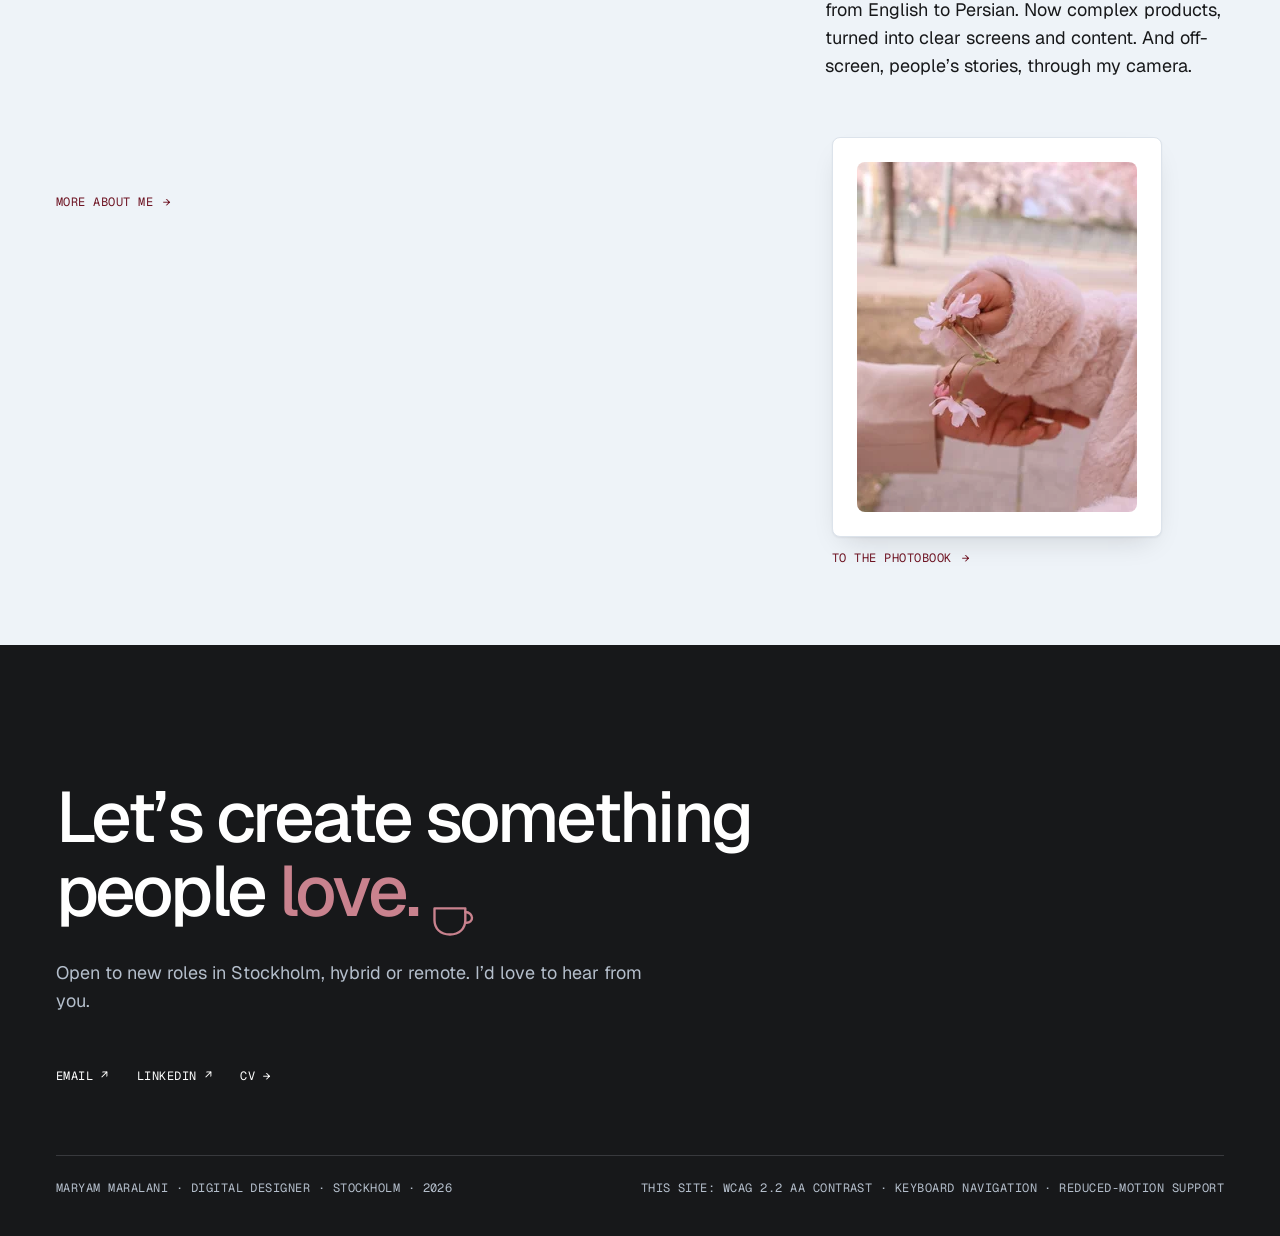
==== commit 1271dbeb: "Homepage: discipline labels on all case cards (Brand & content, UX/UI & content, UX design); drop 'N" ====
--- a/index.html
+++ b/index.html
@@ -127,7 +127,7 @@
               </button>
             </div>
             <div class="case-card__body">
-              <p class="t-label accent">New · Brand &amp; content</p>
+              <p class="t-label accent">Brand &amp; content</p>
               <h3 class="case-card__title"><a href="homer.html">Homer</a></h3>
               <p class="muted">Brand &amp; content for a home app: a new visual identity, messaging and ready-to-post social content for homeowners and partners.</p>
               <p class="t-label muted lines">Self-initiated concept · 2026 · Solo
@@ -142,6 +142,7 @@
               <img class="devices" src="images/haglofs/card-devices-1154.webp" srcset="images/haglofs/card-devices-600.webp 600w, images/haglofs/card-devices-1154.webp 1154w" sizes="(min-width: 1024px) 577px, calc(100vw - 74px)" alt="The redesigned Haglöfs product page on a laptop and a phone" width="1154" height="784" loading="lazy">
             </div>
             <div class="case-card__body">
+              <p class="t-label accent">UX/UI &amp; content</p>
               <h3 class="case-card__title"><a href="haglofs.html">Haglöfs</a></h3>
               <p class="muted">A product page redesign that turns dense technical specs into a clear, premium shopping experience, revealing detail only when shoppers want it.</p>
               <p class="t-label muted lines">Client project · via Hyper Island
@@ -159,6 +160,7 @@
               </div>
             </div>
             <div class="case-card__body">
+              <p class="t-label accent">UX design</p>
               <h3 class="case-card__title"><a href="mymaria.html">MyMaria</a></h3>
               <p class="muted">A treatment companion app for young people at Maria Ungdom, designed to feel safe, calm and encouraging, from first download to daily check-ins.</p>
               <p class="t-label muted lines">Client project · Maria Ungdom · via Hyper Island
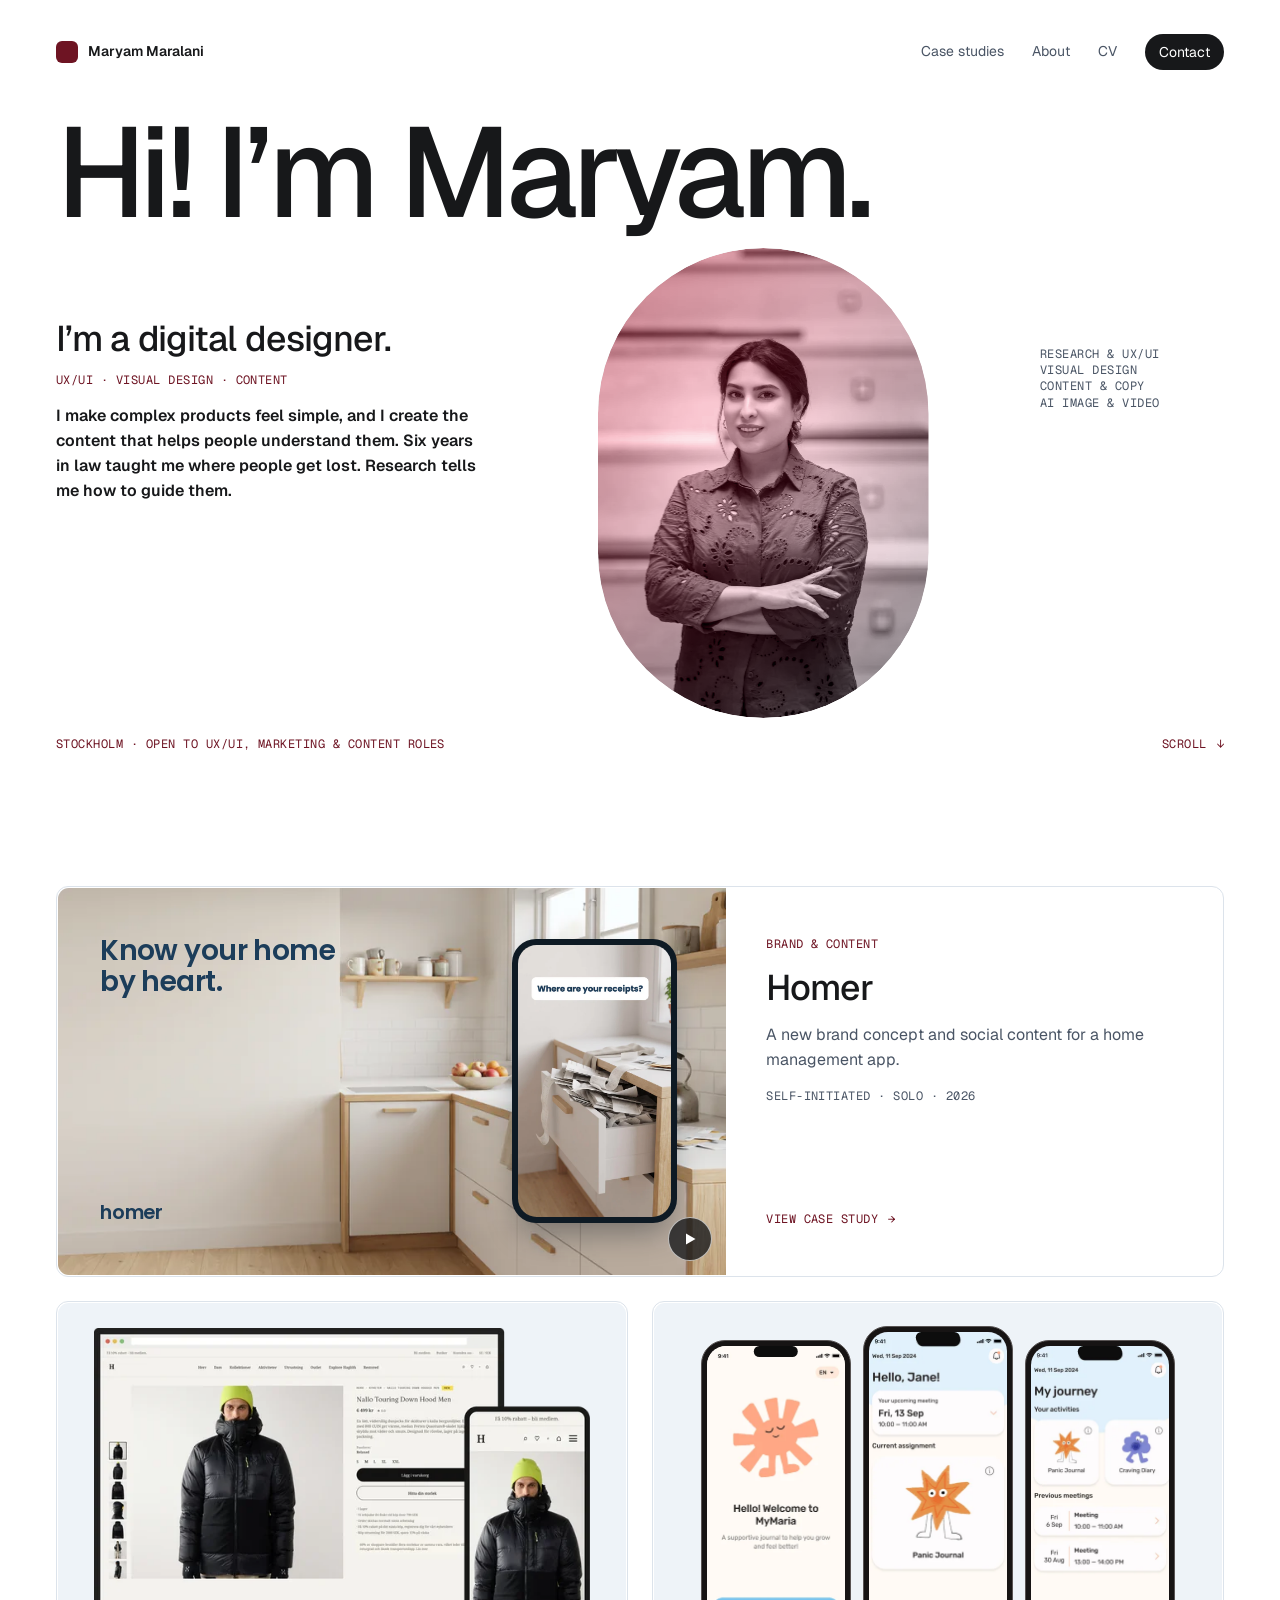
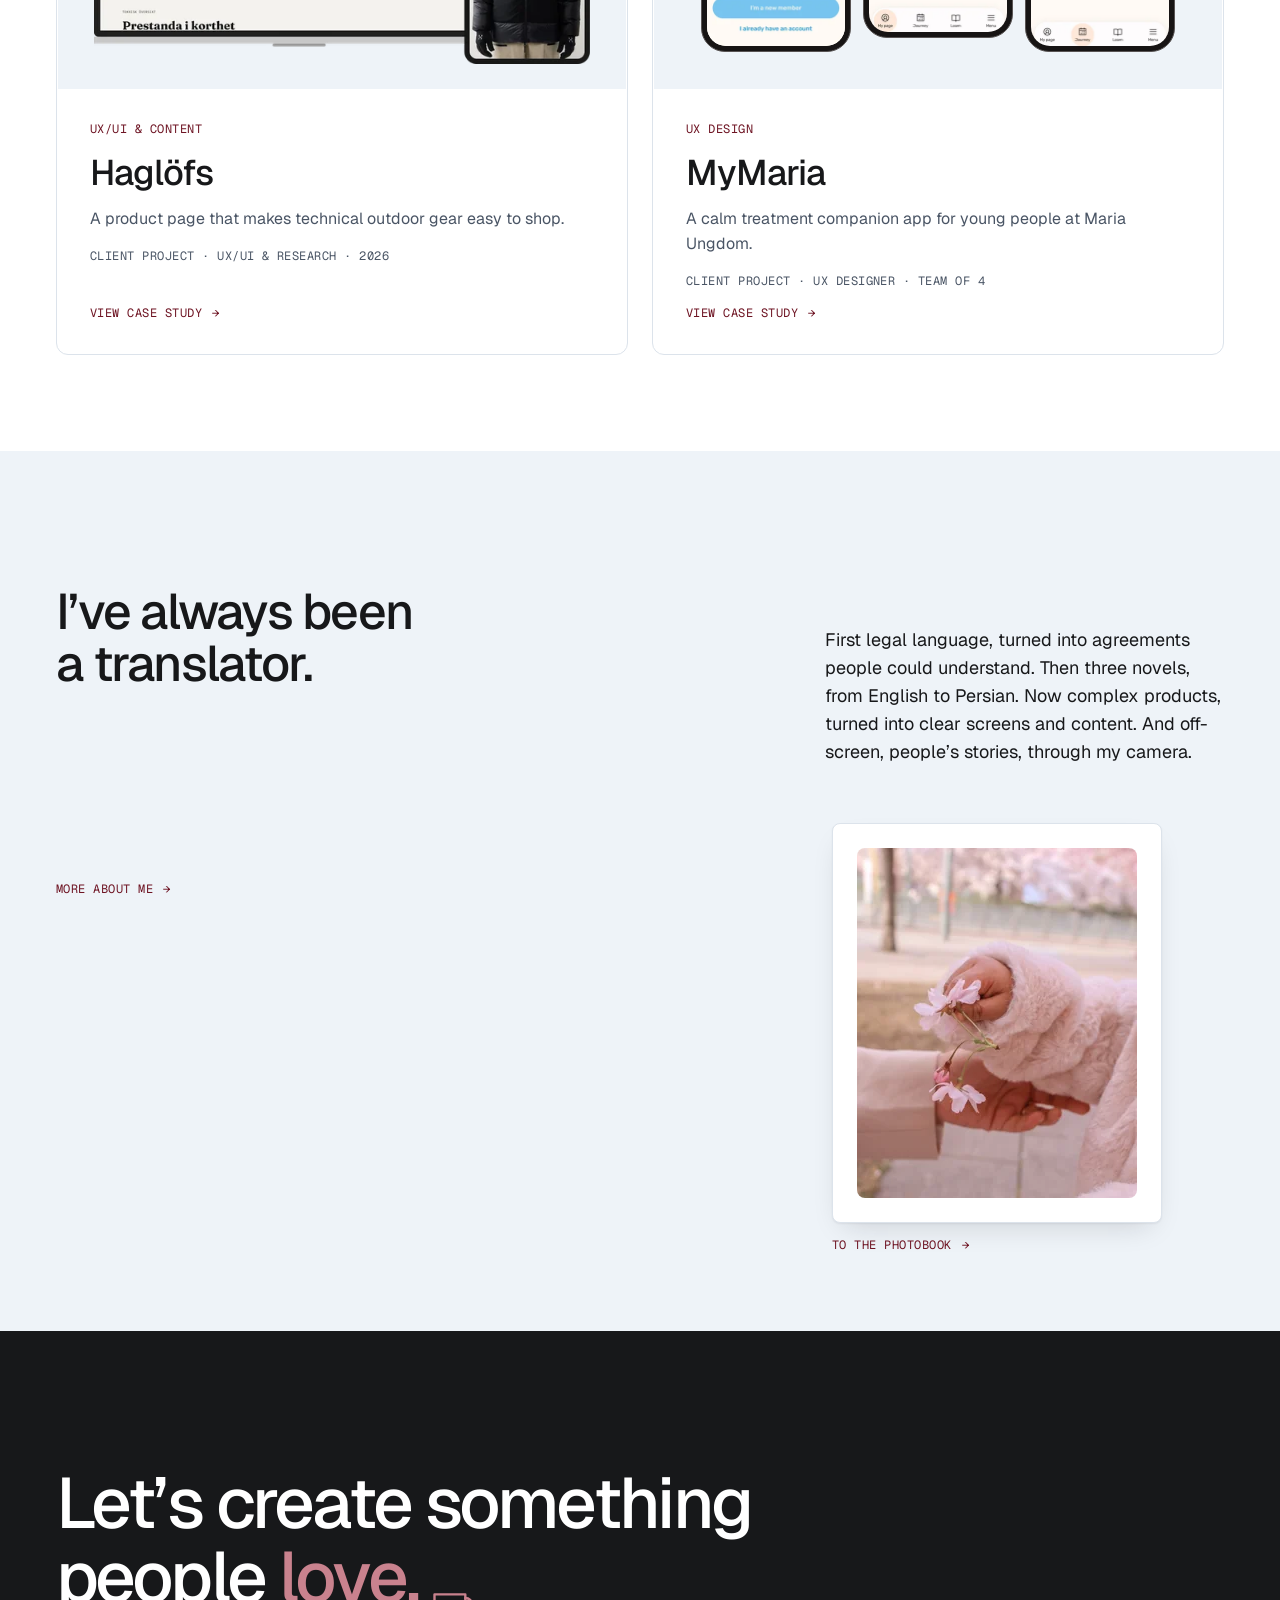
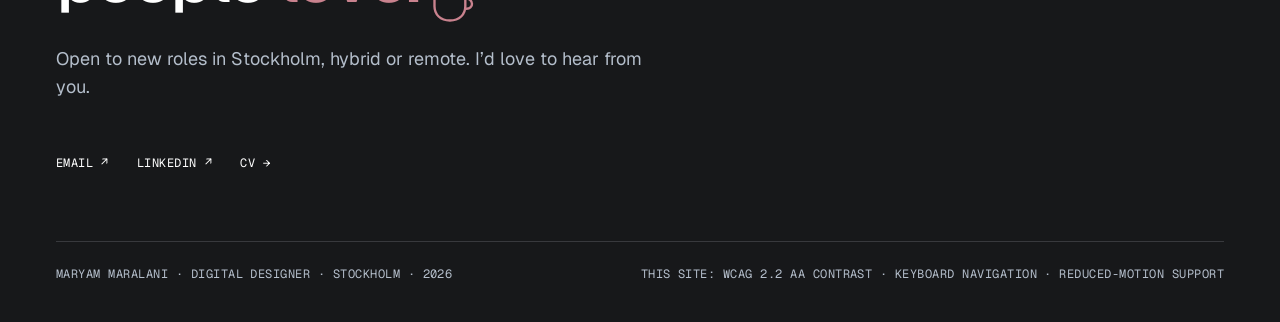
==== commit 37bf0655: "Merge Content page into the site and shorten homepage cards - Remove the Content page and its menu l" ====
--- a/index.html
+++ b/index.html
@@ -32,7 +32,7 @@
     <nav class="container nav" aria-label="Main">
       <a class="nav__brand" href="index.html" aria-current="page"><span class="nav__mark" aria-hidden="true"></span>Maryam Maralani</a>
       <ul class="nav__links">
-        <li><a class="nav__link" href="index.html#work">Case studies</a></li><li><a class="nav__link" href="content.html">Content</a></li><li><a class="nav__link" href="about.html">About</a></li><li><a class="nav__link" href="cv.html">CV</a></li><li><a class="nav__cta" href="#contact">Contact</a></li>
+        <li><a class="nav__link" href="index.html#work">Case studies</a></li><li><a class="nav__link" href="about.html">About</a></li><li><a class="nav__link" href="cv.html">CV</a></li><li><a class="nav__cta" href="#contact">Contact</a></li>
       </ul>
     </nav>
   </header>
@@ -62,46 +62,7 @@
         </ul>
         <div class="home-hero__meta t-label">
           <p class="accent">Stockholm  ·  Open to UX/UI, marketing &amp; content roles</p>
-          <a class="link-arrow muted" href="#how-i-work">Scroll <span class="link-arrow__arrow link-arrow__arrow--down" aria-hidden="true">↓</span></a>
-        </div>
-      </div>
-    </section>
-
-    <!-- 02 How I work: a loop of four steps -->
-    <section class="section section--grey how" id="how-i-work" aria-labelledby="how-title">
-      <div class="container" data-reveal>
-        <h2 class="t-h2 how__title" id="how-title">Research that listens.<br> Design that delights.</h2>
-        <div class="loop">
-          <ol class="loop__steps">
-            <li class="loop__step card">
-              <h3 class="t-h4">Research</h3>
-              <p class="t-small muted">Interviews, journey maps and user tests. Claude and ChatGPT help me cluster findings.</p>
-              <svg class="loop__icon" viewBox="0 0 34 34" aria-hidden="true" focusable="false"><path d="M14.45 4.25C7.65 4.25 3.4 9.35 4.25 15.3C5.1 21.25 10.2 24.65 15.3 23.8C21.25 22.95 25.5 17.85 24.65 11.9C23.8 6.8 18.7 3.4 12.75 5.1"/><path d="M22.1 22.1C24.65 24.65 27.2 27.2 30.6 30.6"/></svg>
-            </li>
-            <li class="loop__step card">
-              <h3 class="t-h4">Design</h3>
-              <p class="t-small muted">Flows and interfaces in Figma that make complex things feel simple and calm.</p>
-              <svg class="loop__icon" viewBox="0 0 34 34" aria-hidden="true" focusable="false"><path d="M6.8 27.2L9.35 20.4L24.65 5.1C26.35 3.4 28.9 4.25 29.75 5.95C30.6 7.65 29.75 9.35 28.05 11.05L12.75 26.35L6.8 27.2Z"/><path d="M22.1 7.65L26.35 11.9"/><path d="M4.25 30.6C10.2 29.75 17 31.45 22.95 29.75"/></svg>
-            </li>
-            <li class="loop__step card">
-              <h3 class="t-h4">Create</h3>
-              <p class="t-small muted">Images and words that explain the product, made with care and AI tools like Magnific.</p>
-              <svg class="loop__icon" viewBox="0 0 34 34" aria-hidden="true" focusable="false"><path d="M17 4.25C8.5 4.25 3.4 10.2 4.25 17.85C5.1 25.5 11.9 29.75 17.85 28.9C21.25 28.05 20.4 24.65 18.7 22.95C17 21.25 18.7 18.7 22.1 19.55C26.35 20.4 29.75 17.85 29.75 13.6C29.75 7.65 23.8 4.25 17 4.25Z"/><path d="M11.05 12.75C11.05 11.9 12.75 11.9 12.75 12.75C12.75 13.6 11.05 13.6 11.05 12.75Z"/><path d="M17 9.35C17 8.5 18.7 8.5 18.7 9.35C18.7 10.2 17 10.2 17 9.35Z"/><path d="M10.2 19.55C10.2 18.7 11.9 18.7 11.9 19.55C11.9 20.4 10.2 20.4 10.2 19.55Z"/></svg>
-            </li>
-            <li class="loop__step card">
-              <h3 class="t-h4">Test &amp; iterate</h3>
-              <p class="t-small muted">User tests and data show what works. I decide with evidence, then go back and improve.</p>
-              <svg class="loop__icon loop__icon--thin" viewBox="0 0 34 34" aria-hidden="true" focusable="false"><path d="M7 18.5C9.4 20.1 11.3 22.2 13 24.8C16.6 17.8 21 12.2 27.5 7.5"/><path d="M4.5 9.5C5.7 9.3 6.8 9.4 7.9 9.8" stroke-width="1.2"/></svg>
-            </li>
-          </ol>
-          <div class="loop__return" data-draw>
-            <svg class="loop__arrow" viewBox="0 0 1180 70" preserveAspectRatio="none" aria-hidden="true" focusable="false">
-              <defs><mask id="loop-reveal" maskUnits="userSpaceOnUse" x="0" y="0" width="1180" height="70"><path class="loop__reveal" pathLength="1" d="M1160 4C1164 30 1146 48 1090 54C860 66 360 68 120 58C52 55 22 42 16 10"/></mask></defs>
-              <path class="loop__dash" mask="url(#loop-reveal)" d="M1160 4C1164 30 1146 48 1090 54C860 66 360 68 120 58C52 55 22 42 16 10"/>
-              <path class="loop__head" pathLength="1" d="M6 20C9 15 12 10 16 5C19 10 23 14 28 17"/>
-            </svg>
-            <p class="loop__note hand">the same loop for screens, images &amp; words</p>
-          </div>
+          <a class="link-arrow muted" href="#work">Scroll <span class="link-arrow__arrow link-arrow__arrow--down" aria-hidden="true">↓</span></a>
         </div>
       </div>
     </section>
@@ -129,12 +90,9 @@
             <div class="case-card__body">
               <p class="t-label accent">Brand &amp; content</p>
               <h3 class="case-card__title"><a href="homer.html">Homer</a></h3>
-              <p class="muted">Brand &amp; content for a home app: a new visual identity, messaging and ready-to-post social content for homeowners and partners.</p>
-              <p class="t-label muted lines">Self-initiated concept · 2026 · Solo
-Brand &amp; content · Social · Art direction
-2 audiences · 4 content formats · 1 reel</p>
-              <figure class="homer-card__quote"><blockquote>“The Hyper Island team gave us a fresh, outside view of our brand that inspired our current branding.”</blockquote><figcaption class="t-label muted">Wilhelm Lundborg, founder and CEO of Homer</figcaption></figure>
-              <p class="case-card__cta t-label" aria-hidden="true">View case study <span>↗</span></p>
+              <p class="muted">A new brand concept and social content for a home management app.</p>
+              <p class="t-label muted">Self-initiated · Solo · 2026</p>
+              <p class="case-card__cta t-label" aria-hidden="true">View case study <span>→</span></p>
             </div>
           </article>
           <article class="case-card">
@@ -144,11 +102,9 @@
             <div class="case-card__body">
               <p class="t-label accent">UX/UI &amp; content</p>
               <h3 class="case-card__title"><a href="haglofs.html">Haglöfs</a></h3>
-              <p class="muted">A product page redesign that turns dense technical specs into a clear, premium shopping experience, revealing detail only when shoppers want it.</p>
-              <p class="t-label muted lines">Client project · via Hyper Island
-UX/UI · Research · Visual design
-2026</p>
-              <p class="case-card__cta t-label" aria-hidden="true">View case study <span>↗</span></p>
+              <p class="muted">A product page that makes technical outdoor gear easy to shop.</p>
+              <p class="t-label muted">Client project · UX/UI &amp; research · 2026</p>
+              <p class="case-card__cta t-label" aria-hidden="true">View case study <span>→</span></p>
             </div>
           </article>
           <article class="case-card">
@@ -162,11 +118,9 @@
             <div class="case-card__body">
               <p class="t-label accent">UX design</p>
               <h3 class="case-card__title"><a href="mymaria.html">MyMaria</a></h3>
-              <p class="muted">A treatment companion app for young people at Maria Ungdom, designed to feel safe, calm and encouraging, from first download to daily check-ins.</p>
-              <p class="t-label muted lines">Client project · Maria Ungdom · via Hyper Island
-Role: UX designer · 6 weeks · Team of 4
-Expert interviews · User journey · User testing</p>
-              <p class="case-card__cta t-label" aria-hidden="true">View case study <span>↗</span></p>
+              <p class="muted">A calm treatment companion app for young people at Maria Ungdom.</p>
+              <p class="t-label muted">Client project · UX designer · Team of 4</p>
+              <p class="case-card__cta t-label" aria-hidden="true">View case study <span>→</span></p>
             </div>
           </article>
         </div>
--- a/css/styles.css
+++ b/css/styles.css
@@ -817,7 +817,7 @@
   border-color: var(--silver);
 }
 .case-card:hover .case-card__media > *, .case-card:focus-within .case-card__media > * { transform: scale(1.03); }
-.case-card:hover .case-card__cta span, .case-card:focus-within .case-card__cta span { transform: translate(3px, -3px); }
+.case-card:hover .case-card__cta span, .case-card:focus-within .case-card__cta span { transform: translateX(4px); }
 .case-card:focus-within { outline: 2px solid var(--accent); outline-offset: 3px; }
 .case-card :focus-visible { outline: none; }
 
@@ -1802,3 +1802,7 @@
   .glance__result { grid-column: 3; grid-row: 1 / span 2; }
   .glance__swatch { grid-column: 1 / span 2; grid-row: 2; align-self: end; }
 }
+
+/* About timeline: Goodreads link inside the Words card (underlined so it reads as a link without relying on colour) */
+.timeline__link { min-height: 24px; gap: 6px; }
+.timeline__link .link-arrow__text { text-decoration: underline; text-underline-offset: 3px; }
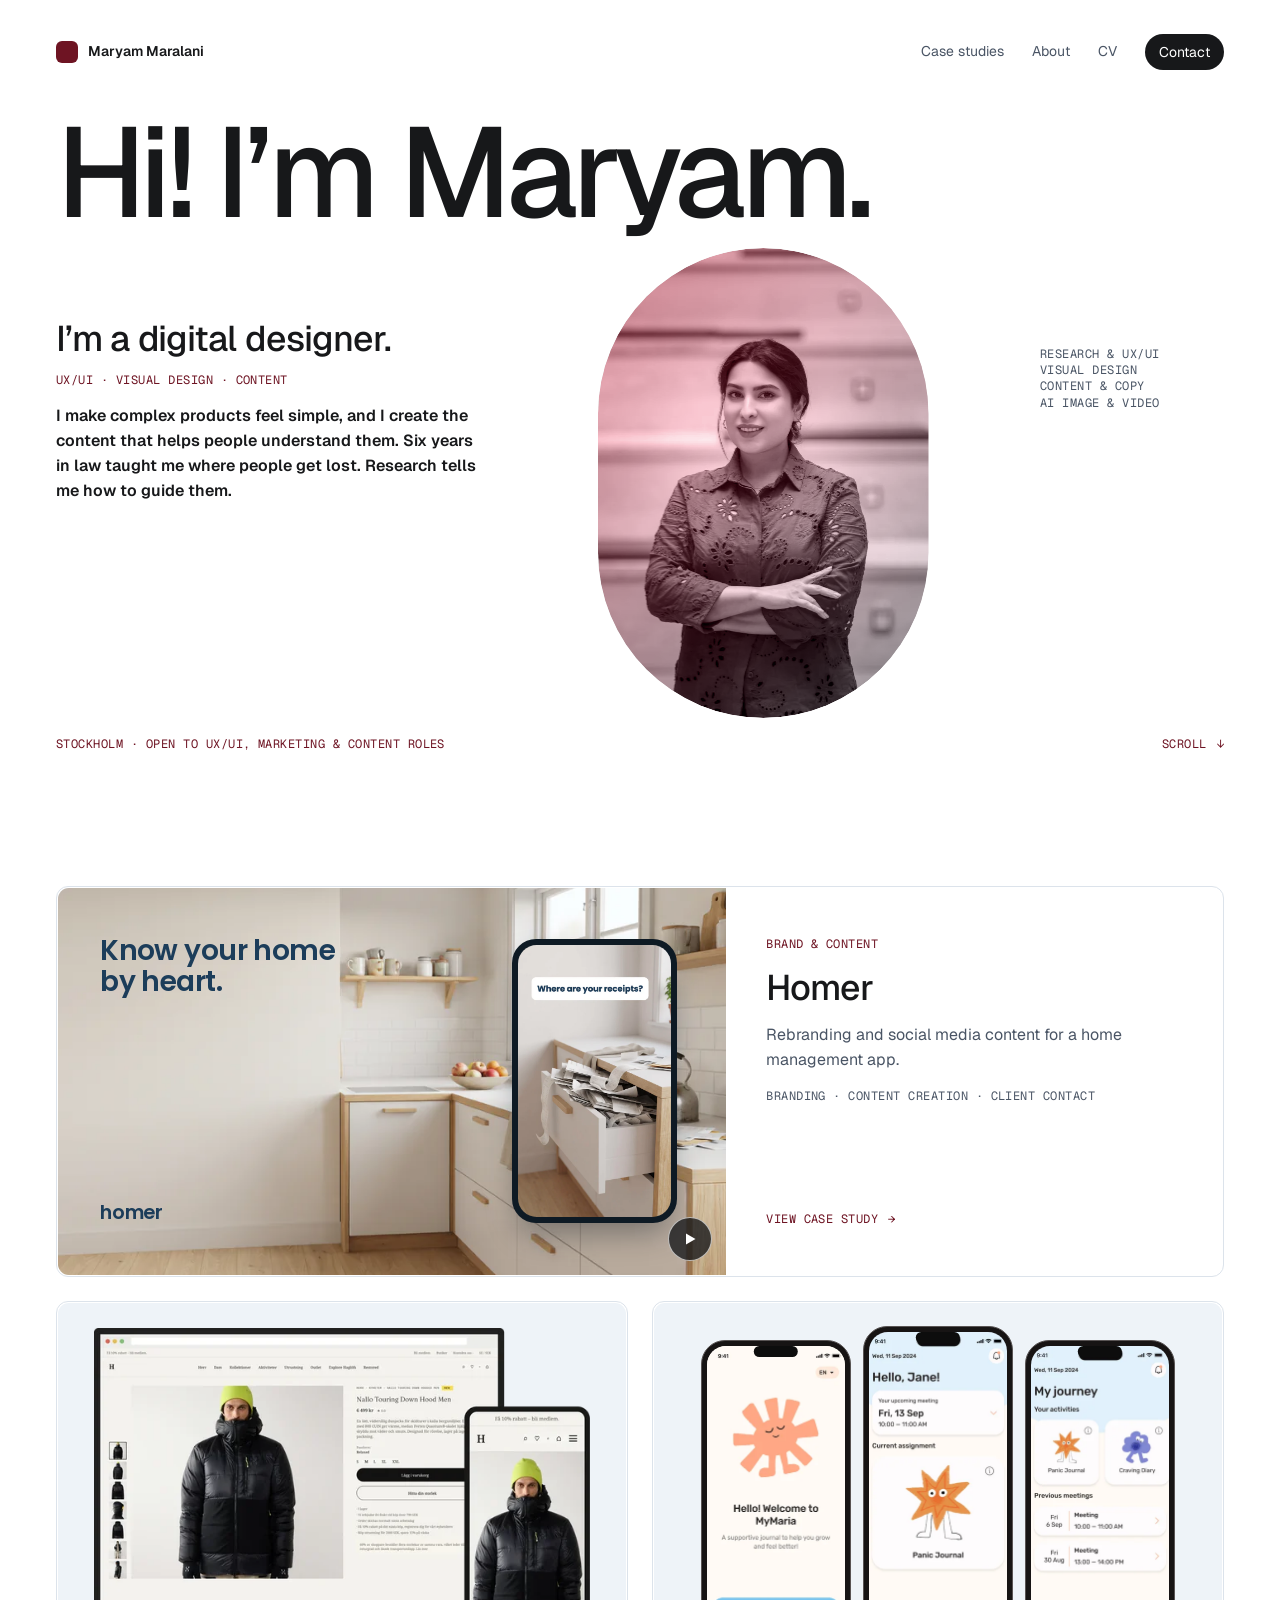
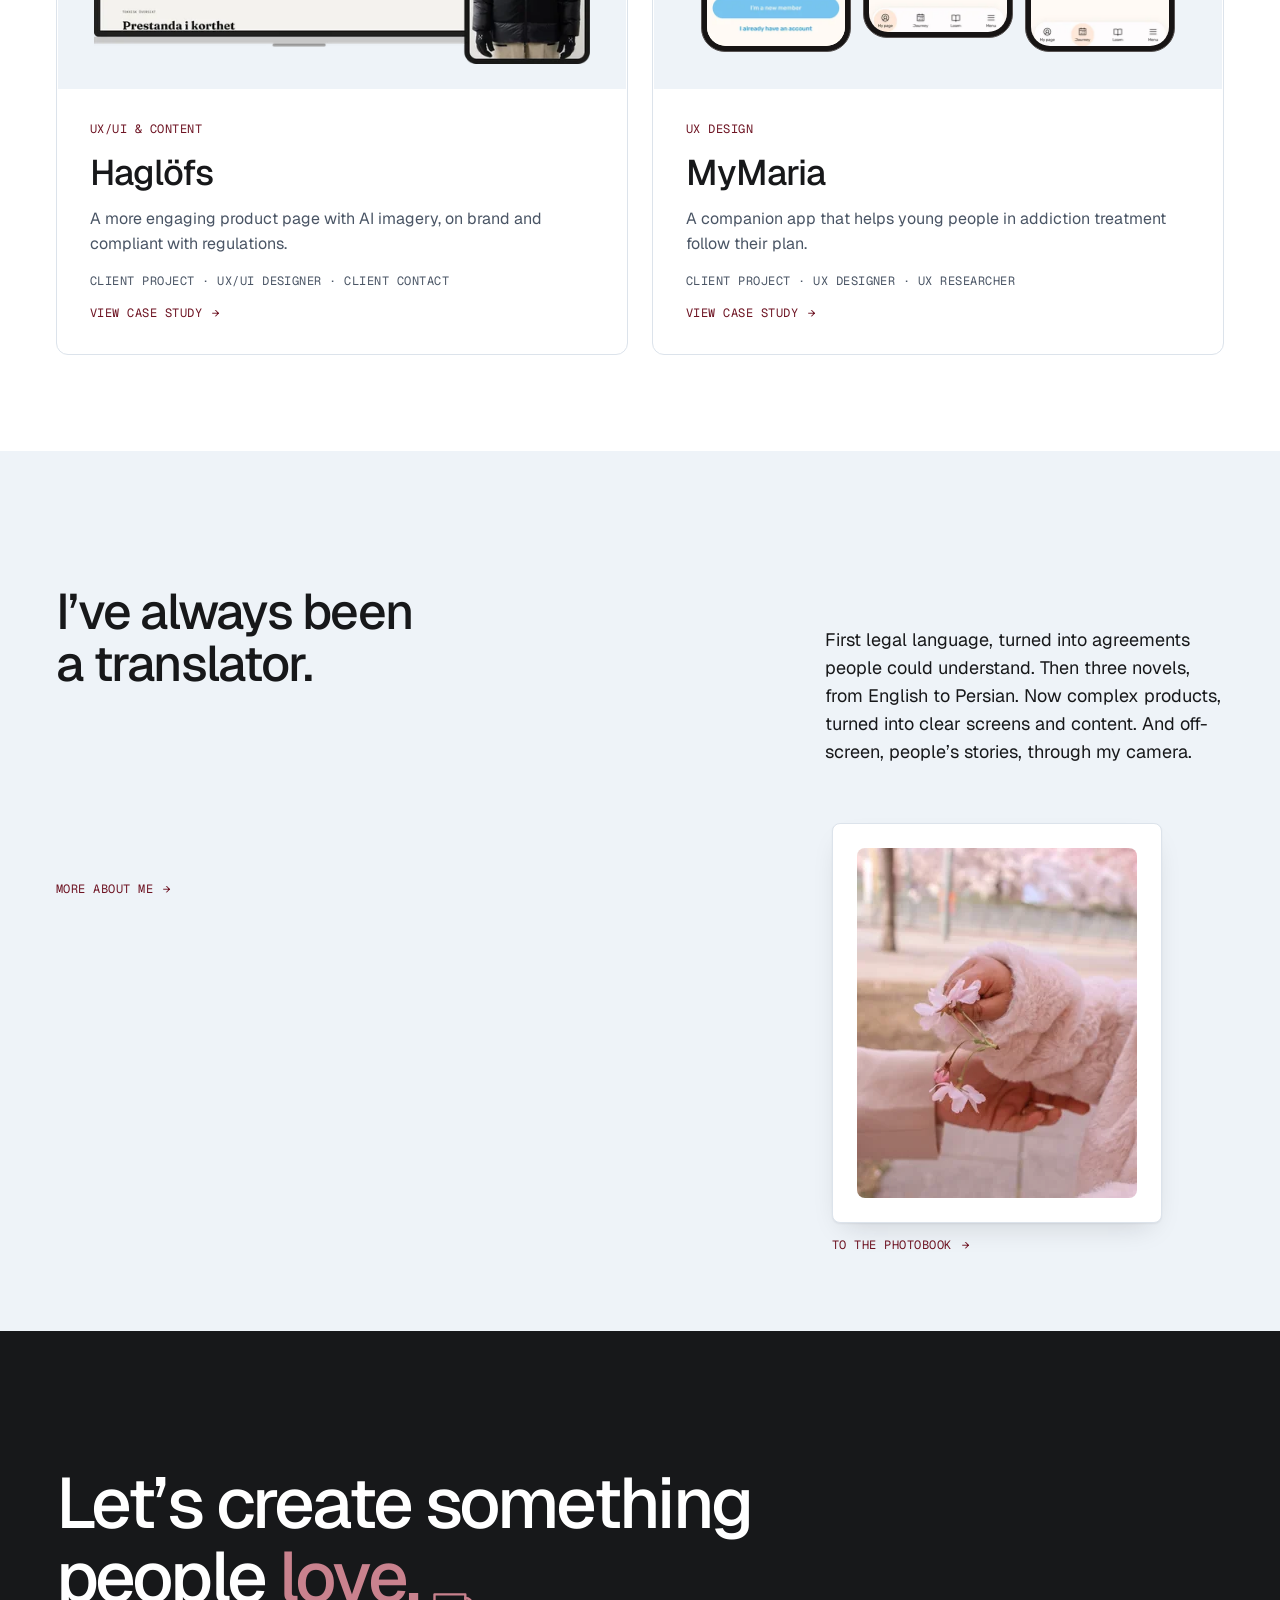
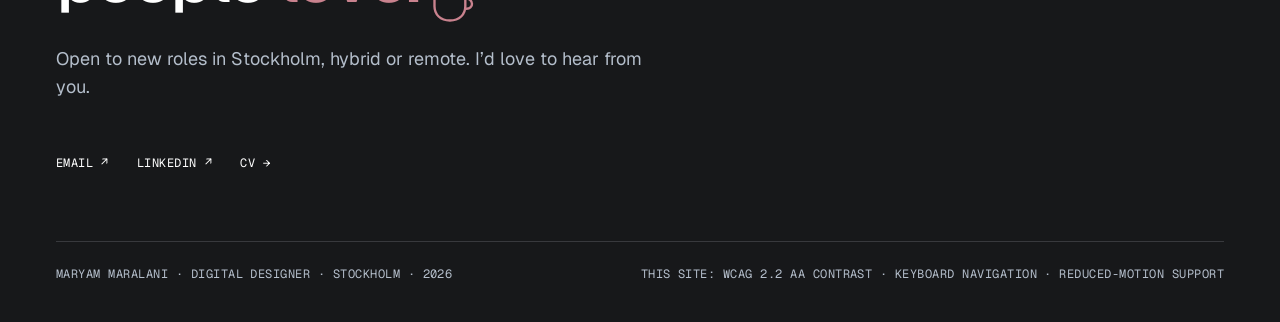
==== commit 8c660da0: "Homepage cards: Maryam's card copy Co-Authored-By: Claude Opus 5.5 <noreply@anthropic.com> Claude-Se" ====
--- a/index.html
+++ b/index.html
@@ -90,8 +90,8 @@
             <div class="case-card__body">
               <p class="t-label accent">Brand &amp; content</p>
               <h3 class="case-card__title"><a href="homer.html">Homer</a></h3>
-              <p class="muted">A new brand concept and social content for a home management app.</p>
-              <p class="t-label muted">Self-initiated · Solo · 2026</p>
+              <p class="muted">Rebranding and social media content for a home management app.</p>
+              <p class="t-label muted">Branding · Content creation · Client contact</p>
               <p class="case-card__cta t-label" aria-hidden="true">View case study <span>→</span></p>
             </div>
           </article>
@@ -102,8 +102,8 @@
             <div class="case-card__body">
               <p class="t-label accent">UX/UI &amp; content</p>
               <h3 class="case-card__title"><a href="haglofs.html">Haglöfs</a></h3>
-              <p class="muted">A product page that makes technical outdoor gear easy to shop.</p>
-              <p class="t-label muted">Client project · UX/UI &amp; research · 2026</p>
+              <p class="muted">A more engaging product page with AI imagery, on brand and compliant with regulations.</p>
+              <p class="t-label muted">Client project · UX/UI designer · Client contact</p>
               <p class="case-card__cta t-label" aria-hidden="true">View case study <span>→</span></p>
             </div>
           </article>
@@ -118,8 +118,8 @@
             <div class="case-card__body">
               <p class="t-label accent">UX design</p>
               <h3 class="case-card__title"><a href="mymaria.html">MyMaria</a></h3>
-              <p class="muted">A calm treatment companion app for young people at Maria Ungdom.</p>
-              <p class="t-label muted">Client project · UX designer · Team of 4</p>
+              <p class="muted">A companion app that helps young people in addiction treatment follow their plan.</p>
+              <p class="t-label muted">Client project · UX designer · UX researcher</p>
               <p class="case-card__cta t-label" aria-hidden="true">View case study <span>→</span></p>
             </div>
           </article>
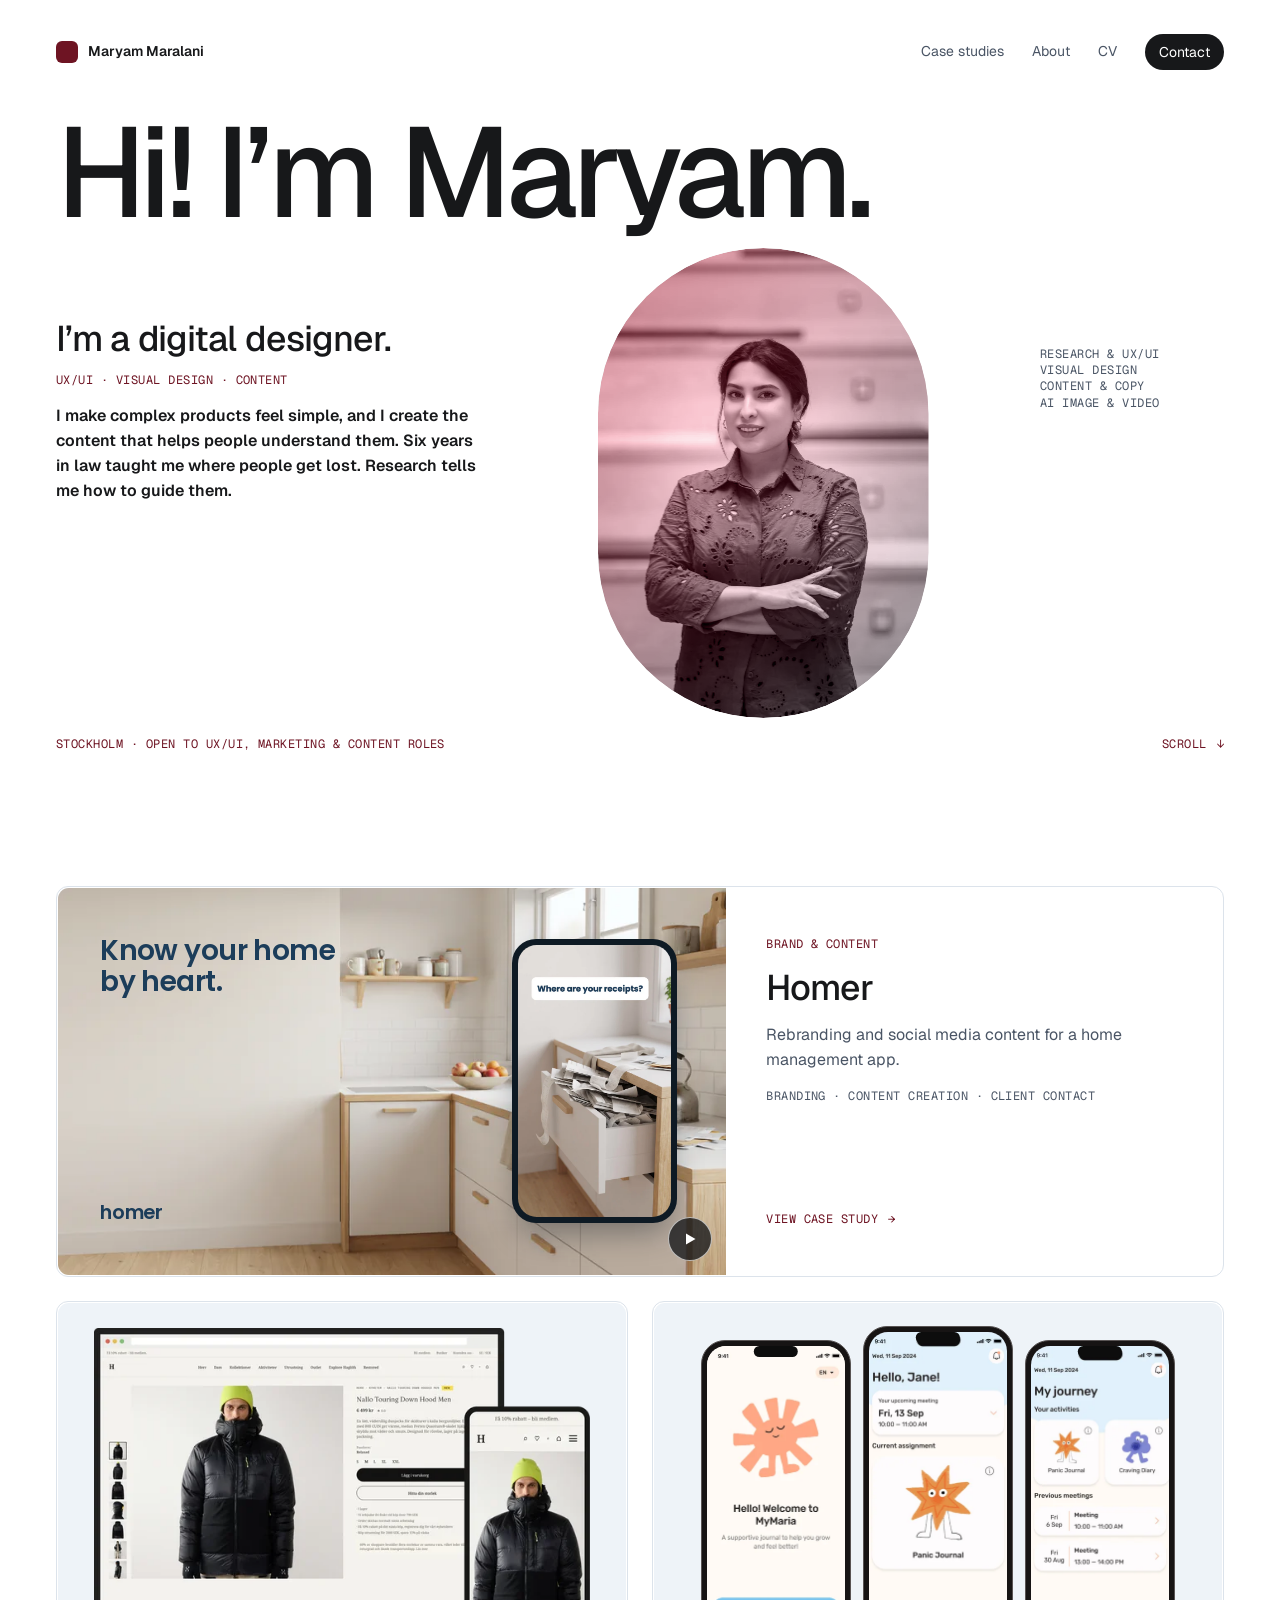
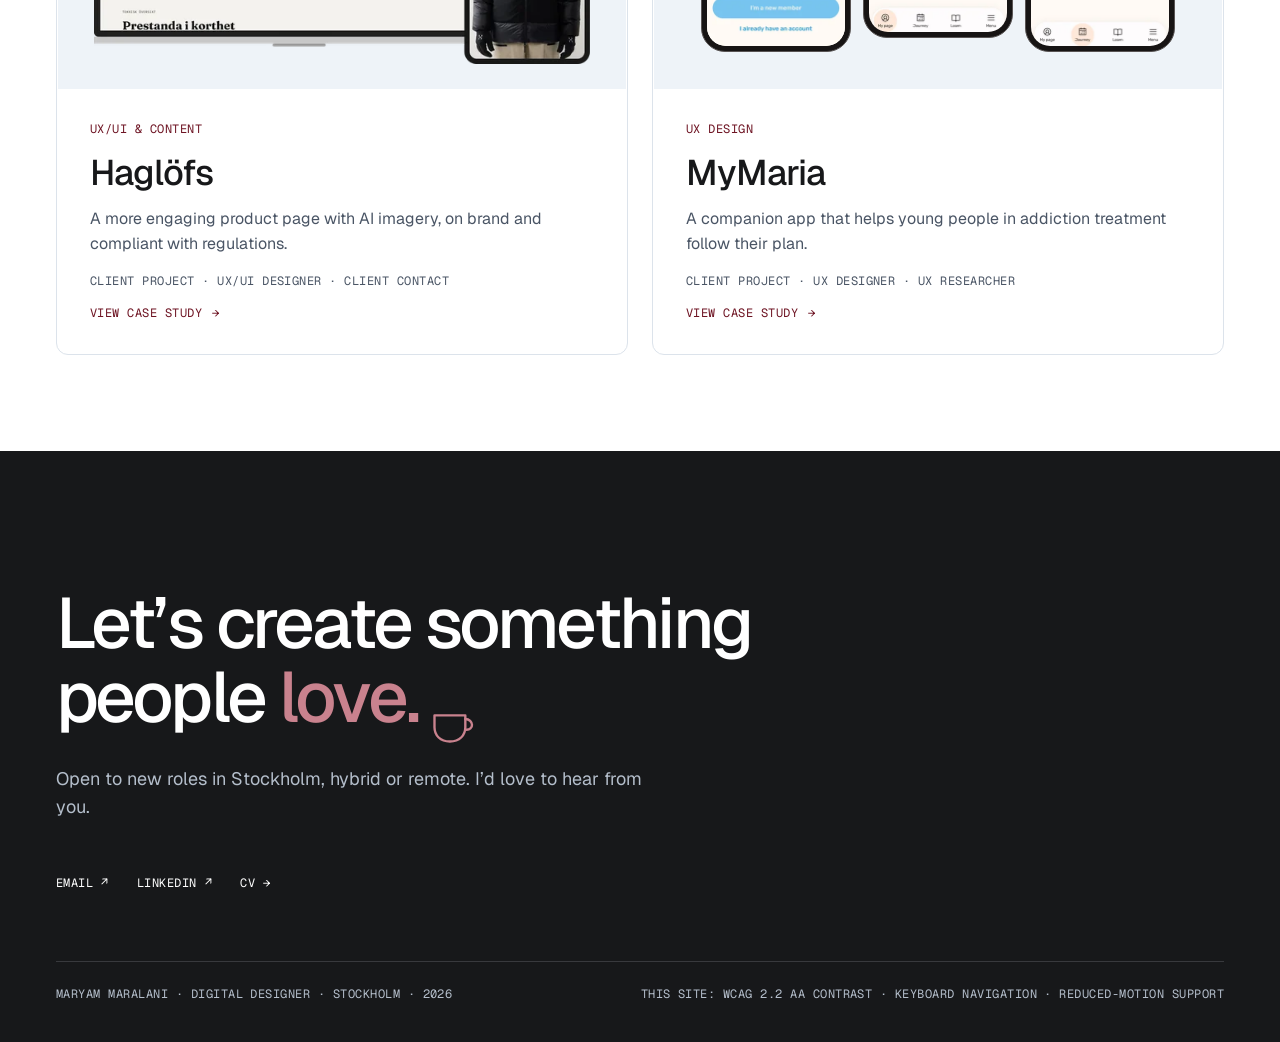
==== commit 88976f85: "Move the translator section from the homepage to About Co-Authored-By: Claude Opus 5.5 <noreply@anth" ====
--- a/index.html
+++ b/index.html
@@ -127,20 +127,6 @@
       </div>
     </section>
 
-    <!-- 04 About teaser -->
-    <section class="section section--grey pov-section" aria-labelledby="pov-title">
-      <div class="container pov" data-reveal>
-        <h2 class="pov__quote t-h1" id="pov-title">I’ve always been<br> a translator.</h2>
-        <p class="pov__text t-body-l">First legal language, turned into agreements people could understand. Then three novels, from English to Persian. Now complex products, turned into clear screens and content. And off-screen, people’s stories, through my camera.</p>
-        <a class="pov__more link-arrow t-label" href="about.html"><span class="link-arrow__text">More about me</span> <span class="link-arrow__arrow" aria-hidden="true">→</span></a>
-        <div class="pov__aside">
-          <figure class="pov__print">
-            <img src="images/photography/home-print-560.webp" srcset="images/photography/home-print-280.webp 280w, images/photography/home-print-560.webp 560w" sizes="280px" alt="A small hand in a fluffy sleeve holding cherry blossoms, resting in an adult’s hand" width="560" height="700" loading="lazy">
-          </figure>
-          <a class="link-arrow t-label muted" href="about.html#photography"><span class="link-arrow__text">To the photobook</span> <span class="link-arrow__arrow" aria-hidden="true">→</span></a>
-        </div>
-      </div>
-    </section>
   </main>
 
   <!-- Floating back-to-top badge: appears after the hero; drag it to either side -->
--- a/css/styles.css
+++ b/css/styles.css
@@ -1806,3 +1806,6 @@
 /* About timeline: Goodreads link inside the Words card (underlined so it reads as a link without relying on colour) */
 .timeline__link { min-height: 24px; gap: 6px; }
 .timeline__link .link-arrow__text { text-decoration: underline; text-underline-offset: 3px; }
+
+/* About story: translator lead (moved from the homepage) */
+.story__lead strong { font-weight: 500; color: var(--ink, inherit); }
